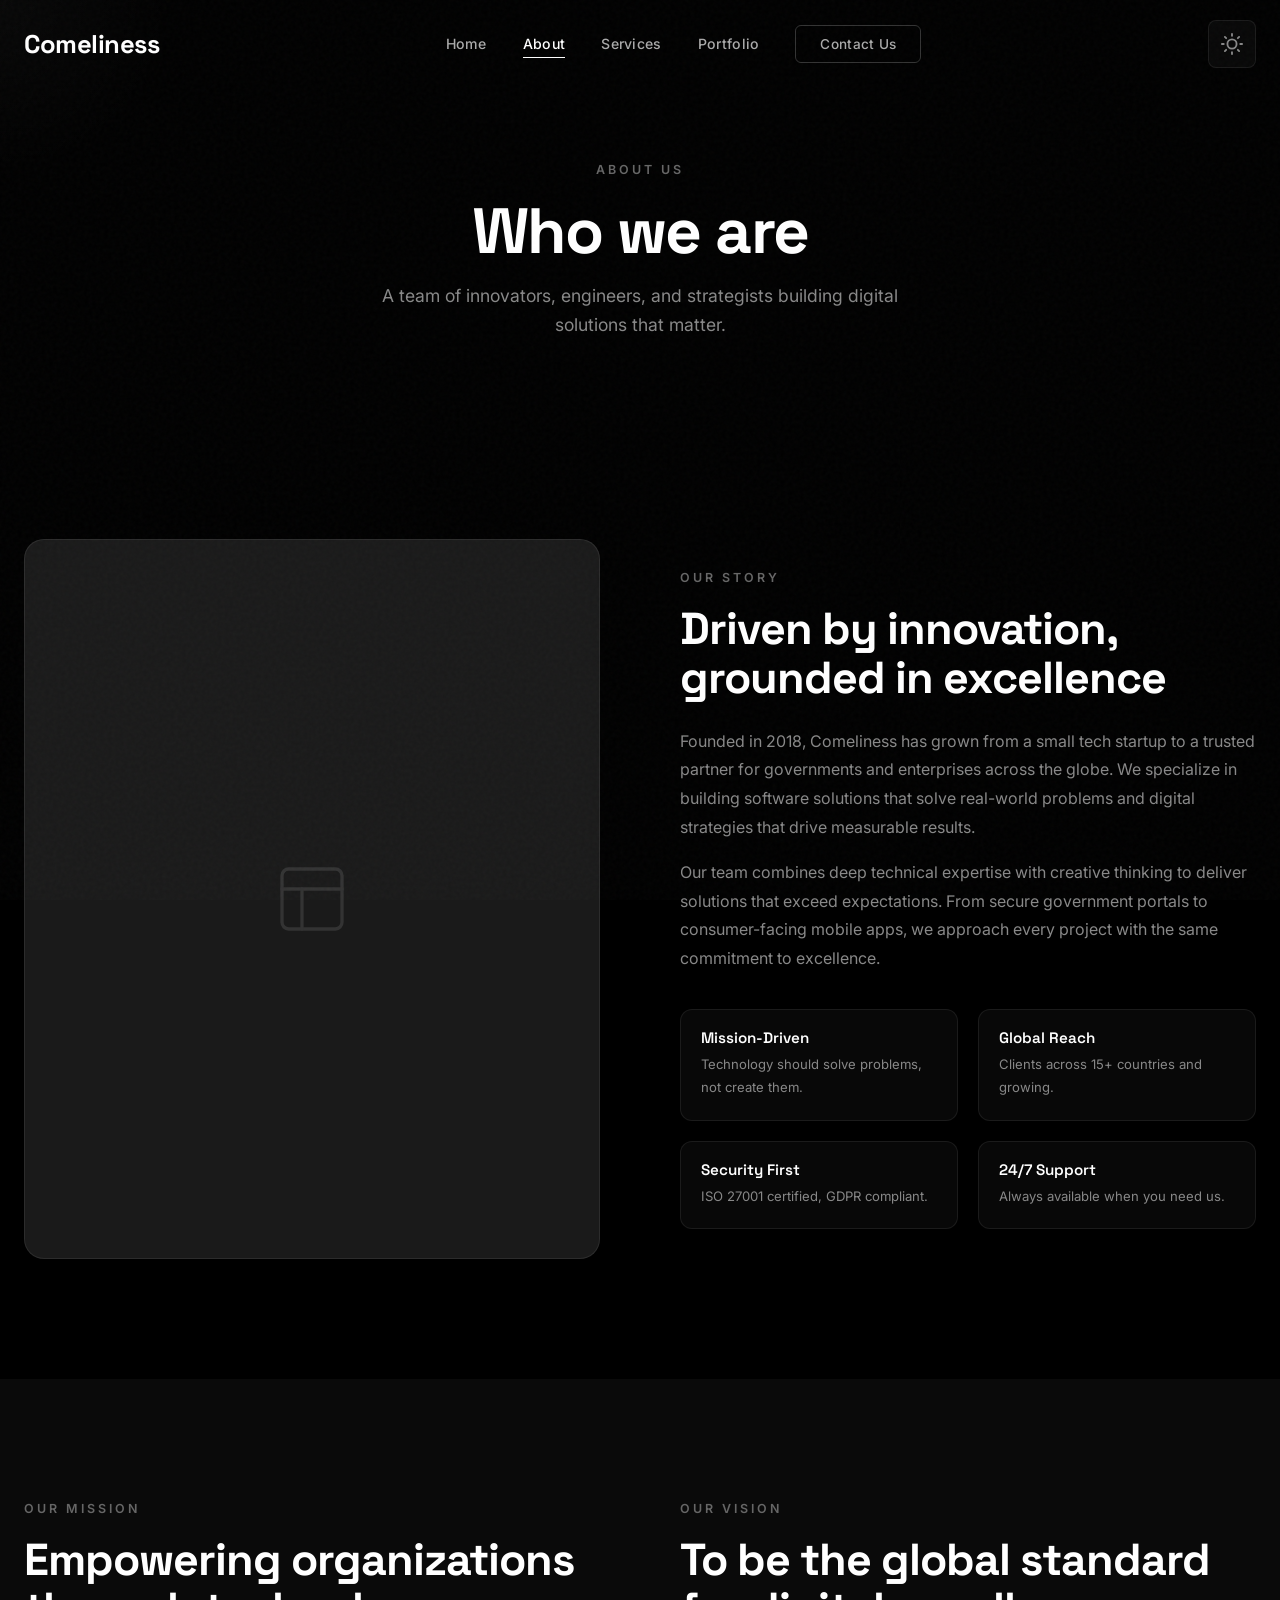
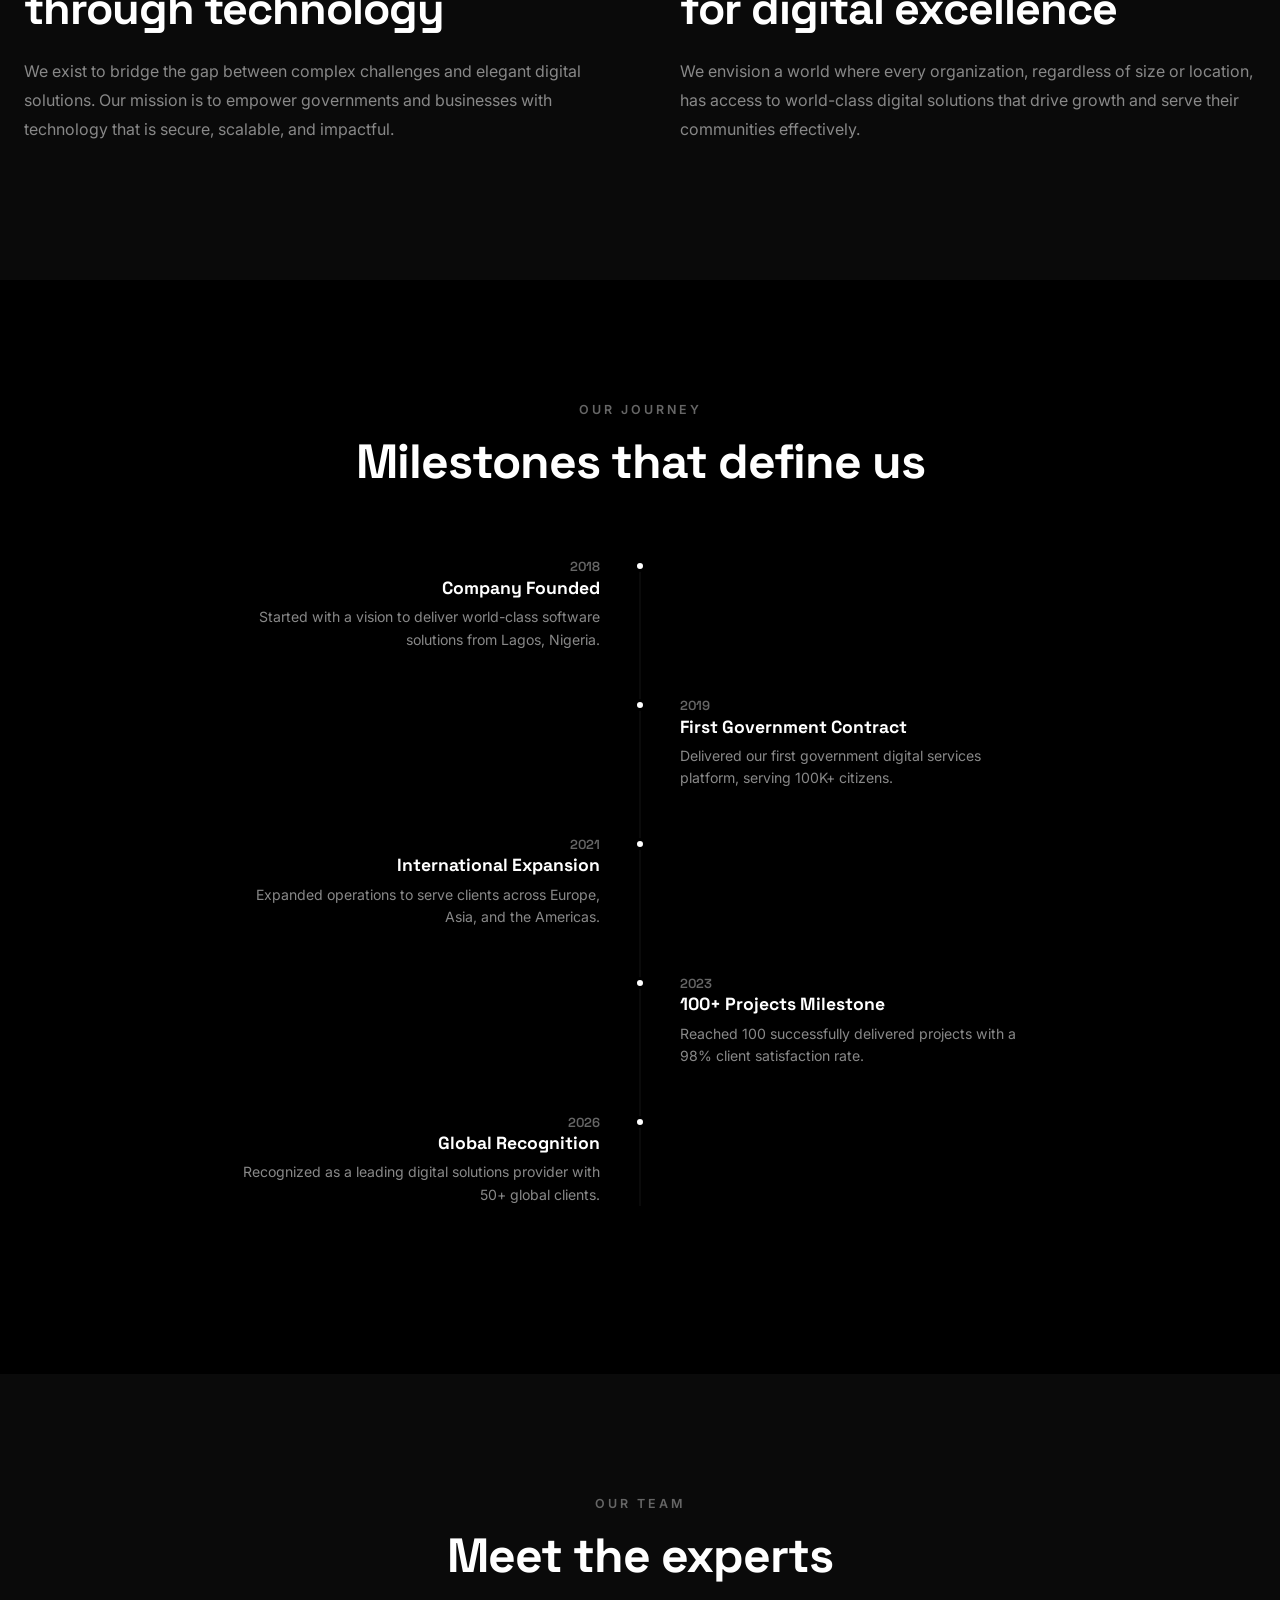
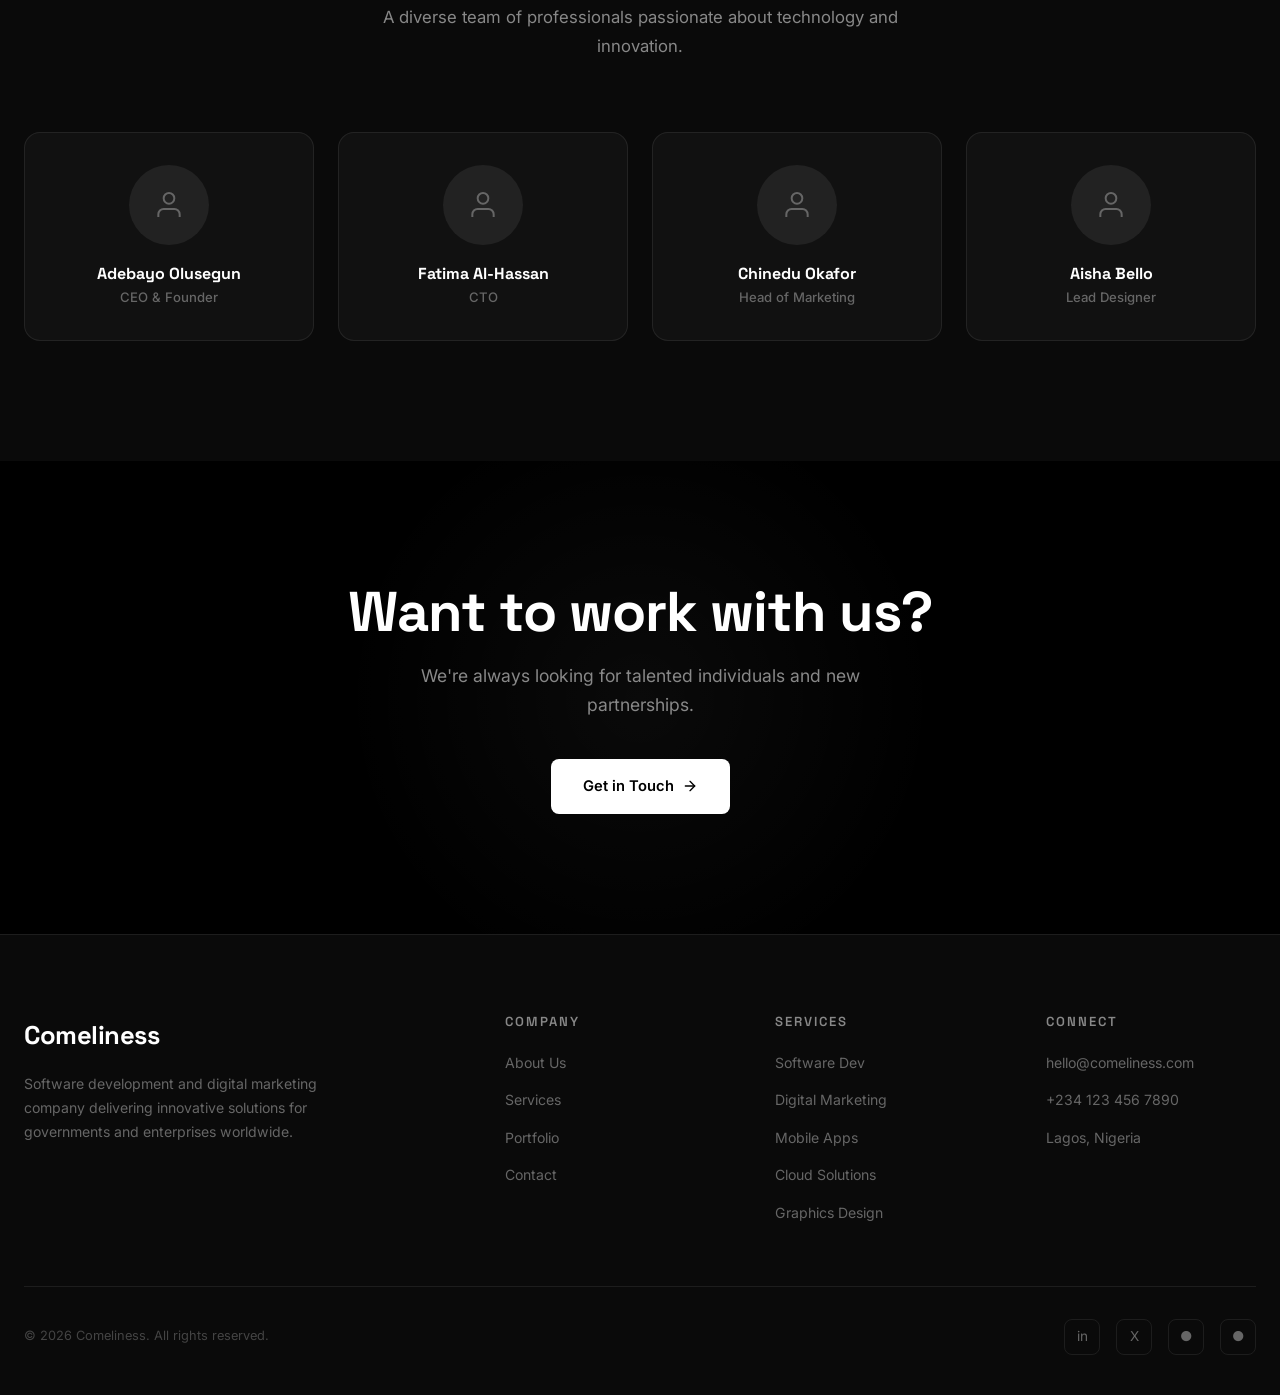
==== pages/about.html @ 4544f1cb "feat: add dark/light theme toggle with localStorage persistence" ====
<!DOCTYPE html>
<html lang="en">
<head>
  <meta charset="UTF-8">
  <meta name="viewport" content="width=device-width, initial-scale=1.0">
  <title>About Us — Comeliness</title>
  <meta name="description" content="Learn about Comeliness — our mission, vision, team, and journey to becoming a leading software and digital solutions company.">
  <link rel="stylesheet" href="../css/style.css">
  <link rel="icon" href="data:image/svg+xml,<svg xmlns='http://www.w3.org/2000/svg' viewBox='0 0 100 100'><text y='.9em' font-size='90'>C</text></svg>">
</head>
<body>
  <div class="grain"></div>
  <div class="page-transition"></div>

  <!-- NAVBAR -->
  <nav class="navbar">
    <div class="container">
      <a href="../index.html" class="logo">Comeliness</a>
      <ul class="nav-links">
        <li><a href="../index.html">Home</a></li>
        <li><a href="about.html" class="active">About</a></li>
        <li><a href="services.html">Services</a></li>
        <li><a href="portfolio.html">Portfolio</a></li>
        <li><a href="contact.html" class="nav-cta">Contact Us</a></li>
      </ul>
      <div class="nav-actions" style="display:flex; align-items:center; gap:12px;">
        <button class="theme-toggle" id="themeToggle" aria-label="Toggle theme">
          <svg class="sun-icon" viewBox="0 0 24 24" fill="none" stroke="currentColor" stroke-width="2" stroke-linecap="round" stroke-linejoin="round"><circle cx="12" cy="12" r="5"/><line x1="12" y1="1" x2="12" y2="3"/><line x1="12" y1="21" x2="12" y2="23"/><line x1="4.22" y1="4.22" x2="5.64" y2="5.64"/><line x1="18.36" y1="18.36" x2="19.78" y2="19.78"/><line x1="1" y1="12" x2="3" y2="12"/><line x1="21" y1="12" x2="23" y2="12"/><line x1="4.22" y1="19.78" x2="5.64" y2="18.36"/><line x1="18.36" y1="5.64" x2="19.78" y2="4.22"/></svg>
          <svg class="moon-icon" viewBox="0 0 24 24" fill="none" stroke="currentColor" stroke-width="2" stroke-linecap="round" stroke-linejoin="round"><path d="M21 12.79A9 9 0 1 1 11.21 3 7 7 0 0 0 21 12.79z"/></svg>
        </button>
        <div class="hamburger">
        <span></span>
        <span></span>
        <span></span>
      </div>
    </div>
  </nav>

  <!-- PAGE HEADER -->
  <section class="page-header">
    <div class="container">
      <span class="section-label fade-up">About Us</span>
      <h1 class="fade-up fade-up-delay-1">Who we are</h1>
      <p class="fade-up fade-up-delay-2">A team of innovators, engineers, and strategists building digital solutions that matter.</p>
    </div>
  </section>

  <!-- ABOUT -->
  <section class="section">
    <div class="container">
      <div class="about-grid">
        <div class="about-image fade-up">
          <div class="about-image-placeholder">
            <svg width="80" height="80" viewBox="0 0 24 24" fill="none" stroke="currentColor" stroke-width="1" stroke-linecap="round" stroke-linejoin="round"><rect x="3" y="3" width="18" height="18" rx="2" ry="2"/><line x1="3" y1="9" x2="21" y2="9"/><line x1="9" y1="21" x2="9" y2="9"/></svg>
          </div>
        </div>
        <div class="about-content">
          <span class="section-label fade-up">Our Story</span>
          <h2 class="fade-up fade-up-delay-1">Driven by innovation,<br>grounded in excellence</h2>
          <p class="fade-up fade-up-delay-2">Founded in 2018, Comeliness has grown from a small tech startup to a trusted partner for governments and enterprises across the globe. We specialize in building software solutions that solve real-world problems and digital strategies that drive measurable results.</p>
          <p class="fade-up fade-up-delay-3">Our team combines deep technical expertise with creative thinking to deliver solutions that exceed expectations. From secure government portals to consumer-facing mobile apps, we approach every project with the same commitment to excellence.</p>
          <div class="about-features fade-up fade-up-delay-4">
            <div class="about-feature">
              <h4>Mission-Driven</h4>
              <p>Technology should solve problems, not create them.</p>
            </div>
            <div class="about-feature">
              <h4>Global Reach</h4>
              <p>Clients across 15+ countries and growing.</p>
            </div>
            <div class="about-feature">
              <h4>Security First</h4>
              <p>ISO 27001 certified, GDPR compliant.</p>
            </div>
            <div class="about-feature">
              <h4>24/7 Support</h4>
              <p>Always available when you need us.</p>
            </div>
          </div>
        </div>
      </div>
    </div>
  </section>

  <!-- MISSION & VISION -->
  <section class="section section-alt">
    <div class="container">
      <div class="about-grid" style="gap: 80px;">
        <div class="about-content">
          <span class="section-label fade-up">Our Mission</span>
          <h2 class="fade-up fade-up-delay-1">Empowering organizations through technology</h2>
          <p class="fade-up fade-up-delay-2">We exist to bridge the gap between complex challenges and elegant digital solutions. Our mission is to empower governments and businesses with technology that is secure, scalable, and impactful.</p>
        </div>
        <div class="about-content">
          <span class="section-label fade-up">Our Vision</span>
          <h2 class="fade-up fade-up-delay-1">To be the global standard for digital excellence</h2>
          <p class="fade-up fade-up-delay-2">We envision a world where every organization, regardless of size or location, has access to world-class digital solutions that drive growth and serve their communities effectively.</p>
        </div>
      </div>
    </div>
  </section>

  <!-- TIMELINE -->
  <section class="section">
    <div class="container">
      <div class="section-header fade-up">
        <span class="section-label">Our Journey</span>
        <h2 class="section-title">Milestones that define us</h2>
      </div>
      <div class="timeline">
        <div class="timeline-item fade-up">
          <div class="timeline-dot"></div>
          <div class="timeline-content">
            <h4>2018</h4>
            <h3>Company Founded</h3>
            <p>Started with a vision to deliver world-class software solutions from Lagos, Nigeria.</p>
          </div>
        </div>
        <div class="timeline-item fade-up fade-up-delay-1">
          <div class="timeline-dot"></div>
          <div class="timeline-content">
            <h4>2019</h4>
            <h3>First Government Contract</h3>
            <p>Delivered our first government digital services platform, serving 100K+ citizens.</p>
          </div>
        </div>
        <div class="timeline-item fade-up fade-up-delay-2">
          <div class="timeline-dot"></div>
          <div class="timeline-content">
            <h4>2021</h4>
            <h3>International Expansion</h3>
            <p>Expanded operations to serve clients across Europe, Asia, and the Americas.</p>
          </div>
        </div>
        <div class="timeline-item fade-up fade-up-delay-3">
          <div class="timeline-dot"></div>
          <div class="timeline-content">
            <h4>2023</h4>
            <h3>100+ Projects Milestone</h3>
            <p>Reached 100 successfully delivered projects with a 98% client satisfaction rate.</p>
          </div>
        </div>
        <div class="timeline-item fade-up fade-up-delay-4">
          <div class="timeline-dot"></div>
          <div class="timeline-content">
            <h4>2026</h4>
            <h3>Global Recognition</h3>
            <p>Recognized as a leading digital solutions provider with 50+ global clients.</p>
          </div>
        </div>
      </div>
    </div>
  </section>

  <!-- TEAM -->
  <section class="section section-alt">
    <div class="container">
      <div class="section-header fade-up">
        <span class="section-label">Our Team</span>
        <h2 class="section-title">Meet the experts</h2>
        <p class="section-subtitle">A diverse team of professionals passionate about technology and innovation.</p>
      </div>
      <div class="team-grid">
        <div class="team-card fade-up fade-up-delay-1">
          <div class="team-avatar">
            <svg width="32" height="32" viewBox="0 0 24 24" fill="none" stroke="currentColor" stroke-width="1.5"><path d="M20 21v-2a4 4 0 0 0-4-4H8a4 4 0 0 0-4 4v2"/><circle cx="12" cy="7" r="4"/></svg>
          </div>
          <h4>Adebayo Olusegun</h4>
          <p>CEO & Founder</p>
        </div>
        <div class="team-card fade-up fade-up-delay-2">
          <div class="team-avatar">
            <svg width="32" height="32" viewBox="0 0 24 24" fill="none" stroke="currentColor" stroke-width="1.5"><path d="M20 21v-2a4 4 0 0 0-4-4H8a4 4 0 0 0-4 4v2"/><circle cx="12" cy="7" r="4"/></svg>
          </div>
          <h4>Fatima Al-Hassan</h4>
          <p>CTO</p>
        </div>
        <div class="team-card fade-up fade-up-delay-3">
          <div class="team-avatar">
            <svg width="32" height="32" viewBox="0 0 24 24" fill="none" stroke="currentColor" stroke-width="1.5"><path d="M20 21v-2a4 4 0 0 0-4-4H8a4 4 0 0 0-4 4v2"/><circle cx="12" cy="7" r="4"/></svg>
          </div>
          <h4>Chinedu Okafor</h4>
          <p>Head of Marketing</p>
        </div>
        <div class="team-card fade-up fade-up-delay-4">
          <div class="team-avatar">
            <svg width="32" height="32" viewBox="0 0 24 24" fill="none" stroke="currentColor" stroke-width="1.5"><path d="M20 21v-2a4 4 0 0 0-4-4H8a4 4 0 0 0-4 4v2"/><circle cx="12" cy="7" r="4"/></svg>
          </div>
          <h4>Aisha Bello</h4>
          <p>Lead Designer</p>
        </div>
      </div>
    </div>
  </section>

  <!-- CTA -->
  <section class="cta-section">
    <div class="cta-glow"></div>
    <div class="container">
      <h2 class="fade-up">Want to work with us?</h2>
      <p class="fade-up fade-up-delay-1">We're always looking for talented individuals and new partnerships.</p>
      <a href="contact.html" class="btn-primary fade-up fade-up-delay-2">
        Get in Touch
        <svg width="16" height="16" viewBox="0 0 24 24" fill="none" stroke="currentColor" stroke-width="2" stroke-linecap="round" stroke-linejoin="round"><path d="M5 12h14"/><path d="m12 5 7 7-7 7"/></svg>
      </a>
    </div>
  </section>

  <!-- FOOTER -->
  <footer class="footer">
    <div class="container">
      <div class="footer-grid">
        <div class="footer-brand">
<a href="../index.html" class="logo">Comeliness</a>
          <p>Software development and digital marketing company delivering innovative solutions for governments and enterprises worldwide.</p>
        </div>
        <div class="footer-col">
          <h4>Company</h4>
          <ul>
            <li><a href="about.html">About Us</a></li>
            <li><a href="services.html">Services</a></li>
            <li><a href="portfolio.html">Portfolio</a></li>
            <li><a href="contact.html">Contact</a></li>
          </ul>
        </div>
        <div class="footer-col">
          <h4>Services</h4>
          <ul>
            <li><a href="services.html">Software Dev</a></li>
            <li><a href="services.html">Digital Marketing</a></li>
            <li><a href="services.html">Mobile Apps</a></li>
            <li><a href="services.html">Cloud Solutions</a></li>
            <li><a href="services.html">Graphics Design</a></li>
          </ul>
        </div>
        <div class="footer-col">
          <h4>Connect</h4>
          <ul>
            <li><a href="mailto:hello@comeliness.com">hello@comeliness.com</a></li>
            <li><a href="tel:+2341234567890">+234 123 456 7890</a></li>
            <li><a href="#">Lagos, Nigeria</a></li>
          </ul>
        </div>
      </div>
      <div class="footer-bottom">
        <p>&copy; 2026 Comeliness. All rights reserved.</p>
        <div class="footer-socials">
          <a href="#" aria-label="LinkedIn">in</a>
          <a href="#" aria-label="Twitter">X</a>
          <a href="#" aria-label="GitHub">&#9679;</a>
          <a href="#" aria-label="Instagram">&#9679;</a>
        </div>
      </div>
    </div>
  </footer>

  <script src="../js/main.js"></script>
</body>
</html>
---- css/style.css ----
@import url('https://fonts.googleapis.com/css2?family=Inter:wght@300;400;500;600;700;800;900&family=Space+Grotesk:wght@400;500;600;700&display=swap');

*, *::before, *::after {
  margin: 0;
  padding: 0;
  box-sizing: border-box;
}

:root {
  --black: #000000;
  --dark: #0a0a0a;
  --dark-grey: #111111;
  --grey-900: #1a1a1a;
  --grey-800: #222222;
  --grey-700: #333333;
  --grey-600: #444444;
  --grey-500: #666666;
  --grey-400: #888888;
  --grey-300: #aaaaaa;
  --grey-200: #cccccc;
  --grey-100: #e5e5e5;
  --grey-50: #f5f5f5;
  --white: #ffffff;
  --accent: #ffffff;
  --glass: rgba(255, 255, 255, 0.03);
  --glass-border: rgba(255, 255, 255, 0.08);
  --transition: cubic-bezier(0.4, 0, 0.2, 1);
  --ease-out-expo: cubic-bezier(0.16, 1, 0.3, 1);
}

[data-theme="light"] {
  --black: #ffffff;
  --dark: #f5f5f5;
  --dark-grey: #e5e5e5;
  --grey-900: #f0f0f0;
  --grey-800: #e0e0e0;
  --grey-700: #d0d0d0;
  --grey-600: #aaaaaa;
  --grey-500: #888888;
  --grey-400: #666666;
  --grey-300: #444444;
  --grey-200: #333333;
  --grey-100: #222222;
  --grey-50: #111111;
  --white: #000000;
  --accent: #000000;
  --glass: rgba(0, 0, 0, 0.03);
  --glass-border: rgba(0, 0, 0, 0.1);
}

::selection {
  background: rgba(255, 255, 255, 0.15);
  color: var(--white);
}

::-webkit-scrollbar {
  width: 6px;
}

::-webkit-scrollbar-track {
  background: var(--black);
}

::-webkit-scrollbar-thumb {
  background: var(--grey-700);
  border-radius: 3px;
}

::-webkit-scrollbar-thumb:hover {
  background: var(--grey-500);
}

html {
  scroll-behavior: smooth;
  font-size: 16px;
}

body {
  font-family: 'Inter', -apple-system, BlinkMacSystemFont, sans-serif;
  background-color: var(--black);
  color: var(--white);
  line-height: 1.6;
  overflow-x: hidden;
  -webkit-font-smoothing: antialiased;
  -moz-osx-font-smoothing: grayscale;
}

h1, h2, h3, h4, h5, h6 {
  font-family: 'Space Grotesk', sans-serif;
  font-weight: 700;
  line-height: 1.1;
}

a {
  text-decoration: none;
  color: inherit;
  transition: color 0.3s var(--transition);
}

img {
  max-width: 100%;
  display: block;
}

.container {
  width: 100%;
  max-width: 1280px;
  margin: 0 auto;
  padding: 0 24px;
}

/* ==================== NAVBAR ==================== */
.navbar {
  position: fixed;
  top: 0;
  left: 0;
  right: 0;
  z-index: 1000;
  padding: 20px 0;
  transition: all 0.4s var(--transition);
  background: transparent;
}

.navbar.scrolled {
  background: rgba(0, 0, 0, 0.9);
  backdrop-filter: blur(20px);
  -webkit-backdrop-filter: blur(20px);
  border-bottom: 1px solid var(--glass-border);
  padding: 14px 0;
}

.navbar .container {
  display: flex;
  align-items: center;
  justify-content: space-between;
}

.logo {
  font-family: 'Space Grotesk', sans-serif;
  font-size: 1.6rem;
  font-weight: 700;
  letter-spacing: -0.5px;
  color: var(--white);
}

.logo span {
  color: var(--grey-400);
}

.nav-links {
  display: flex;
  align-items: center;
  gap: 36px;
  list-style: none;
}

.nav-links a {
  font-size: 0.88rem;
  font-weight: 500;
  color: var(--grey-300);
  letter-spacing: 0.3px;
  position: relative;
  padding: 4px 0;
}

.nav-links a::after {
  content: '';
  position: absolute;
  bottom: -2px;
  left: 0;
  width: 0;
  height: 1px;
  background: var(--white);
  transition: width 0.3s var(--transition);
}

.nav-links a:hover,
.nav-links a.active {
  color: var(--white);
}

.nav-links a:hover::after,
.nav-links a.active::after {
  width: 100%;
}

.nav-cta {
  padding: 10px 24px !important;
  border: 1px solid var(--grey-700);
  border-radius: 6px;
  font-size: 0.85rem !important;
  transition: all 0.3s var(--transition) !important;
}

.nav-cta:hover {
  background: var(--white) !important;
  color: var(--black) !important;
  border-color: var(--white) !important;
}

.nav-cta::after {
  display: none !important;
}

.theme-toggle {
  background: var(--glass);
  border: 1px solid var(--glass-border);
  border-radius: 8px;
  padding: 12px;
  cursor: pointer;
  display: flex;
  align-items: center;
  justify-content: center;
  transition: all 0.3s var(--transition);
  color: var(--grey-400);
  width: 48px;
  height: 48px;
}

.theme-toggle:hover {
  background: var(--grey-800);
  color: var(--white);
  border-color: var(--grey-600);
}

.theme-toggle .sun-icon,
.theme-toggle .moon-icon {
  width: 24px;
  height: 24px;
}

[data-theme="light"] .theme-toggle .sun-icon {
  display: none;
}

[data-theme="light"] .theme-toggle .moon-icon {
  display: block;
}

.theme-toggle .moon-icon {
  display: none;
}

[data-theme="light"] .theme-toggle .moon-icon {
  display: block;
}

[data-theme="light"] .theme-toggle .sun-icon {
  display: none;
}

.hamburger {
  display: none;
  flex-direction: column;
  cursor: pointer;
  gap: 5px;
  z-index: 1001;
}

.hamburger span {
  width: 24px;
  height: 2px;
  background: var(--white);
  transition: all 0.3s var(--transition);
}

.hamburger.active span:nth-child(1) {
  transform: rotate(45deg) translate(5px, 5px);
}

.hamburger.active span:nth-child(2) {
  opacity: 0;
}

.hamburger.active span:nth-child(3) {
  transform: rotate(-45deg) translate(5px, -5px);
}

/* ==================== HERO ==================== */
.hero {
  min-height: 100vh;
  display: flex;
  align-items: center;
  position: relative;
  padding: 120px 0 80px;
}

.hero-bg {
  position: absolute;
  inset: 0;
  z-index: 0;
  overflow: hidden;
  pointer-events: none;
}

.hero-gradient {
  position: absolute;
  width: 600px;
  height: 600px;
  border-radius: 50%;
  filter: blur(120px);
  opacity: 0.07;
}

.hero-gradient-1 {
  top: -200px;
  right: -100px;
  background: var(--white);
}

.hero-gradient-2 {
  bottom: -200px;
  left: -100px;
  background: var(--grey-400);
}

.hero-grid {
  position: absolute;
  inset: 0;
  background-image: 
    linear-gradient(rgba(255,255,255,0.02) 1px, transparent 1px),
    linear-gradient(90deg, rgba(255,255,255,0.02) 1px, transparent 1px);
  background-size: 60px 60px;
  mask-image: radial-gradient(ellipse at center, black 30%, transparent 70%);
  -webkit-mask-image: radial-gradient(ellipse at center, black 30%, transparent 70%);
}

.hero .container {
  position: relative;
  z-index: 1;
}

.hero-layout {
  display: grid;
  grid-template-columns: 1fr 1fr;
  gap: 60px;
  align-items: center;
}

.hero-text {
  max-width: 600px;
}

.hero-badge {
  display: inline-flex;
  align-items: center;
  gap: 8px;
  padding: 8px 16px;
  background: var(--glass);
  border: 1px solid var(--glass-border);
  border-radius: 100px;
  font-size: 0.8rem;
  color: var(--grey-300);
  margin-bottom: 32px;
  font-weight: 500;
}

.hero-badge .dot {
  width: 6px;
  height: 6px;
  background: #22c55e;
  border-radius: 50%;
  animation: pulse-dot 2s ease infinite;
}

@keyframes pulse-dot {
  0%, 100% { opacity: 1; }
  50% { opacity: 0.4; }
}

.hero h1 {
  font-size: clamp(3rem, 7vw, 5.5rem);
  font-weight: 800;
  line-height: 1.05;
  margin-bottom: 28px;
  letter-spacing: -2px;
}

.hero h1 .gradient-text {
  background: linear-gradient(135deg, var(--white) 0%, var(--grey-400) 100%);
  -webkit-background-clip: text;
  -webkit-text-fill-color: transparent;
  background-clip: text;
}

.hero-description {
  font-size: 1.15rem;
  color: var(--grey-400);
  max-width: 560px;
  line-height: 1.7;
  margin-bottom: 48px;
  font-weight: 400;
}

.hero-buttons {
  display: flex;
  gap: 16px;
  align-items: center;
  flex-wrap: wrap;
}

/* ==================== HERO SLIDER ==================== */
.hero-slider {
  position: relative;
  width: 100%;
  max-width: 520px;
  justify-self: end;
}

.hero-slider-track {
  position: relative;
  width: 100%;
  aspect-ratio: 4/5;
  border-radius: 20px;
  overflow: hidden;
}

.hero-slide {
  position: absolute;
  inset: 0;
  background: var(--slide-bg);
  opacity: 0;
  transform: scale(0.95);
  transition: all 0.8s var(--ease-out-expo);
  border-radius: 20px;
  border: 1px solid var(--glass-border);
}

.hero-slide.active {
  opacity: 1;
  transform: scale(1);
}

.hero-slide-pattern {
  position: absolute;
  inset: 0;
  opacity: 0.1;
  background-image: 
    radial-gradient(circle at 20% 20%, rgba(255,255,255,0.1) 1px, transparent 1px),
    radial-gradient(circle at 80% 80%, rgba(255,255,255,0.1) 1px, transparent 1px);
  background-size: 40px 40px;
}

.hero-slide-content {
  position: absolute;
  bottom: 0;
  left: 0;
  right: 0;
  padding: 40px;
  background: linear-gradient(to top, rgba(0,0,0,0.8) 0%, transparent 100%);
}

.hero-slide-tag {
  display: inline-block;
  padding: 4px 12px;
  background: rgba(255,255,255,0.1);
  backdrop-filter: blur(10px);
  border-radius: 100px;
  font-size: 0.7rem;
  font-weight: 600;
  text-transform: uppercase;
  letter-spacing: 1px;
  color: var(--grey-200);
  margin-bottom: 12px;
}

.hero-slide-content h3 {
  font-size: 1.6rem;
  margin-bottom: 6px;
  font-weight: 700;
}

.hero-slide-content p {
  font-size: 0.92rem;
  color: var(--grey-400);
}

.hero-slide-number {
  position: absolute;
  top: 32px;
  right: 32px;
  font-family: 'Space Grotesk', sans-serif;
  font-size: 5rem;
  font-weight: 800;
  color: rgba(255,255,255,0.05);
  line-height: 1;
}

.hero-slider-dots {
  display: flex;
  justify-content: center;
  gap: 8px;
  margin-top: 20px;
}

.hero-dot {
  width: 8px;
  height: 8px;
  border-radius: 50%;
  border: none;
  background: var(--grey-700);
  cursor: pointer;
  transition: all 0.3s var(--transition);
  padding: 0;
}

.hero-dot.active {
  background: var(--white);
  width: 24px;
  border-radius: 4px;
}

.hero-dot:hover {
  background: var(--grey-500);
}

.btn-primary {
  display: inline-flex;
  align-items: center;
  gap: 8px;
  padding: 16px 32px;
  background: var(--white);
  color: var(--black);
  font-size: 0.92rem;
  font-weight: 600;
  border-radius: 8px;
  border: none;
  cursor: pointer;
  transition: all 0.3s var(--transition);
  font-family: 'Inter', sans-serif;
}

.btn-primary:hover {
  background: var(--grey-200);
  transform: translateY(-2px);
  box-shadow: 0 8px 30px rgba(255,255,255,0.1);
}

.btn-secondary {
  display: inline-flex;
  align-items: center;
  gap: 8px;
  padding: 16px 32px;
  background: transparent;
  color: var(--white);
  font-size: 0.92rem;
  font-weight: 500;
  border-radius: 8px;
  border: 1px solid var(--grey-700);
  cursor: pointer;
  transition: all 0.3s var(--transition);
  font-family: 'Inter', sans-serif;
}

.btn-secondary:hover {
  border-color: var(--grey-400);
  background: var(--glass);
  transform: translateY(-2px);
}

.hero-stats {
  display: grid;
  grid-template-columns: repeat(4, 1fr);
  gap: 0;
  margin-top: 80px;
  padding-top: 40px;
  border-top: 1px solid var(--glass-border);
}

.hero-stat h3 {
  font-size: 2.5rem;
  font-weight: 800;
  letter-spacing: -1px;
}

.hero-stat p {
  font-size: 0.85rem;
  color: var(--grey-500);
  margin-top: 4px;
  font-weight: 500;
}

/* ==================== SECTIONS ==================== */
.section {
  padding: 120px 0;
  position: relative;
}

.section-alt {
  background: var(--dark);
}

.section-header {
  text-align: center;
  margin-bottom: 72px;
}

.section-label {
  font-size: 0.78rem;
  font-weight: 600;
  text-transform: uppercase;
  letter-spacing: 3px;
  color: var(--grey-500);
  margin-bottom: 16px;
  display: block;
}

.section-title {
  font-size: clamp(2rem, 4vw, 3rem);
  letter-spacing: -1px;
  margin-bottom: 20px;
}

.section-subtitle {
  font-size: 1.05rem;
  color: var(--grey-400);
  max-width: 600px;
  margin: 0 auto;
  line-height: 1.7;
}

/* ==================== SERVICES GRID ==================== */
.services-grid {
  display: grid;
  grid-template-columns: repeat(3, 1fr);
  gap: 24px;
}

.service-card {
  padding: 40px 32px;
  background: var(--glass);
  border: 1px solid var(--glass-border);
  border-radius: 16px;
  transition: all 0.4s var(--transition);
  position: relative;
  overflow: hidden;
}

.service-card::before {
  content: '';
  position: absolute;
  top: 0;
  left: 0;
  right: 0;
  height: 1px;
  background: linear-gradient(90deg, transparent, rgba(255,255,255,0.1), transparent);
  opacity: 0;
  transition: opacity 0.4s var(--transition);
}

.service-card:hover {
  background: var(--grey-900);
  border-color: var(--grey-700);
  transform: translateY(-4px);
}

.service-card:hover::before {
  opacity: 1;
}

.service-icon {
  width: 52px;
  height: 52px;
  display: flex;
  align-items: center;
  justify-content: center;
  background: var(--grey-800);
  border-radius: 12px;
  margin-bottom: 24px;
  font-size: 1.4rem;
}

.service-card h3 {
  font-size: 1.2rem;
  margin-bottom: 12px;
  font-weight: 600;
}

.service-card p {
  font-size: 0.92rem;
  color: var(--grey-400);
  line-height: 1.6;
}

.service-card .learn-more {
  display: inline-flex;
  align-items: center;
  gap: 6px;
  margin-top: 20px;
  font-size: 0.85rem;
  font-weight: 500;
  color: var(--grey-300);
  transition: all 0.3s var(--transition);
}

.service-card:hover .learn-more {
  color: var(--white);
  gap: 10px;
}

/* ==================== PORTFOLIO GRID ==================== */
.portfolio-grid {
  display: grid;
  grid-template-columns: repeat(2, 1fr);
  gap: 24px;
}

.portfolio-card {
  position: relative;
  border-radius: 16px;
  overflow: hidden;
  background: var(--grey-900);
  border: 1px solid var(--glass-border);
  transition: all 0.4s var(--transition);
  cursor: pointer;
  aspect-ratio: 16/10;
}

.portfolio-card:first-child {
  grid-column: 1 / -1;
  aspect-ratio: 21/9;
}

.portfolio-card-bg {
  position: absolute;
  inset: 0;
  background: linear-gradient(135deg, var(--grey-800) 0%, var(--grey-900) 100%);
  transition: transform 0.6s var(--transition);
}

.portfolio-card:hover .portfolio-card-bg {
  transform: scale(1.05);
}

.portfolio-card-pattern {
  position: absolute;
  inset: 0;
  opacity: 0.15;
  background-image: 
    radial-gradient(circle at 25% 25%, var(--grey-600) 1px, transparent 1px),
    radial-gradient(circle at 75% 75%, var(--grey-600) 1px, transparent 1px);
  background-size: 30px 30px;
}

.portfolio-card-content {
  position: absolute;
  inset: 0;
  display: flex;
  flex-direction: column;
  justify-content: flex-end;
  padding: 32px;
  background: linear-gradient(to top, rgba(0,0,0,0.85) 0%, transparent 60%);
  z-index: 1;
}

.portfolio-tag {
  display: inline-block;
  padding: 4px 12px;
  background: rgba(255,255,255,0.1);
  backdrop-filter: blur(10px);
  border-radius: 100px;
  font-size: 0.72rem;
  font-weight: 600;
  text-transform: uppercase;
  letter-spacing: 1px;
  color: var(--grey-200);
  margin-bottom: 12px;
  width: fit-content;
}

.portfolio-card-content h3 {
  font-size: 1.4rem;
  margin-bottom: 8px;
}

.portfolio-card-content p {
  font-size: 0.88rem;
  color: var(--grey-400);
  max-width: 400px;
}

.portfolio-card:hover {
  border-color: var(--grey-600);
  transform: translateY(-4px);
}

/* ==================== ABOUT ==================== */
.about-grid {
  display: grid;
  grid-template-columns: 1fr 1fr;
  gap: 80px;
  align-items: center;
}

.about-image {
  position: relative;
  border-radius: 20px;
  overflow: hidden;
  aspect-ratio: 4/5;
  background: var(--grey-900);
  border: 1px solid var(--glass-border);
}

.about-image-placeholder {
  position: absolute;
  inset: 0;
  display: flex;
  align-items: center;
  justify-content: center;
  font-size: 4rem;
  color: var(--grey-700);
}

.about-content .section-label {
  text-align: left;
}

.about-content h2 {
  font-size: clamp(2rem, 3.5vw, 2.8rem);
  margin-bottom: 24px;
  letter-spacing: -1px;
}

.about-content p {
  font-size: 1rem;
  color: var(--grey-400);
  line-height: 1.8;
  margin-bottom: 16px;
}

.about-features {
  display: grid;
  grid-template-columns: 1fr 1fr;
  gap: 20px;
  margin-top: 36px;
}

.about-feature {
  padding: 20px;
  background: var(--glass);
  border: 1px solid var(--glass-border);
  border-radius: 12px;
}

.about-feature h4 {
  font-size: 0.95rem;
  margin-bottom: 6px;
  font-weight: 600;
}

.about-feature p {
  font-size: 0.82rem;
  margin-bottom: 0;
}

/* ==================== TEAM ==================== */
.team-grid {
  display: grid;
  grid-template-columns: repeat(4, 1fr);
  gap: 24px;
}

.team-card {
  text-align: center;
  padding: 32px 20px;
  background: var(--glass);
  border: 1px solid var(--glass-border);
  border-radius: 16px;
  transition: all 0.3s var(--transition);
}

.team-card:hover {
  background: var(--grey-900);
  border-color: var(--grey-700);
  transform: translateY(-4px);
}

.team-avatar {
  width: 80px;
  height: 80px;
  border-radius: 50%;
  background: var(--grey-800);
  margin: 0 auto 20px;
  display: flex;
  align-items: center;
  justify-content: center;
  font-size: 1.8rem;
  color: var(--grey-500);
}

.team-card h4 {
  font-size: 1rem;
  margin-bottom: 4px;
}

.team-card p {
  font-size: 0.82rem;
  color: var(--grey-500);
  font-weight: 500;
}

/* ==================== TESTIMONIALS ==================== */
.testimonials-grid {
  display: grid;
  grid-template-columns: repeat(3, 1fr);
  gap: 24px;
}

.testimonial-card {
  padding: 36px;
  background: var(--glass);
  border: 1px solid var(--glass-border);
  border-radius: 16px;
  transition: all 0.3s var(--transition);
}

.testimonial-card:hover {
  background: var(--grey-900);
  border-color: var(--grey-700);
}

.testimonial-stars {
  display: flex;
  gap: 4px;
  margin-bottom: 20px;
  color: var(--grey-300);
  font-size: 0.9rem;
}

.testimonial-card blockquote {
  font-size: 0.95rem;
  color: var(--grey-300);
  line-height: 1.7;
  margin-bottom: 24px;
  font-style: italic;
}

.testimonial-author {
  display: flex;
  align-items: center;
  gap: 14px;
}

.testimonial-avatar {
  width: 44px;
  height: 44px;
  border-radius: 50%;
  background: var(--grey-800);
  display: flex;
  align-items: center;
  justify-content: center;
  font-size: 1rem;
  color: var(--grey-500);
}

.testimonial-author-info h5 {
  font-size: 0.88rem;
  font-weight: 600;
}

.testimonial-author-info p {
  font-size: 0.78rem;
  color: var(--grey-500);
}

/* ==================== CTA ==================== */
.cta-section {
  padding: 120px 0;
  text-align: center;
  position: relative;
  overflow: hidden;
}

.cta-glow {
  position: absolute;
  top: 50%;
  left: 50%;
  transform: translate(-50%, -50%);
  width: 600px;
  height: 600px;
  background: radial-gradient(circle, rgba(255,255,255,0.04) 0%, transparent 70%);
  pointer-events: none;
}

.cta-section h2 {
  font-size: clamp(2.2rem, 4.5vw, 3.5rem);
  margin-bottom: 20px;
  position: relative;
  letter-spacing: -1px;
}

.cta-section p {
  font-size: 1.1rem;
  color: var(--grey-400);
  max-width: 500px;
  margin: 0 auto 40px;
  position: relative;
}

.cta-section .btn-primary {
  position: relative;
}

/* ==================== FOOTER ==================== */
.footer {
  padding: 80px 0 40px;
  border-top: 1px solid var(--glass-border);
  background: var(--dark);
}

.footer-grid {
  display: grid;
  grid-template-columns: 2fr 1fr 1fr 1fr;
  gap: 60px;
  margin-bottom: 60px;
}

.footer-brand p {
  font-size: 0.88rem;
  color: var(--grey-500);
  line-height: 1.7;
  margin-top: 16px;
  max-width: 300px;
}

.footer-col h4 {
  font-size: 0.82rem;
  font-weight: 600;
  text-transform: uppercase;
  letter-spacing: 2px;
  color: var(--grey-400);
  margin-bottom: 20px;
}

.footer-col ul {
  list-style: none;
  display: flex;
  flex-direction: column;
  gap: 12px;
}

.footer-col a {
  font-size: 0.88rem;
  color: var(--grey-500);
  transition: color 0.3s var(--transition);
}

.footer-col a:hover {
  color: var(--white);
}

.footer-bottom {
  display: flex;
  justify-content: space-between;
  align-items: center;
  padding-top: 32px;
  border-top: 1px solid var(--glass-border);
}

.footer-bottom p {
  font-size: 0.8rem;
  color: var(--grey-600);
}

.footer-socials {
  display: flex;
  gap: 16px;
}

.footer-socials a {
  width: 36px;
  height: 36px;
  display: flex;
  align-items: center;
  justify-content: center;
  border: 1px solid var(--glass-border);
  border-radius: 8px;
  color: var(--grey-500);
  font-size: 0.85rem;
  transition: all 0.3s var(--transition);
}

.footer-socials a:hover {
  border-color: var(--grey-500);
  color: var(--white);
  background: var(--glass);
}

/* ==================== CONTACT ==================== */
.contact-grid {
  display: grid;
  grid-template-columns: 1fr 1.2fr;
  gap: 60px;
}

.contact-info h3 {
  font-size: 1.6rem;
  margin-bottom: 16px;
}

.contact-info > p {
  font-size: 0.95rem;
  color: var(--grey-400);
  line-height: 1.7;
  margin-bottom: 40px;
}

.contact-details {
  display: flex;
  flex-direction: column;
  gap: 24px;
}

.contact-item {
  display: flex;
  align-items: flex-start;
  gap: 16px;
}

.contact-item-icon {
  width: 44px;
  height: 44px;
  display: flex;
  align-items: center;
  justify-content: center;
  background: var(--glass);
  border: 1px solid var(--glass-border);
  border-radius: 10px;
  font-size: 1rem;
  flex-shrink: 0;
}

.contact-item h5 {
  font-size: 0.82rem;
  color: var(--grey-500);
  font-weight: 500;
  margin-bottom: 4px;
  text-transform: uppercase;
  letter-spacing: 1px;
}

.contact-item p {
  font-size: 0.92rem;
  color: var(--grey-200);
}

.contact-form {
  padding: 40px;
  background: var(--glass);
  border: 1px solid var(--glass-border);
  border-radius: 20px;
}

.form-group {
  margin-bottom: 20px;
}

.form-group label {
  display: block;
  font-size: 0.82rem;
  font-weight: 500;
  color: var(--grey-300);
  margin-bottom: 8px;
}

.form-group input,
.form-group textarea,
.form-group select {
  width: 100%;
  padding: 14px 16px;
  background: var(--grey-900);
  border: 1px solid var(--glass-border);
  border-radius: 8px;
  color: var(--white);
  font-size: 0.92rem;
  font-family: 'Inter', sans-serif;
  transition: border-color 0.3s var(--transition);
  outline: none;
}

.form-group input:focus,
.form-group textarea:focus,
.form-group select:focus {
  border-color: var(--grey-500);
}

.form-group textarea {
  min-height: 120px;
  resize: vertical;
}

.form-row {
  display: grid;
  grid-template-columns: 1fr 1fr;
  gap: 20px;
}

.contact-form .btn-primary {
  width: 100%;
  justify-content: center;
  padding: 16px;
}

/* ==================== PAGE HEADER ==================== */
.page-header {
  padding: 160px 0 80px;
  text-align: center;
  position: relative;
}

.page-header h1 {
  font-size: clamp(2.5rem, 5vw, 4rem);
  letter-spacing: -1.5px;
  margin-bottom: 16px;
}

.page-header p {
  font-size: 1.1rem;
  color: var(--grey-400);
  max-width: 550px;
  margin: 0 auto;
}

/* ==================== CLIENTS LOGOS ==================== */
.clients-strip {
  display: flex;
  align-items: center;
  justify-content: center;
  gap: 60px;
  flex-wrap: wrap;
  padding: 40px 0;
  opacity: 0.4;
}

.client-logo {
  font-family: 'Space Grotesk', sans-serif;
  font-size: 1.2rem;
  font-weight: 700;
  color: var(--grey-500);
  letter-spacing: 2px;
  text-transform: uppercase;
}

/* ==================== TIMELINE ==================== */
.timeline {
  position: relative;
  max-width: 800px;
  margin: 0 auto;
}

.timeline::before {
  content: '';
  position: absolute;
  left: 50%;
  transform: translateX(-50%);
  top: 0;
  bottom: 0;
  width: 1px;
  background: var(--glass-border);
}

.timeline-item {
  display: flex;
  margin-bottom: 48px;
  position: relative;
}

.timeline-item:nth-child(odd) {
  justify-content: flex-start;
  padding-right: calc(50% + 40px);
  text-align: right;
}

.timeline-item:nth-child(even) {
  justify-content: flex-end;
  padding-left: calc(50% + 40px);
}

.timeline-dot {
  position: absolute;
  left: 50%;
  transform: translateX(-50%);
  width: 12px;
  height: 12px;
  background: var(--white);
  border-radius: 50%;
  border: 3px solid var(--black);
  z-index: 1;
}

.timeline-content h4 {
  font-size: 0.82rem;
  color: var(--grey-500);
  font-weight: 600;
  margin-bottom: 4px;
}

.timeline-content h3 {
  font-size: 1.1rem;
  margin-bottom: 8px;
}

.timeline-content p {
  font-size: 0.88rem;
  color: var(--grey-400);
  line-height: 1.6;
}

/* ==================== CASE STUDY DETAIL ==================== */
.case-study-hero {
  padding: 160px 0 80px;
  position: relative;
}

.case-study-meta {
  display: flex;
  gap: 40px;
  margin-top: 32px;
}

.case-study-meta-item h5 {
  font-size: 0.72rem;
  color: var(--grey-500);
  text-transform: uppercase;
  letter-spacing: 1.5px;
  font-weight: 600;
  margin-bottom: 4px;
}

.case-study-meta-item p {
  font-size: 0.92rem;
  color: var(--grey-200);
}

.case-study-body {
  padding: 80px 0;
}

.case-study-body .container {
  max-width: 800px;
}

.case-study-body h3 {
  font-size: 1.4rem;
  margin: 40px 0 16px;
}

.case-study-body p {
  font-size: 1rem;
  color: var(--grey-400);
  line-height: 1.8;
  margin-bottom: 16px;
}

.case-study-results {
  display: grid;
  grid-template-columns: repeat(3, 1fr);
  gap: 24px;
  margin: 40px 0;
}

.result-card {
  text-align: center;
  padding: 32px 20px;
  background: var(--glass);
  border: 1px solid var(--glass-border);
  border-radius: 12px;
}

.result-card h3 {
  font-size: 2.2rem;
  margin: 0 0 8px;
  font-weight: 800;
}

.result-card p {
  font-size: 0.82rem;
  color: var(--grey-500);
  margin: 0;
}

/* ==================== ANIMATIONS ==================== */
.fade-up {
  opacity: 0;
  transform: translateY(40px);
  transition: all 0.8s var(--ease-out-expo);
}

.fade-up.visible {
  opacity: 1;
  transform: translateY(0);
}

.fade-up-delay-1 { transition-delay: 0.1s; }
.fade-up-delay-2 { transition-delay: 0.2s; }
.fade-up-delay-3 { transition-delay: 0.3s; }
.fade-up-delay-4 { transition-delay: 0.4s; }

/* ==================== MAGNETIC BUTTONS ==================== */
.btn-primary,
.btn-secondary {
  position: relative;
  overflow: hidden;
}

.btn-primary::before {
  content: '';
  position: absolute;
  top: 50%;
  left: 50%;
  width: 0;
  height: 0;
  background: rgba(0,0,0,0.1);
  border-radius: 50%;
  transform: translate(-50%, -50%);
  transition: width 0.6s var(--ease-out-expo), height 0.6s var(--ease-out-expo);
}

.btn-primary:hover::before {
  width: 300px;
  height: 300px;
}

.btn-secondary::before {
  content: '';
  position: absolute;
  top: 50%;
  left: 50%;
  width: 0;
  height: 0;
  background: rgba(255,255,255,0.05);
  border-radius: 50%;
  transform: translate(-50%, -50%);
  transition: width 0.6s var(--ease-out-expo), height 0.6s var(--ease-out-expo);
}

.btn-secondary:hover::before {
  width: 300px;
  height: 300px;
}

/* ==================== ANIMATED BORDER CARDS ==================== */
.service-card,
.portfolio-card,
.team-card,
.testimonial-card {
  position: relative;
}

.service-card::after,
.team-card::after,
.testimonial-card::after {
  content: '';
  position: absolute;
  inset: 0;
  border-radius: inherit;
  padding: 1px;
  background: linear-gradient(135deg, transparent 40%, rgba(255,255,255,0.1) 50%, transparent 60%);
  -webkit-mask: linear-gradient(#fff 0 0) content-box, linear-gradient(#fff 0 0);
  -webkit-mask-composite: xor;
  mask-composite: exclude;
  opacity: 0;
  transition: opacity 0.5s var(--transition);
  pointer-events: none;
}

.service-card:hover::after,
.team-card:hover::after,
.testimonial-card:hover::after {
  opacity: 1;
}

/* ==================== MARQUEE ==================== */
.marquee-container {
  overflow: hidden;
  white-space: nowrap;
  position: relative;
  padding: 20px 0;
}

.marquee-container::before,
.marquee-container::after {
  content: '';
  position: absolute;
  top: 0;
  bottom: 0;
  width: 150px;
  z-index: 2;
  pointer-events: none;
}

.marquee-container::before {
  left: 0;
  background: linear-gradient(90deg, var(--dark), transparent);
}

.marquee-container::after {
  right: 0;
  background: linear-gradient(-90deg, var(--dark), transparent);
}

.marquee-track {
  display: inline-flex;
  gap: 80px;
  animation: marquee 25s linear infinite;
}

.marquee-track:hover {
  animation-play-state: paused;
}

@keyframes marquee {
  0% { transform: translateX(0); }
  100% { transform: translateX(-50%); }
}

.marquee-item {
  font-family: 'Space Grotesk', sans-serif;
  font-size: 1.4rem;
  font-weight: 700;
  color: var(--grey-600);
  letter-spacing: 3px;
  text-transform: uppercase;
  display: inline-flex;
  align-items: center;
  gap: 24px;
  flex-shrink: 0;
}

.marquee-item .dot {
  width: 6px;
  height: 6px;
  background: var(--grey-600);
  border-radius: 50%;
}

/* ==================== CURSOR GLOW ==================== */
.cursor-glow {
  position: fixed;
  width: 400px;
  height: 400px;
  border-radius: 50%;
  background: radial-gradient(circle, rgba(255,255,255,0.03) 0%, transparent 70%);
  pointer-events: none;
  z-index: 0;
  transform: translate(-50%, -50%);
  transition: opacity 0.3s;
}

/* ==================== TEXT REVEAL ==================== */
.text-reveal {
  overflow: hidden;
}

.text-reveal span {
  display: inline-block;
  transform: translateY(100%);
  transition: transform 0.8s var(--ease-out-expo);
}

.text-reveal.visible span {
  transform: translateY(0);
}

/* ==================== BENTO GRID ==================== */
.bento-grid {
  display: grid;
  grid-template-columns: repeat(4, 1fr);
  grid-template-rows: auto auto;
  gap: 16px;
}

.bento-item {
  padding: 32px;
  background: var(--glass);
  border: 1px solid var(--glass-border);
  border-radius: 20px;
  position: relative;
  overflow: hidden;
  transition: all 0.4s var(--ease-out-expo);
}

.bento-item:hover {
  background: var(--grey-900);
  border-color: var(--grey-700);
  transform: translateY(-2px);
}

.bento-item.span-2 {
  grid-column: span 2;
}

.bento-item.span-3 {
  grid-column: span 3;
}

.bento-item.span-full {
  grid-column: 1 / -1;
}

.bento-icon {
  width: 48px;
  height: 48px;
  display: flex;
  align-items: center;
  justify-content: center;
  background: var(--grey-800);
  border-radius: 12px;
  margin-bottom: 20px;
  font-size: 1.2rem;
}

.bento-item h3 {
  font-size: 1.1rem;
  margin-bottom: 8px;
}

.bento-item p {
  font-size: 0.88rem;
  color: var(--grey-400);
  line-height: 1.6;
}

/* ==================== HORIZONTAL SCROLL SECTION ==================== */
.horizontal-scroll {
  display: flex;
  gap: 24px;
  overflow-x: auto;
  scroll-snap-type: x mandatory;
  -webkit-overflow-scrolling: touch;
  scrollbar-width: none;
  padding: 0 24px 40px;
}

.horizontal-scroll::-webkit-scrollbar {
  display: none;
}

.horizontal-scroll > * {
  scroll-snap-align: start;
  flex-shrink: 0;
}

/* ==================== GLITCH TEXT ==================== */
.glitch {
  position: relative;
}

.glitch::before,
.glitch::after {
  content: attr(data-text);
  position: absolute;
  top: 0;
  left: 0;
  width: 100%;
  height: 100%;
}

.glitch::before {
  animation: glitch-1 0.3s infinite linear alternate-reverse;
  clip-path: polygon(0 0, 100% 0, 100% 45%, 0 45%);
  -webkit-text-fill-color: initial;
  color: var(--grey-400);
}

.glitch::after {
  animation: glitch-2 0.3s infinite linear alternate-reverse;
  clip-path: polygon(0 60%, 100% 60%, 100% 100%, 0 100%);
  -webkit-text-fill-color: initial;
  color: var(--grey-600);
}

@keyframes glitch-1 {
  0% { transform: translate(0); }
  20% { transform: translate(-2px, 2px); }
  40% { transform: translate(-2px, -2px); }
  60% { transform: translate(2px, 2px); }
  80% { transform: translate(2px, -2px); }
  100% { transform: translate(0); }
}

@keyframes glitch-2 {
  0% { transform: translate(0); }
  20% { transform: translate(2px, -2px); }
  40% { transform: translate(2px, 2px); }
  60% { transform: translate(-2px, -2px); }
  80% { transform: translate(-2px, 2px); }
  100% { transform: translate(0); }
}

/* ==================== NOISE BACKGROUND ==================== */
.noise-bg {
  position: relative;
}

.noise-bg::before {
  content: '';
  position: absolute;
  inset: 0;
  opacity: 0.03;
  background-image: url("data:image/svg+xml,%3Csvg viewBox='0 0 200 200' xmlns='http://www.w3.org/2000/svg'%3E%3Cfilter id='n'%3E%3CfeTurbulence type='fractalNoise' baseFrequency='0.65' numOctaves='3' stitchTiles='stitch'/%3E%3C/filter%3E%3Crect width='100%25' height='100%25' filter='url(%23n)'/%3E%3C/svg%3E");
  pointer-events: none;
  z-index: 0;
}

/* ==================== FLOATING ELEMENTS ==================== */
.float {
  animation: float 6s ease-in-out infinite;
}

.float-delay-1 { animation-delay: -1.5s; }
.float-delay-2 { animation-delay: -3s; }
.float-delay-3 { animation-delay: -4.5s; }

@keyframes float {
  0%, 100% { transform: translateY(0); }
  50% { transform: translateY(-20px); }
}

/* ==================== ANIMATED UNDERLINE ==================== */
.animated-underline {
  position: relative;
  display: inline-block;
}

.animated-underline::after {
  content: '';
  position: absolute;
  bottom: -4px;
  left: 0;
  width: 100%;
  height: 2px;
  background: var(--white);
  transform: scaleX(0);
  transform-origin: right;
  transition: transform 0.4s var(--ease-out-expo);
}

.animated-underline:hover::after {
  transform: scaleX(1);
  transform-origin: left;
}

/* ==================== GRAIN OVERLAY ==================== */
.grain {
  position: fixed;
  inset: 0;
  pointer-events: none;
  z-index: 9999;
  opacity: 0.03;
  background-image: url("data:image/svg+xml,%3Csvg viewBox='0 0 256 256' xmlns='http://www.w3.org/2000/svg'%3E%3Cfilter id='noise'%3E%3CfeTurbulence type='fractalNoise' baseFrequency='0.9' numOctaves='4' stitchTiles='stitch'/%3E%3C/filter%3E%3Crect width='100%25' height='100%25' filter='url(%23noise)'/%3E%3C/svg%3E");
}

/* ==================== PAGE TRANSITION ==================== */
.page-transition {
  position: fixed;
  inset: 0;
  background: var(--white);
  z-index: 10000;
  transform: scaleY(0);
  transform-origin: bottom;
  pointer-events: none;
}

.page-transition.active {
  animation: pageTransition 0.8s var(--ease-out-expo) forwards;
}

@keyframes pageTransition {
  0% { transform: scaleY(0); transform-origin: bottom; }
  50% { transform: scaleY(1); transform-origin: bottom; }
  50.01% { transform-origin: top; }
  100% { transform: scaleY(0); transform-origin: top; }
}

/* ==================== PARALLAX DEPTH ==================== */
[data-parallax] {
  transition: transform 0.1s linear;
  will-change: transform;
}

/* ==================== MODERN TESTIMONIAL ==================== */
.testimonial-card-v2 {
  padding: 0;
  background: transparent;
  border: none;
}

.testimonial-card-v2 .testimonial-quote {
  padding: 32px;
  background: var(--glass);
  border: 1px solid var(--glass-border);
  border-radius: 16px 16px 0 0;
  font-size: 0.95rem;
  color: var(--grey-300);
  line-height: 1.7;
  font-style: italic;
  position: relative;
}

.testimonial-card-v2 .testimonial-quote::before {
  content: '\201C';
  position: absolute;
  top: 16px;
  left: 24px;
  font-size: 4rem;
  font-family: Georgia, serif;
  color: var(--grey-700);
  line-height: 1;
}

.testimonial-card-v2 .testimonial-author-v2 {
  display: flex;
  align-items: center;
  gap: 16px;
  padding: 20px 32px;
  background: var(--glass);
  border: 1px solid var(--glass-border);
  border-top: none;
  border-radius: 0 0 16px 16px;
}

.testimonial-card-v2 .testimonial-avatar-v2 {
  width: 48px;
  height: 48px;
  border-radius: 50%;
  background: linear-gradient(135deg, var(--grey-700), var(--grey-900));
  display: flex;
  align-items: center;
  justify-content: center;
  font-weight: 700;
  font-size: 0.85rem;
  color: var(--grey-300);
}

.testimonial-card-v2 .testimonial-info-v2 h5 {
  font-size: 0.92rem;
  font-weight: 600;
}

.testimonial-card-v2 .testimonial-info-v2 p {
  font-size: 0.78rem;
  color: var(--grey-500);
}

/* ==================== NUMBER COUNTER V2 ==================== */
.stat-block {
  text-align: center;
  padding: 32px;
  position: relative;
}

.stat-block::before {
  content: '';
  position: absolute;
  top: 0;
  left: 50%;
  transform: translateX(-50%);
  width: 40px;
  height: 1px;
  background: var(--grey-700);
}

.stat-number {
  font-family: 'Space Grotesk', sans-serif;
  font-size: 3.5rem;
  font-weight: 800;
  letter-spacing: -2px;
  line-height: 1;
  margin-bottom: 8px;
  background: linear-gradient(135deg, var(--white) 0%, var(--grey-400) 100%);
  -webkit-background-clip: text;
  -webkit-text-fill-color: transparent;
  background-clip: text;
}

.stat-label {
  font-size: 0.85rem;
  color: var(--grey-500);
  font-weight: 500;
}

/* ==================== LIGHT THEME OVERRIDES ==================== */
[data-theme="light"] body {
  background-color: var(--dark);
}

[data-theme="light"] .navbar.scrolled {
  background: rgba(245, 245, 245, 0.95);
  border-bottom: 1px solid var(--glass-border);
}

[data-theme="light"] .hero-gradient-1 {
  background: var(--white);
  opacity: 0.05;
}

[data-theme="light"] .hero-gradient-2 {
  background: var(--grey-300);
  opacity: 0.05;
}

[data-theme="light"] .hero-grid {
  background-image: 
    linear-gradient(rgba(0,0,0,0.03) 1px, transparent 1px),
    linear-gradient(90deg, rgba(0,0,0,0.03) 1px, transparent 1px);
}

[data-theme="light"] .hero-slide {
  border: 1px solid var(--glass-border);
}

[data-theme="light"] .hero-slide-pattern {
  opacity: 0.05;
  background-image: 
    radial-gradient(circle at 20% 20%, rgba(0,0,0,0.1) 1px, transparent 1px),
    radial-gradient(circle at 80% 80%, rgba(0,0,0,0.1) 1px, transparent 1px);
}

[data-theme="light"] .hero-slide-number {
  color: rgba(0,0,0,0.05);
}

[data-theme="light"] .cursor-glow {
  background: radial-gradient(circle, rgba(0,0,0,0.02) 0%, transparent 70%);
}

[data-theme="light"] .cta-glow {
  background: radial-gradient(circle, rgba(0,0,0,0.03) 0%, transparent 70%);
}

[data-theme="light"] .page-transition {
  background: var(--black);
}

[data-theme="light"] .portfolio-card-bg {
  background: linear-gradient(135deg, var(--grey-100) 0%, var(--grey-200) 100%);
}

[data-theme="light"] .portfolio-card-pattern {
  opacity: 0.1;
  background-image: 
    radial-gradient(circle at 25% 25%, var(--grey-400) 1px, transparent 1px),
    radial-gradient(circle at 75% 75%, var(--grey-400) 1px, transparent 1px);
}

[data-theme="light"] .portfolio-card-content {
  background: linear-gradient(to top, rgba(255,255,255,0.9) 0%, transparent 60%);
}

[data-theme="light"] .portfolio-card-content h3 {
  color: var(--black);
}

[data-theme="light"] .portfolio-card-content p {
  color: var(--grey-500);
}

[data-theme="light"] .portfolio-tag {
  background: rgba(0,0,0,0.08);
  color: var(--grey-600);
}

[data-theme="light"] .hero-slide-tag {
  background: rgba(0,0,0,0.08);
  color: var(--grey-600);
}

[data-theme="light"] .hero-slide-content {
  background: linear-gradient(to top, rgba(255,255,255,0.85) 0%, transparent 100%);
}

[data-theme="light"] .bento-icon,
[data-theme="light"] .service-icon {
  background: var(--grey-800);
}

[data-theme="light"] .testimonial-avatar,
[data-theme="light"] .team-avatar {
  background: var(--grey-800);
}

/* ==================== RESPONSIVE ==================== */
@media (max-width: 1024px) {
  .services-grid {
    grid-template-columns: repeat(2, 1fr);
  }
  .team-grid {
    grid-template-columns: repeat(2, 1fr);
  }
  .footer-grid {
    grid-template-columns: 1fr 1fr;
    gap: 40px;
  }
  .bento-grid {
    grid-template-columns: repeat(2, 1fr);
  }
  .bento-item.span-2 {
    grid-column: span 2;
  }
  .hero-stats {
    gap: 16px;
  }

  .stat-number {
    font-size: 2.8rem;
  }
  .about-grid {
    gap: 48px;
  }
  .service-detail {
    gap: 48px;
  }
}

@media (max-width: 768px) {
  .nav-links {
    position: fixed;
    top: 0;
    right: -100%;
    width: 80%;
    max-width: 360px;
    height: 100vh;
    background: rgba(10, 10, 10, 0.98);
    backdrop-filter: blur(20px);
    -webkit-backdrop-filter: blur(20px);
    flex-direction: column;
    justify-content: center;
    gap: 28px;
    padding: 40px;
    transition: right 0.4s var(--ease-out-expo);
    border-left: 1px solid var(--glass-border);
  }

  .nav-links.active {
    right: 0;
  }

  .nav-overlay {
    display: none;
    position: fixed;
    inset: 0;
    background: rgba(0, 0, 0, 0.6);
    z-index: 999;
    backdrop-filter: blur(4px);
    -webkit-backdrop-filter: blur(4px);
  }

  .nav-overlay.active {
    display: block;
  }

  .hamburger {
    display: flex;
  }

  .hero {
    padding: 100px 0 60px;
    min-height: auto;
  }

  .hero-layout {
    grid-template-columns: 1fr;
    gap: 48px;
  }

  .hero-text {
    max-width: 100%;
    text-align: center;
  }

  .hero h1 {
    letter-spacing: -1px;
    font-size: clamp(2.2rem, 8vw, 3.5rem);
  }

  .hero-description {
    font-size: 1rem;
    max-width: 100%;
    margin-left: auto;
    margin-right: auto;
  }

  .hero-buttons {
    justify-content: center;
  }

  .hero-slider {
    max-width: 100%;
    width: 100%;
    justify-self: center;
    display: block;
    visibility: visible;
    opacity: 1;
  }

  .hero-slider-track {
    aspect-ratio: 16/12;
    max-height: 400px;
    width: 100%;
    display: block;
  }

  .hero-slide {
    display: block;
  }

  .hero-slide-content {
    padding: 24px;
  }

  .hero-slide-content h3 {
    font-size: 1.2rem;
  }

  .hero-slide-number {
    font-size: 3rem;
    top: 16px;
    right: 16px;
  }

  .hero-stats {
    grid-template-columns: repeat(2, 1fr);
    gap: 16px;
    margin-top: 48px;
    padding-top: 32px;
  }

  .stat-block {
    padding: 20px 16px;
  }

  .stat-block::before {
    display: none;
  }

  .stat-number {
    font-size: 2.2rem;
  }

  .stat-label {
    font-size: 0.75rem;
  }

  .section {
    padding: 80px 0;
  }

  .section-header {
    margin-bottom: 48px;
  }

  .section-title {
    font-size: clamp(1.6rem, 5vw, 2.2rem);
  }

  .services-grid {
    grid-template-columns: 1fr;
  }

  .bento-grid {
    grid-template-columns: 1fr;
  }

  .bento-item.span-2,
  .bento-item.span-3,
  .bento-item.span-full {
    grid-column: span 1;
  }

  .portfolio-grid {
    grid-template-columns: 1fr;
  }

  .portfolio-card:first-child {
    grid-column: auto;
    aspect-ratio: 16/10;
  }

  .portfolio-full-grid {
    grid-template-columns: 1fr;
  }

  .portfolio-full-card.featured {
    grid-column: auto;
    aspect-ratio: 16/10;
  }

  .about-grid {
    grid-template-columns: 1fr;
    gap: 40px;
  }

  .about-image {
    aspect-ratio: 16/9;
  }

  .about-content h2 {
    font-size: 1.8rem;
  }

  .team-grid {
    grid-template-columns: repeat(2, 1fr);
    gap: 16px;
  }

  .team-card {
    padding: 24px 16px;
  }

  .team-avatar {
    width: 60px;
    height: 60px;
  }

  .testimonials-grid {
    grid-template-columns: 1fr;
  }

  .testimonial-card {
    padding: 24px;
  }

  .contact-grid {
    grid-template-columns: 1fr;
    gap: 40px;
  }

  .contact-form {
    padding: 24px;
  }

  .form-row {
    grid-template-columns: 1fr;
  }

  .footer-grid {
    grid-template-columns: 1fr;
    gap: 32px;
  }

  .footer-bottom {
    flex-direction: column;
    gap: 16px;
    text-align: center;
  }

  .footer-socials {
    justify-content: center;
  }

  .page-header {
    padding: 120px 0 60px;
  }

  .page-header h1 {
    font-size: clamp(2rem, 6vw, 3rem);
  }

  .case-study-meta {
    flex-direction: column;
    gap: 16px;
  }

  .case-study-results {
    grid-template-columns: 1fr;
  }

  .timeline::before {
    left: 20px;
  }

  .timeline-item:nth-child(odd),
  .timeline-item:nth-child(even) {
    padding-left: 56px;
    padding-right: 0;
    text-align: left;
    justify-content: flex-start;
  }

  .timeline-dot {
    left: 20px;
  }

  .marquee-item {
    font-size: 1rem;
    gap: 16px;
  }

  .marquee-track {
    gap: 40px;
  }

  .marquee-container::before,
  .marquee-container::after {
    width: 60px;
  }

  .clients-strip {
    gap: 32px;
    flex-wrap: wrap;
    justify-content: center;
  }

  .client-logo {
    font-size: 0.9rem;
  }

  .cta-section {
    padding: 80px 0;
  }

  .cta-section h2 {
    font-size: clamp(1.8rem, 5vw, 2.5rem);
  }

  .hero-buttons {
    flex-direction: column;
    width: 100%;
  }

  .hero-buttons a,
  .hero-buttons button {
    width: 100%;
    justify-content: center;
  }

  .btn-primary,
  .btn-secondary {
    width: 100%;
    justify-content: center;
  }

  .service-detail {
    grid-template-columns: 1fr;
    gap: 32px;
    padding: 48px 0;
  }

  .service-detail:nth-child(even) {
    direction: ltr;
  }

  .portfolio-filter {
    gap: 8px;
    flex-wrap: wrap;
    justify-content: center;
  }

  .filter-btn {
    padding: 8px 16px;
    font-size: 0.78rem;
  }

  .cursor-glow {
    display: none;
  }

  .grain {
    opacity: 0.02;
  }
}

@media (max-width: 480px) {
  .container {
    padding: 0 16px;
  }

  .hero-layout {
    gap: 32px;
  }

  .hero h1 {
    font-size: 2rem;
  }

  .hero-slider-track {
    aspect-ratio: 16/11;
    max-height: 320px;
    border-radius: 16px;
    width: 100%;
    display: block;
  }

  .hero-slide {
    border-radius: 16px;
    display: block;
  }

  .hero-slide-content {
    padding: 20px;
  }

  .hero-slide-content h3 {
    font-size: 1rem;
  }

  .hero-slide-content p {
    font-size: 0.82rem;
  }

  .hero-slide-tag {
    font-size: 0.65rem;
  }

  .hero-slide-number {
    font-size: 2.5rem;
  }

  .hero-slider-dots {
    margin-top: 16px;
  }

  .hero-stats {
    grid-template-columns: 1fr 1fr;
    gap: 12px;
  }

  .stat-number {
    font-size: 1.8rem;
  }

  .team-grid {
    grid-template-columns: 1fr;
  }

  .about-features {
    grid-template-columns: 1fr;
  }

  .about-feature {
    padding: 16px;
  }

  .service-card,
  .bento-item {
    padding: 24px 20px;
  }

  .portfolio-card-content {
    padding: 20px;
  }

  .portfolio-card-content h3 {
    font-size: 1.1rem;
  }

  .portfolio-full-content {
    padding: 24px;
  }

  .portfolio-full-content h3 {
    font-size: 1.2rem;
  }

  .portfolio-full-card.featured .portfolio-full-content h3 {
    font-size: 1.4rem;
  }

  .testimonial-card {
    padding: 20px;
  }

  .contact-info h3 {
    font-size: 1.3rem;
  }

  .footer-col h4 {
    font-size: 0.75rem;
  }

  .footer-col a {
    font-size: 0.82rem;
  }

  .logo {
    font-size: 1.3rem;
  }

  .nav-links {
    max-width: 300px;
    padding: 32px;
  }

  .nav-links a {
    font-size: 1rem;
  }
}
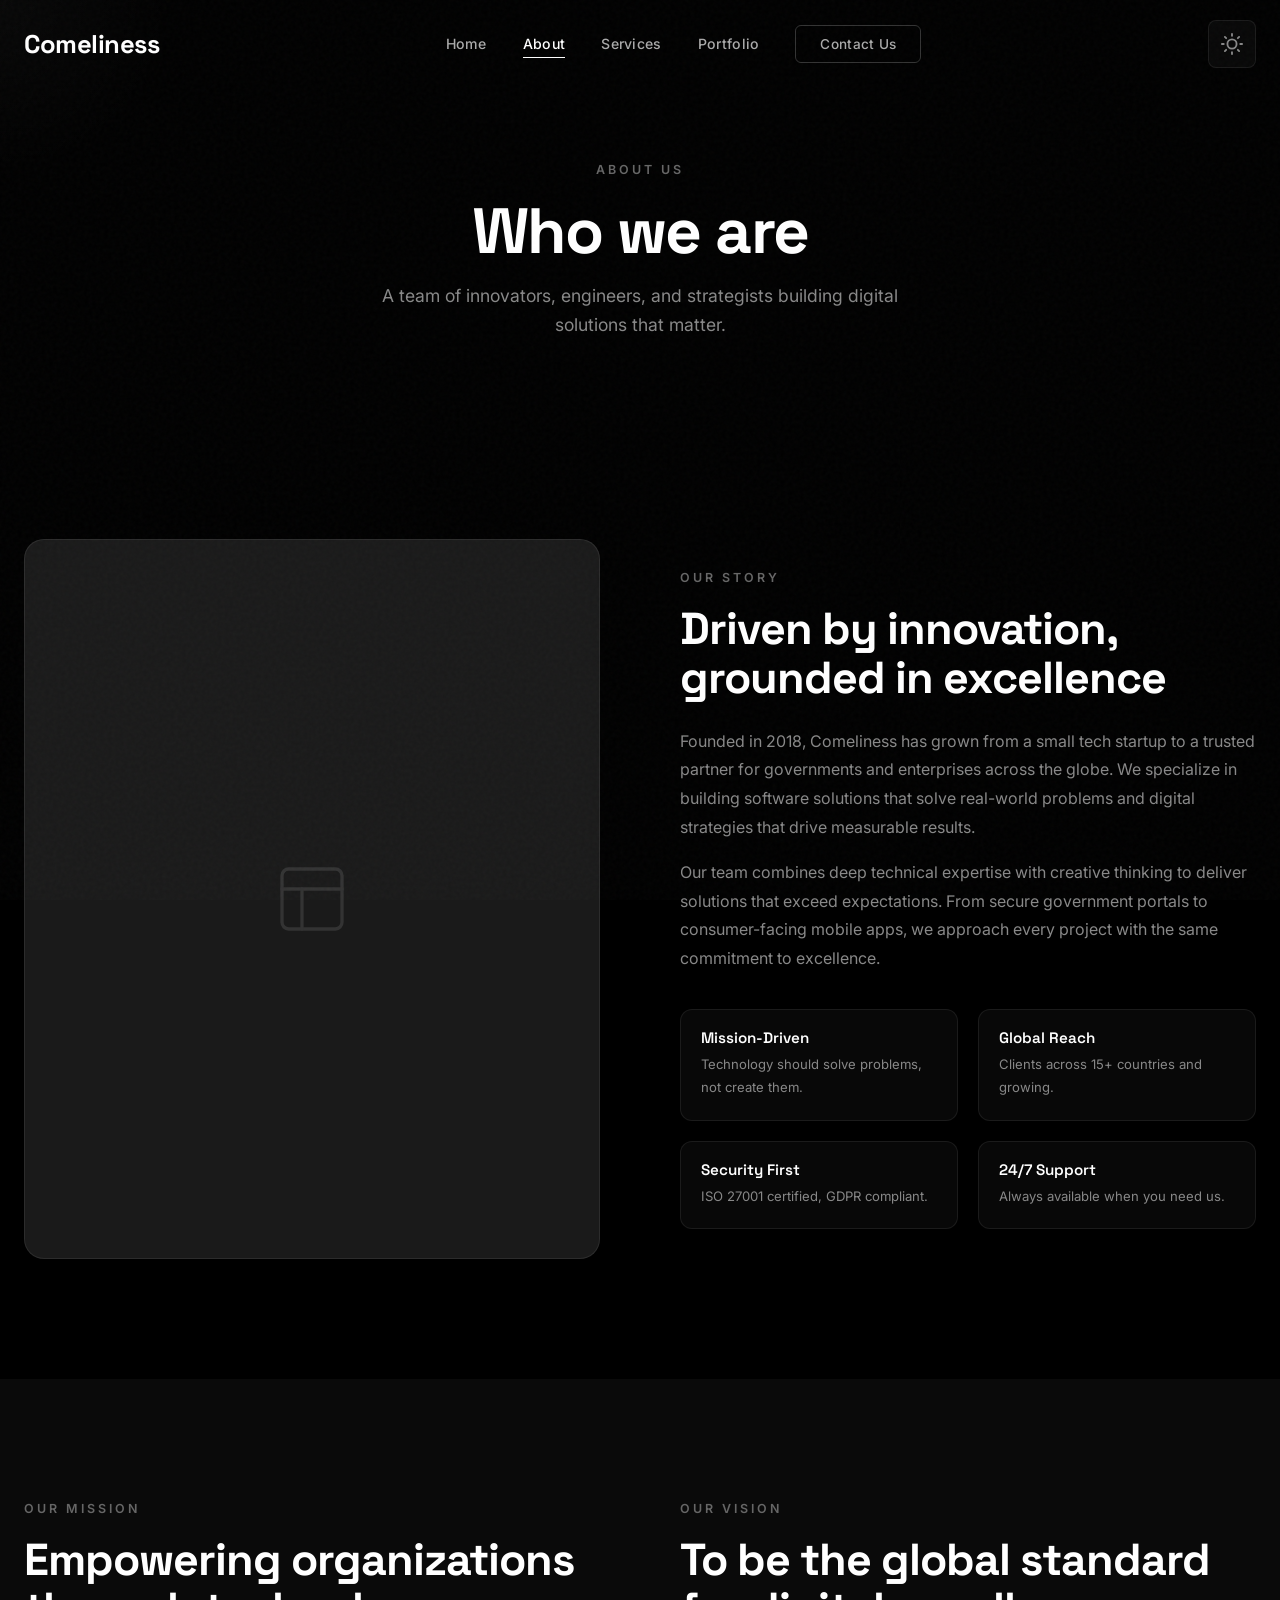
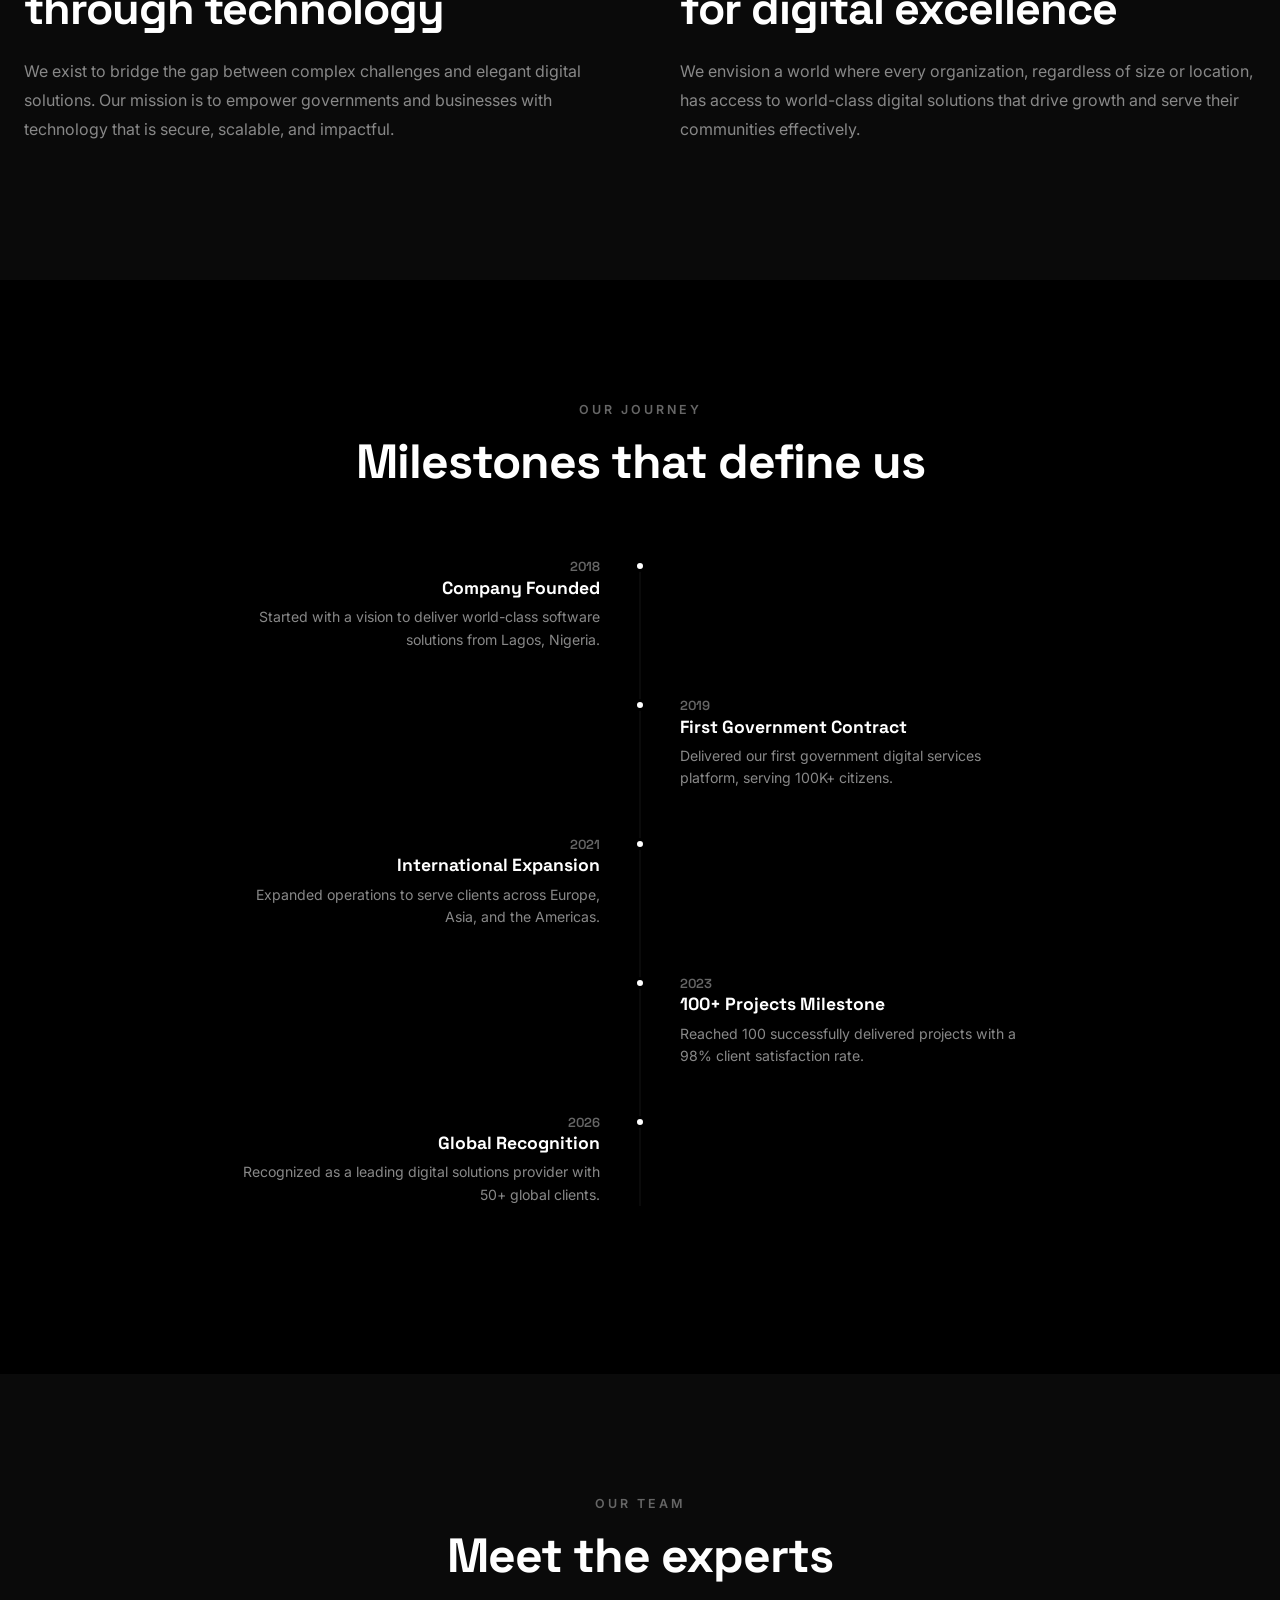
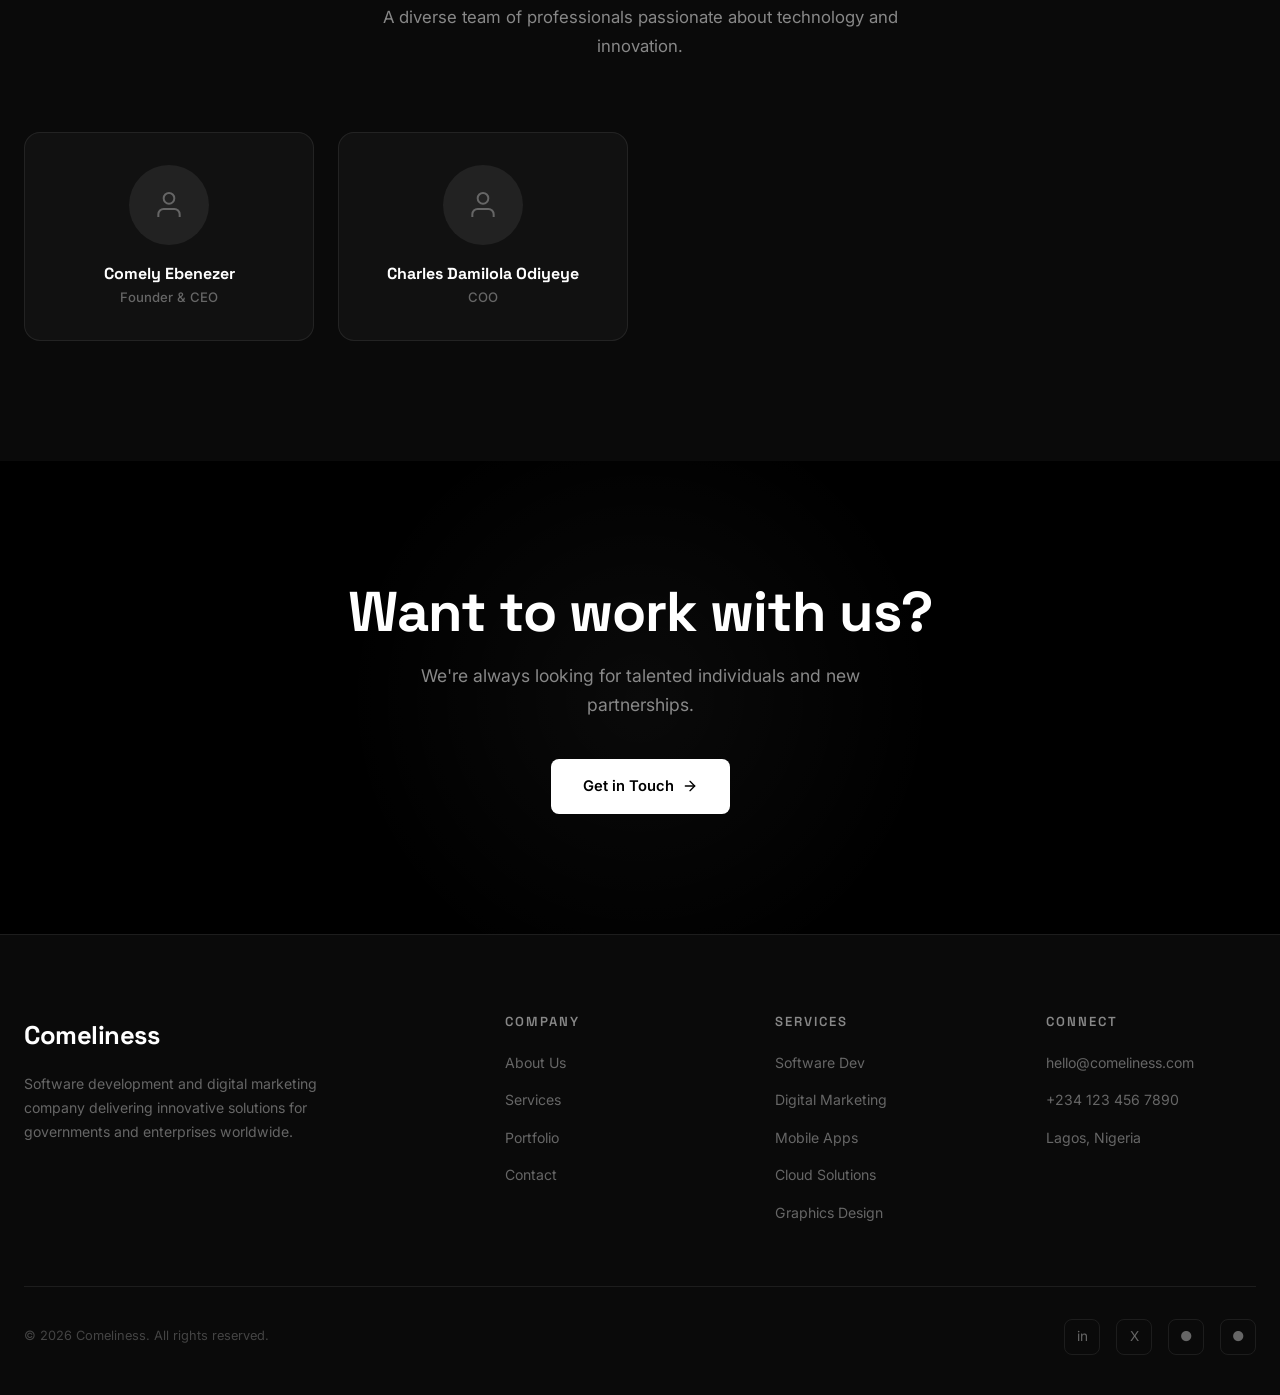
==== commit 2ad60744: "fix: update team leadership info" ====
--- a/pages/about.html
+++ b/pages/about.html
@@ -165,29 +165,15 @@
           <div class="team-avatar">
             <svg width="32" height="32" viewBox="0 0 24 24" fill="none" stroke="currentColor" stroke-width="1.5"><path d="M20 21v-2a4 4 0 0 0-4-4H8a4 4 0 0 0-4 4v2"/><circle cx="12" cy="7" r="4"/></svg>
           </div>
-          <h4>Adebayo Olusegun</h4>
-          <p>CEO & Founder</p>
+          <h4>Comely Ebenezer</h4>
+          <p>Founder & CEO</p>
         </div>
         <div class="team-card fade-up fade-up-delay-2">
           <div class="team-avatar">
             <svg width="32" height="32" viewBox="0 0 24 24" fill="none" stroke="currentColor" stroke-width="1.5"><path d="M20 21v-2a4 4 0 0 0-4-4H8a4 4 0 0 0-4 4v2"/><circle cx="12" cy="7" r="4"/></svg>
           </div>
-          <h4>Fatima Al-Hassan</h4>
-          <p>CTO</p>
-        </div>
-        <div class="team-card fade-up fade-up-delay-3">
-          <div class="team-avatar">
-            <svg width="32" height="32" viewBox="0 0 24 24" fill="none" stroke="currentColor" stroke-width="1.5"><path d="M20 21v-2a4 4 0 0 0-4-4H8a4 4 0 0 0-4 4v2"/><circle cx="12" cy="7" r="4"/></svg>
-          </div>
-          <h4>Chinedu Okafor</h4>
-          <p>Head of Marketing</p>
-        </div>
-        <div class="team-card fade-up fade-up-delay-4">
-          <div class="team-avatar">
-            <svg width="32" height="32" viewBox="0 0 24 24" fill="none" stroke="currentColor" stroke-width="1.5"><path d="M20 21v-2a4 4 0 0 0-4-4H8a4 4 0 0 0-4 4v2"/><circle cx="12" cy="7" r="4"/></svg>
-          </div>
-          <h4>Aisha Bello</h4>
-          <p>Lead Designer</p>
+          <h4>Charles Damilola Odiyeye</h4>
+          <p>COO</p>
         </div>
       </div>
     </div>
--- a/css/style.css
+++ b/css/style.css
@@ -714,6 +714,9 @@
   transition: all 0.4s var(--transition);
   cursor: pointer;
   aspect-ratio: 16/10;
+  display: block;
+  text-decoration: none;
+  color: inherit;
 }
 
 .portfolio-card:first-child {
@@ -756,14 +759,14 @@
 .portfolio-tag {
   display: inline-block;
   padding: 4px 12px;
-  background: rgba(255,255,255,0.1);
+  background: rgba(255,255,255,0.15);
   backdrop-filter: blur(10px);
   border-radius: 100px;
   font-size: 0.72rem;
   font-weight: 600;
   text-transform: uppercase;
   letter-spacing: 1px;
-  color: var(--grey-200);
+  color: #cccccc;
   margin-bottom: 12px;
   width: fit-content;
 }
@@ -771,11 +774,12 @@
 .portfolio-card-content h3 {
   font-size: 1.4rem;
   margin-bottom: 8px;
+  color: #ffffff;
 }
 
 .portfolio-card-content p {
   font-size: 0.88rem;
-  color: var(--grey-400);
+  color: #aaaaaa;
   max-width: 400px;
 }
 
@@ -1942,23 +1946,6 @@
   background-image: 
     radial-gradient(circle at 25% 25%, var(--grey-400) 1px, transparent 1px),
     radial-gradient(circle at 75% 75%, var(--grey-400) 1px, transparent 1px);
-}
-
-[data-theme="light"] .portfolio-card-content {
-  background: linear-gradient(to top, rgba(255,255,255,0.9) 0%, transparent 60%);
-}
-
-[data-theme="light"] .portfolio-card-content h3 {
-  color: var(--black);
-}
-
-[data-theme="light"] .portfolio-card-content p {
-  color: var(--grey-500);
-}
-
-[data-theme="light"] .portfolio-tag {
-  background: rgba(0,0,0,0.08);
-  color: var(--grey-600);
 }
 
 [data-theme="light"] .hero-slide-tag {
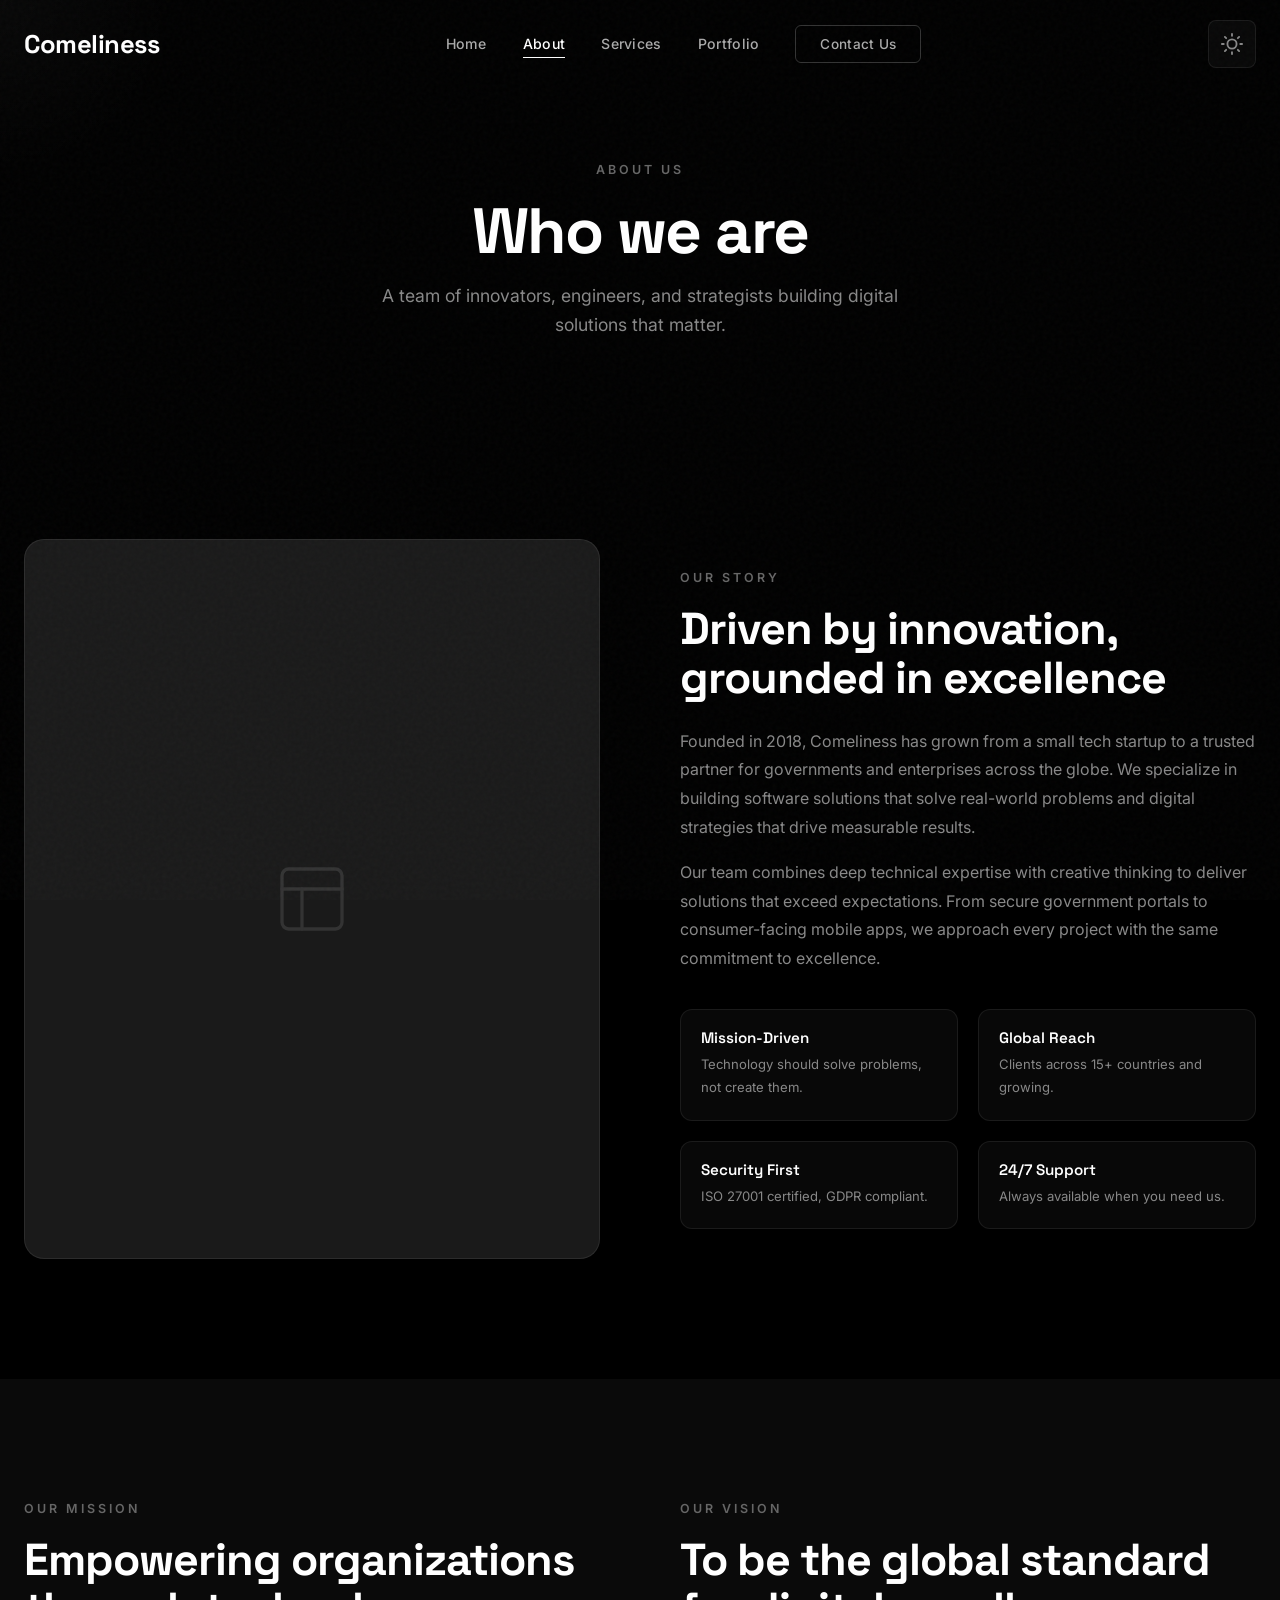
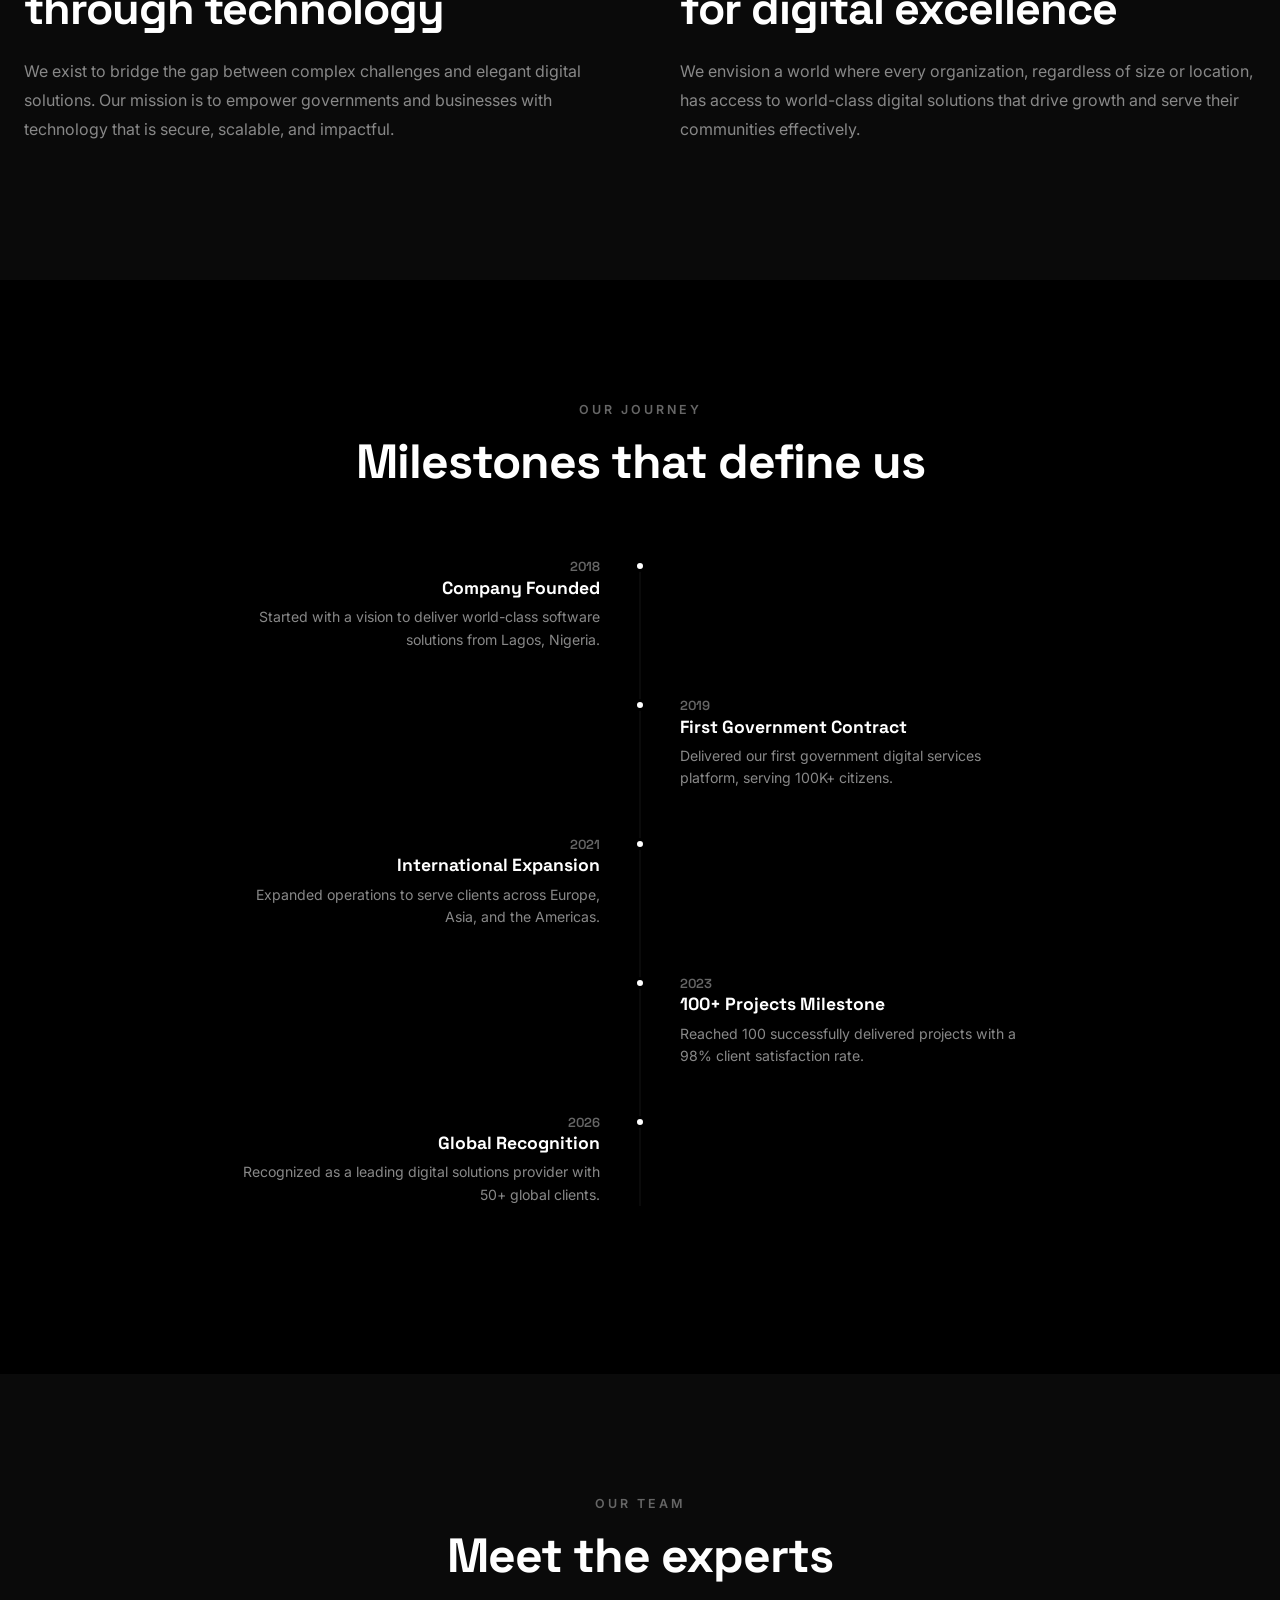
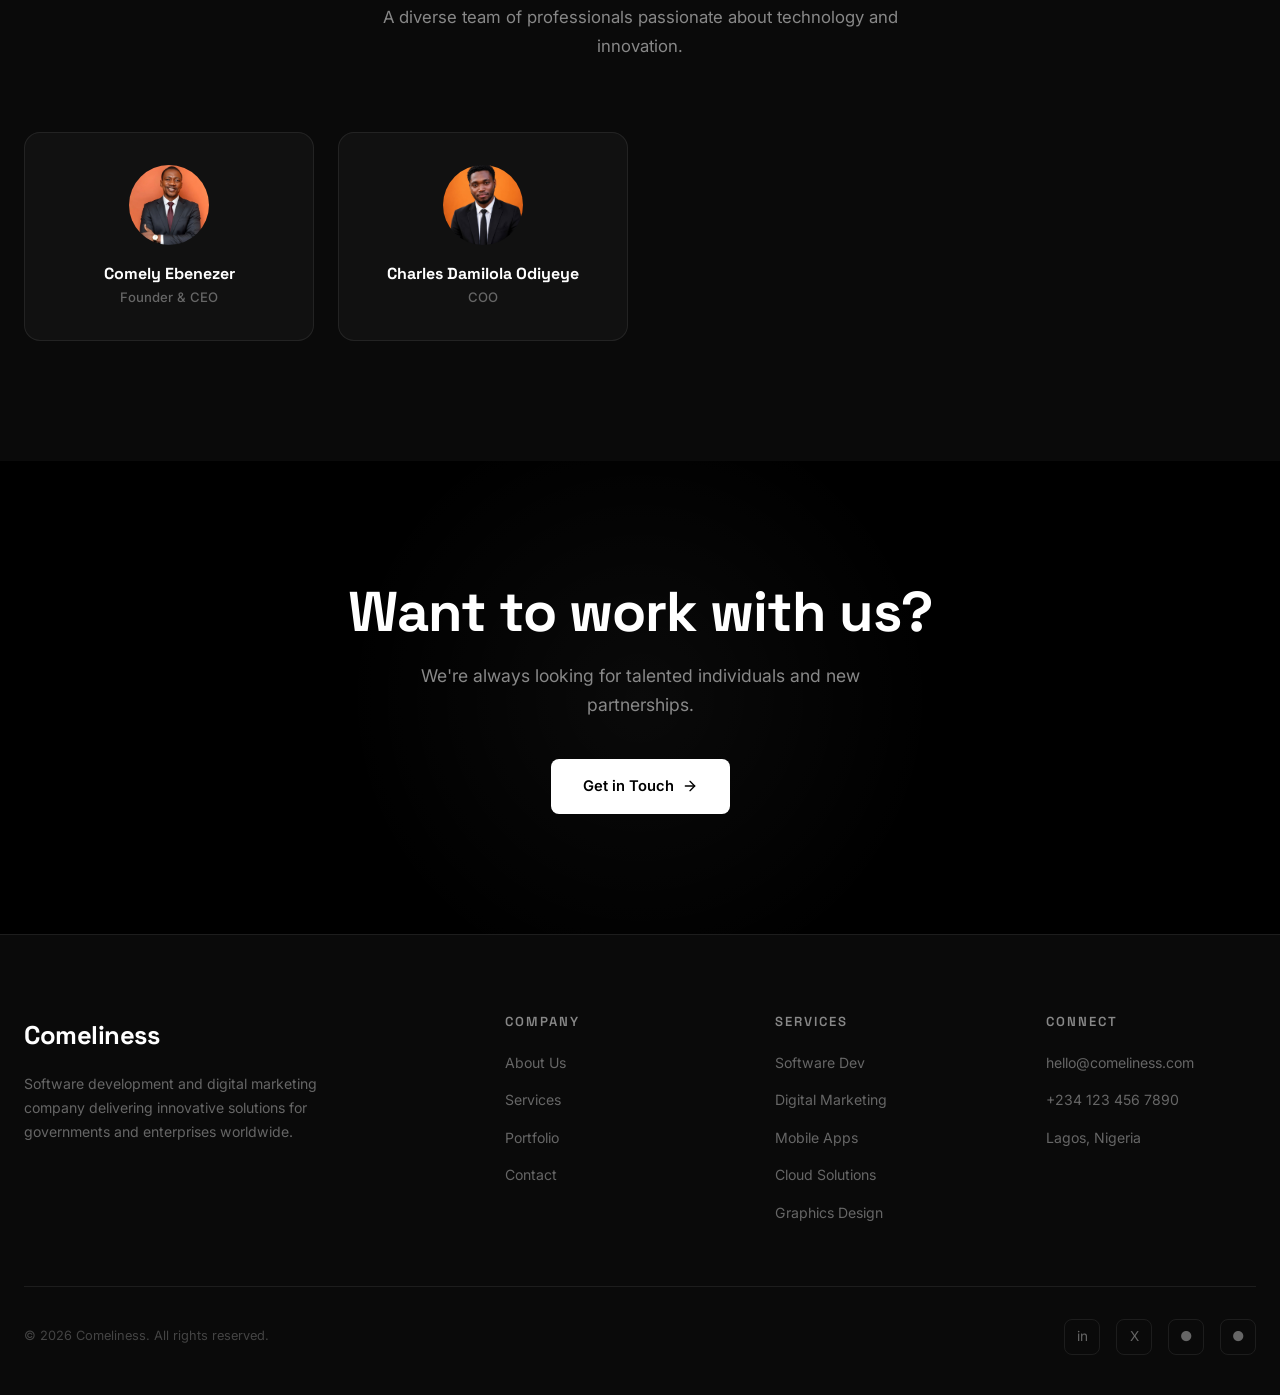
==== commit e685382a: "feat: add team member photos" ====
--- a/pages/about.html
+++ b/pages/about.html
@@ -162,15 +162,15 @@
       </div>
       <div class="team-grid">
         <div class="team-card fade-up fade-up-delay-1">
-          <div class="team-avatar">
-            <svg width="32" height="32" viewBox="0 0 24 24" fill="none" stroke="currentColor" stroke-width="1.5"><path d="M20 21v-2a4 4 0 0 0-4-4H8a4 4 0 0 0-4 4v2"/><circle cx="12" cy="7" r="4"/></svg>
+          <div class="team-avatar" style="overflow:hidden;">
+            <img src="../images/comely.jpeg" alt="Comely Ebenezer" style="width:100%; height:100%; object-fit:cover;">
           </div>
           <h4>Comely Ebenezer</h4>
           <p>Founder & CEO</p>
         </div>
         <div class="team-card fade-up fade-up-delay-2">
-          <div class="team-avatar">
-            <svg width="32" height="32" viewBox="0 0 24 24" fill="none" stroke="currentColor" stroke-width="1.5"><path d="M20 21v-2a4 4 0 0 0-4-4H8a4 4 0 0 0-4 4v2"/><circle cx="12" cy="7" r="4"/></svg>
+          <div class="team-avatar" style="overflow:hidden;">
+            <img src="../images/Charles.jpeg" alt="Charles Damilola Odiyeye" style="width:100%; height:100%; object-fit:cover;">
           </div>
           <h4>Charles Damilola Odiyeye</h4>
           <p>COO</p>
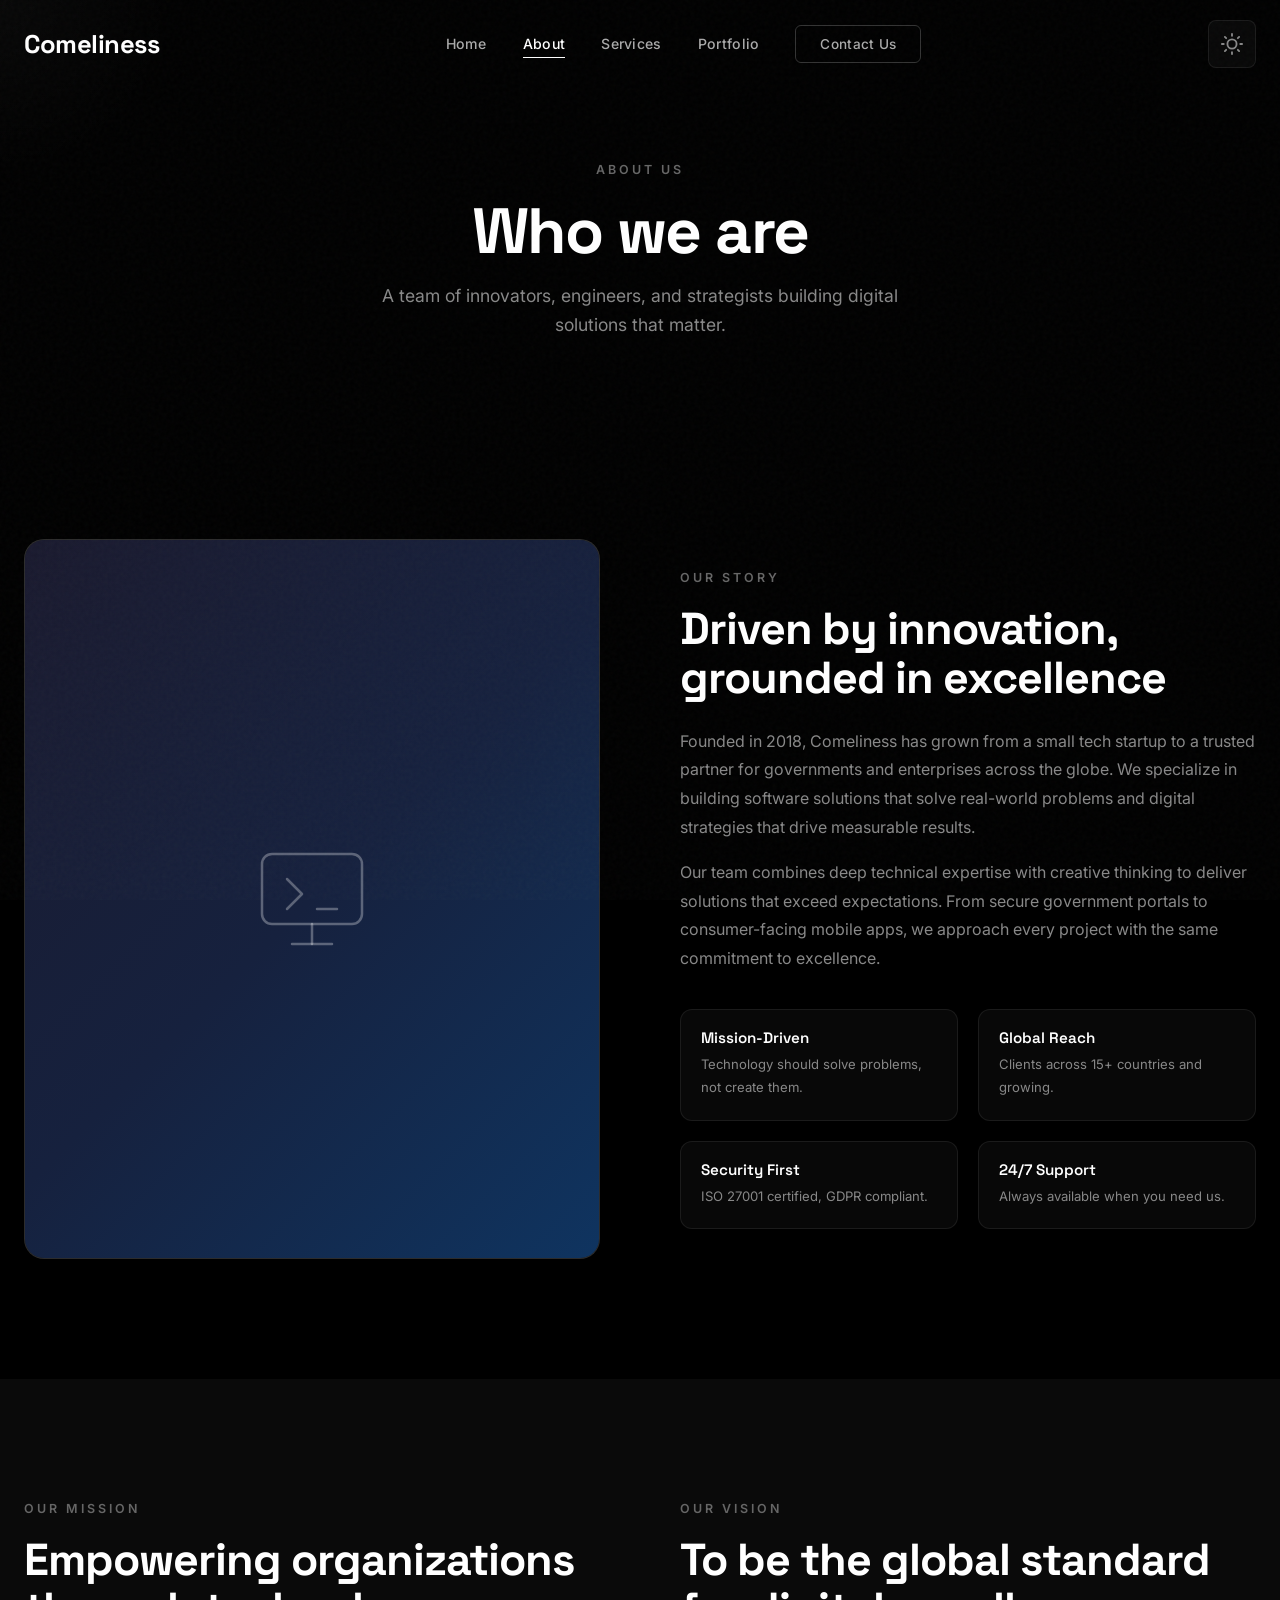
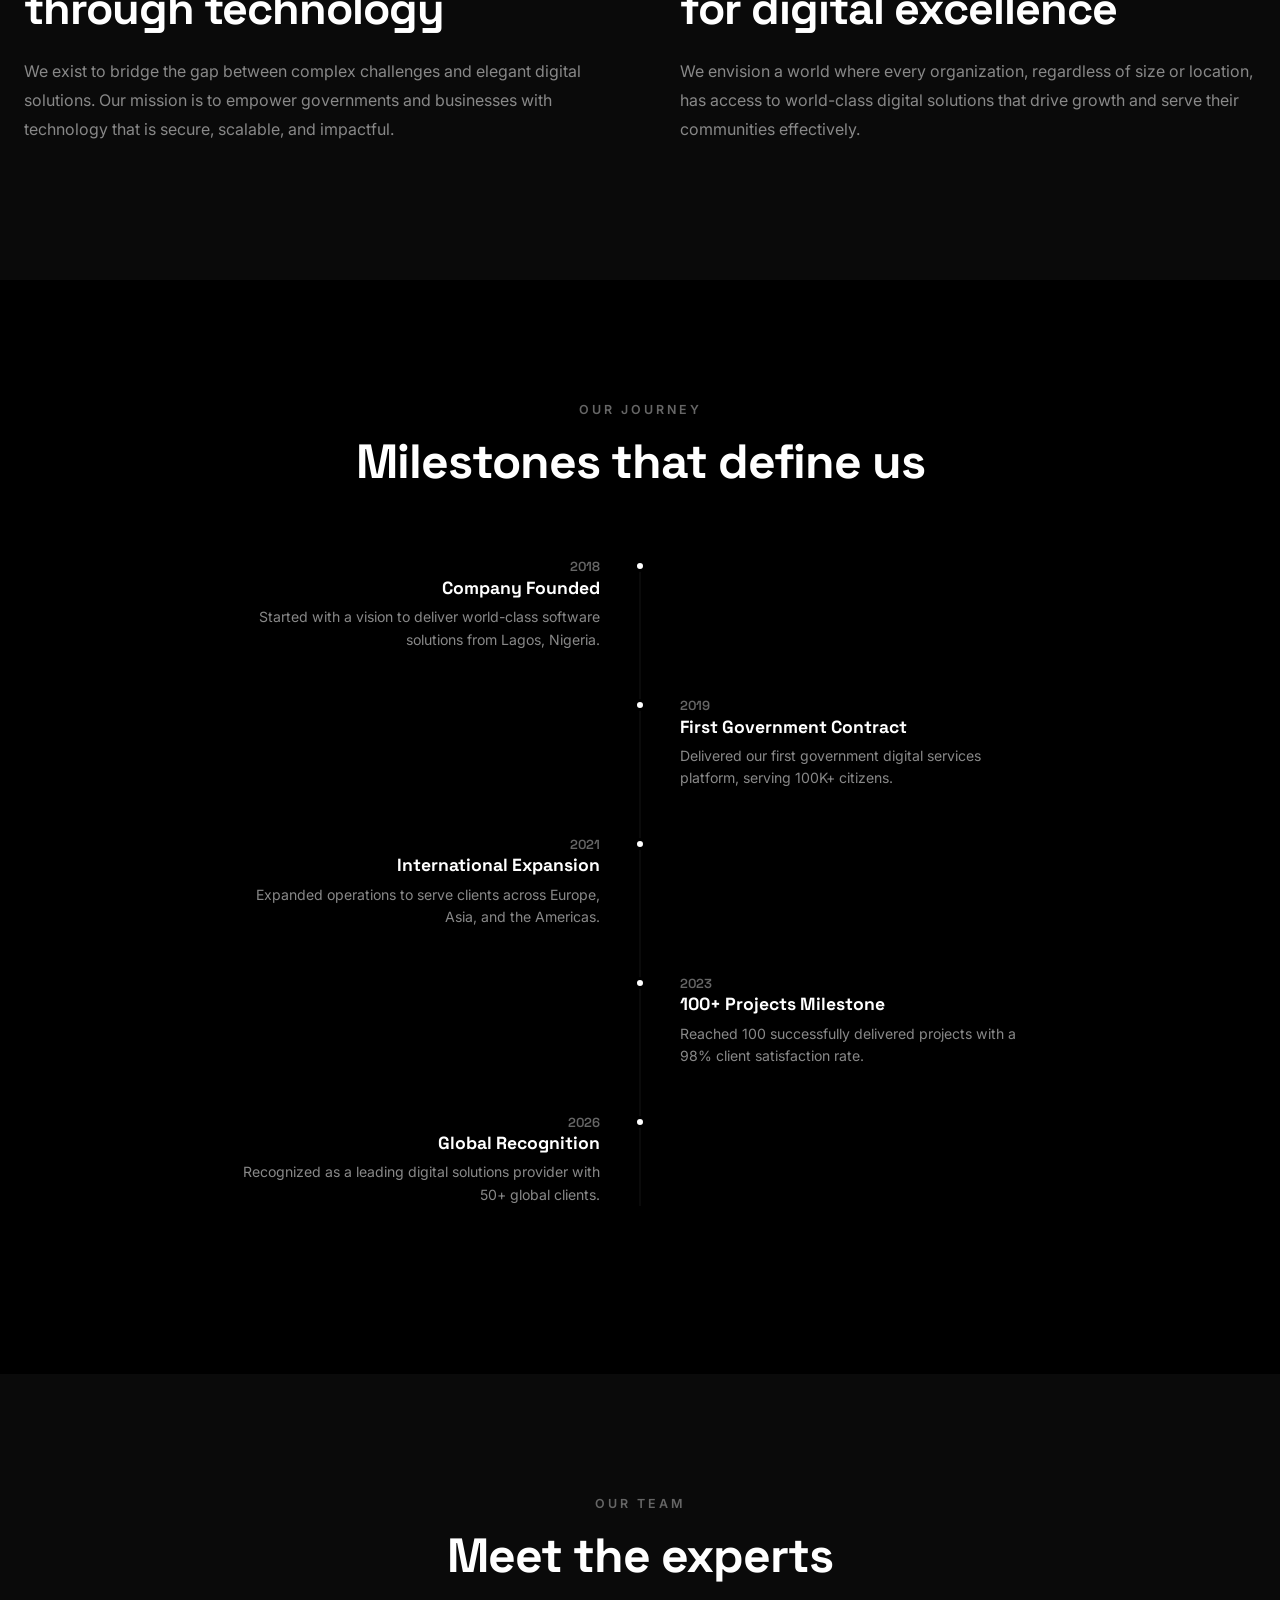
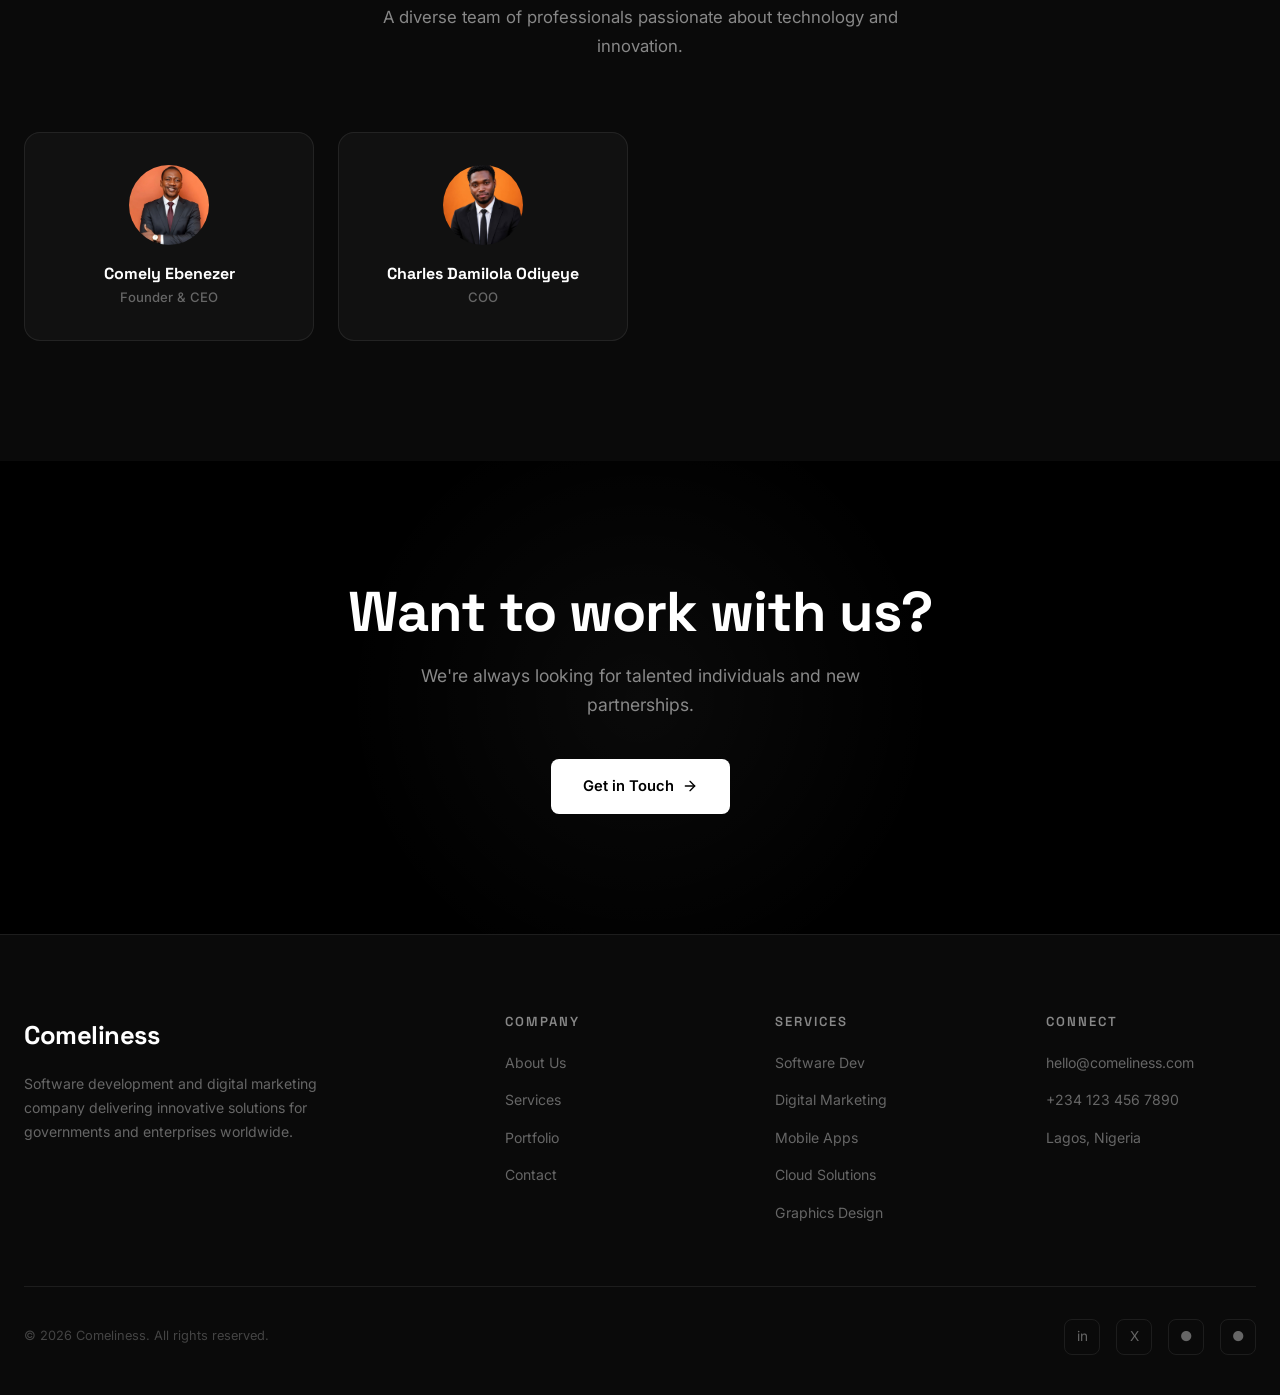
==== commit ed6e6fdd: "feat: add visual illustrations to portfolio and about sections" ====
--- a/pages/about.html
+++ b/pages/about.html
@@ -50,8 +50,14 @@
     <div class="container">
       <div class="about-grid">
         <div class="about-image fade-up">
-          <div class="about-image-placeholder">
-            <svg width="80" height="80" viewBox="0 0 24 24" fill="none" stroke="currentColor" stroke-width="1" stroke-linecap="round" stroke-linejoin="round"><rect x="3" y="3" width="18" height="18" rx="2" ry="2"/><line x1="3" y1="9" x2="21" y2="9"/><line x1="9" y1="21" x2="9" y2="9"/></svg>
+          <div class="about-image-placeholder" style="background: linear-gradient(135deg, #1a1a2e 0%, #16213e 50%, #0f3460 100%); display:flex; align-items:center; justify-content:center;">
+            <svg width="120" height="120" viewBox="0 0 24 24" fill="none" stroke="rgba(255,255,255,0.3)" stroke-width="0.5" stroke-linecap="round" stroke-linejoin="round">
+              <rect x="2" y="3" width="20" height="14" rx="2" ry="2"/>
+              <line x1="8" y1="21" x2="16" y2="21"/>
+              <line x1="12" y1="17" x2="12" y2="21"/>
+              <polyline points="7 8 10 11 7 14"/>
+              <line x1="13" y1="14" x2="17" y2="14"/>
+            </svg>
           </div>
         </div>
         <div class="about-content">
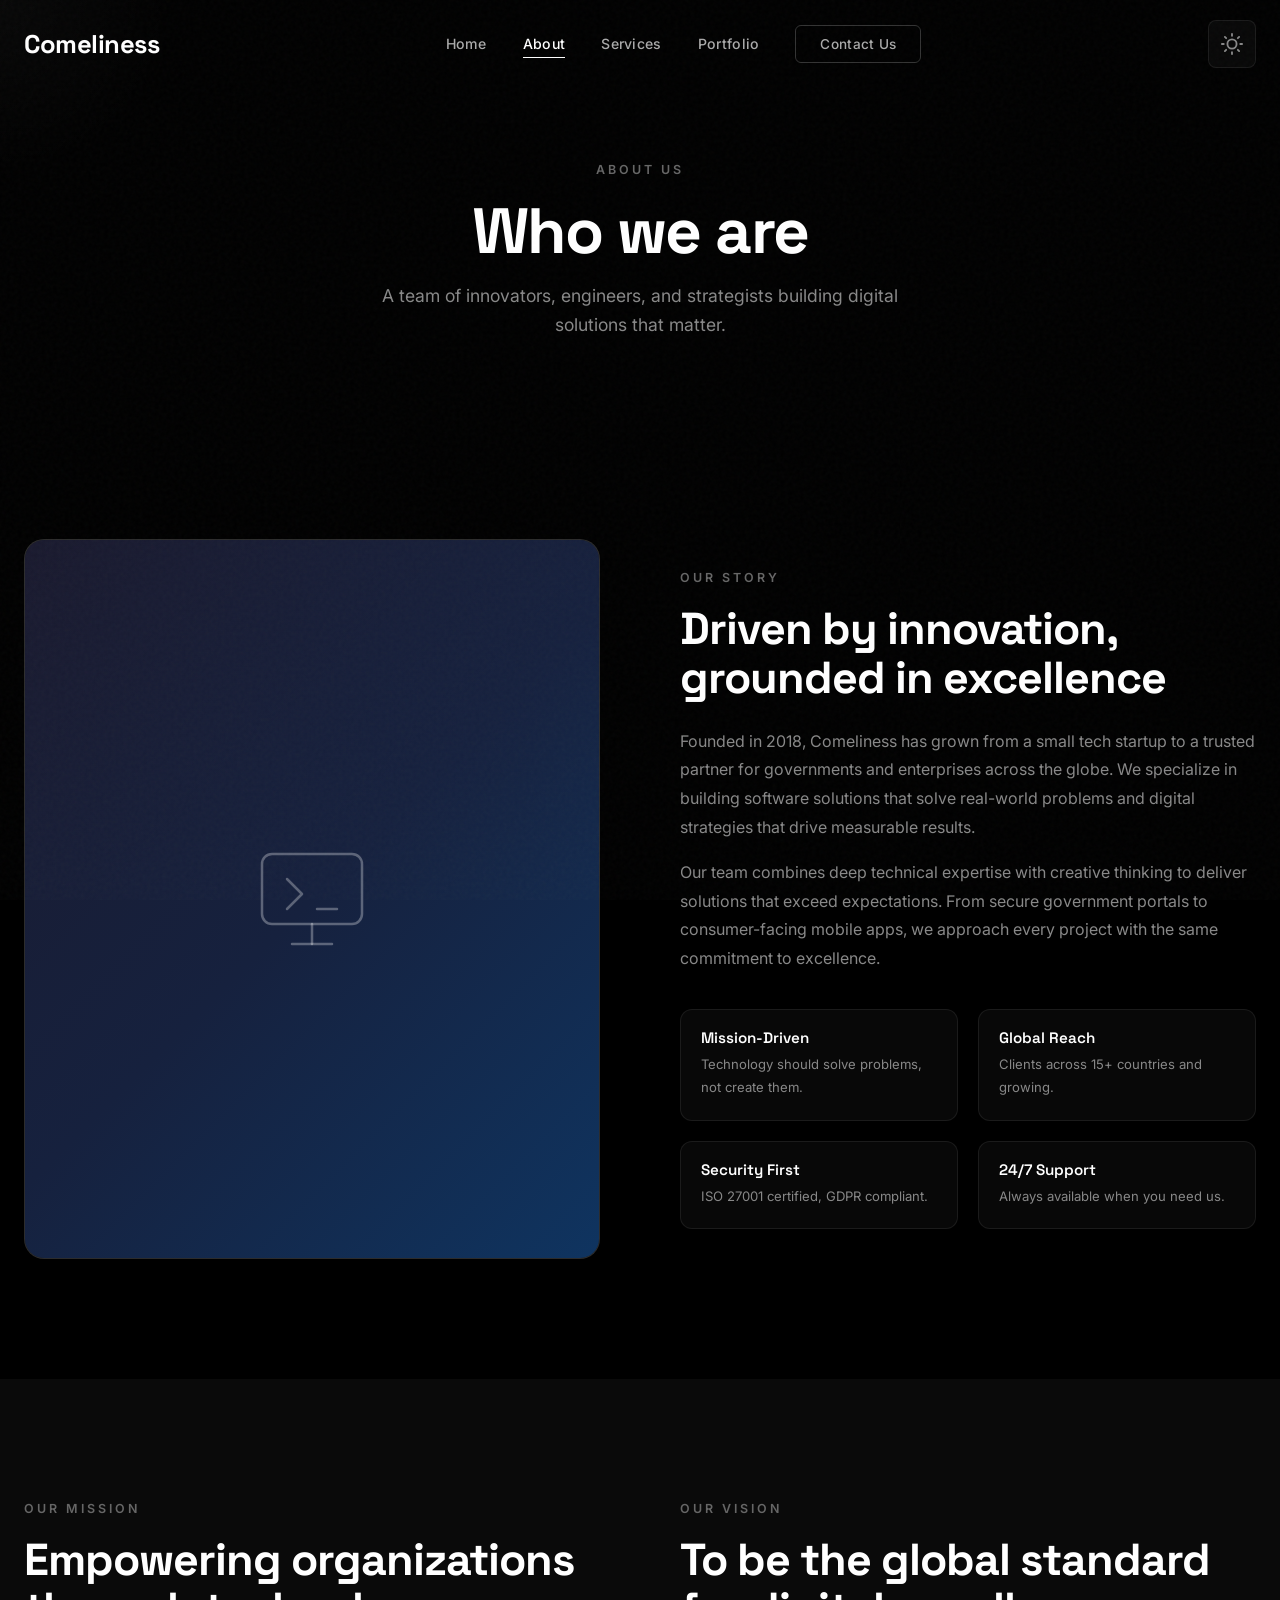
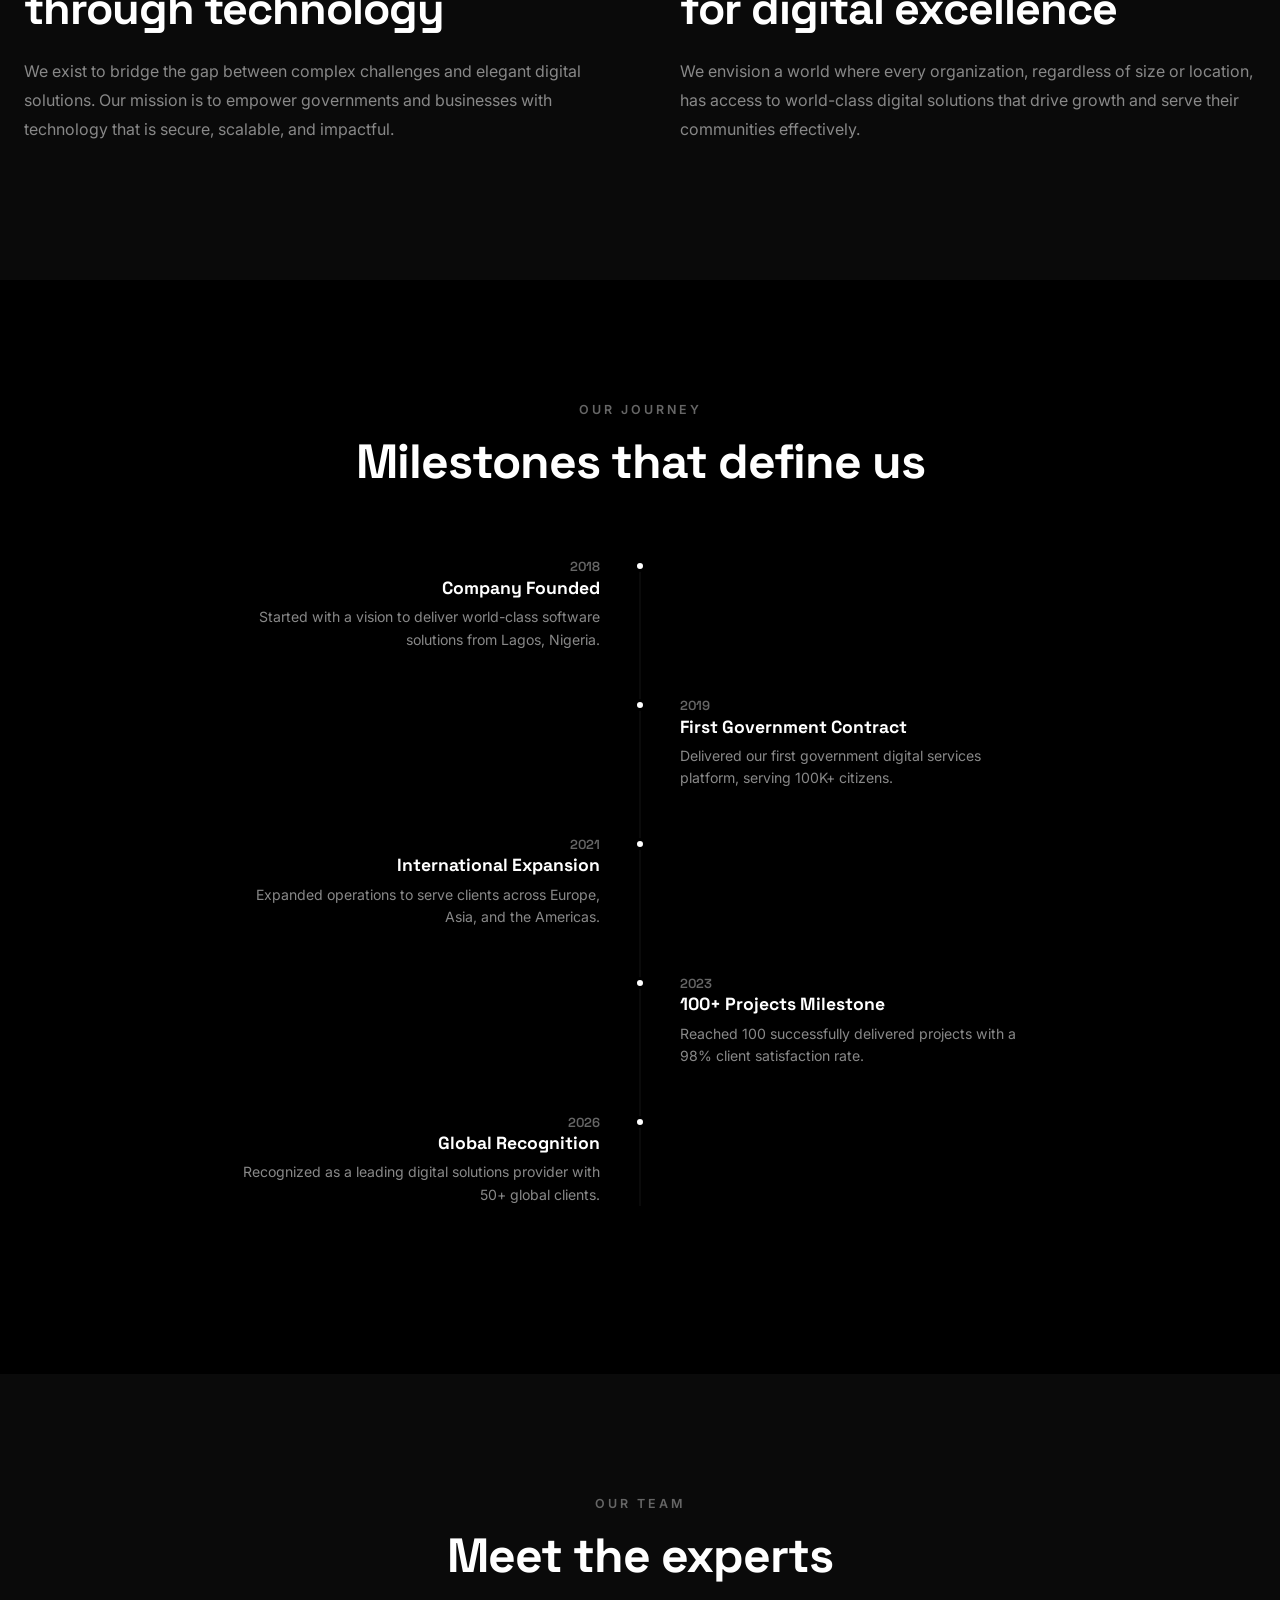
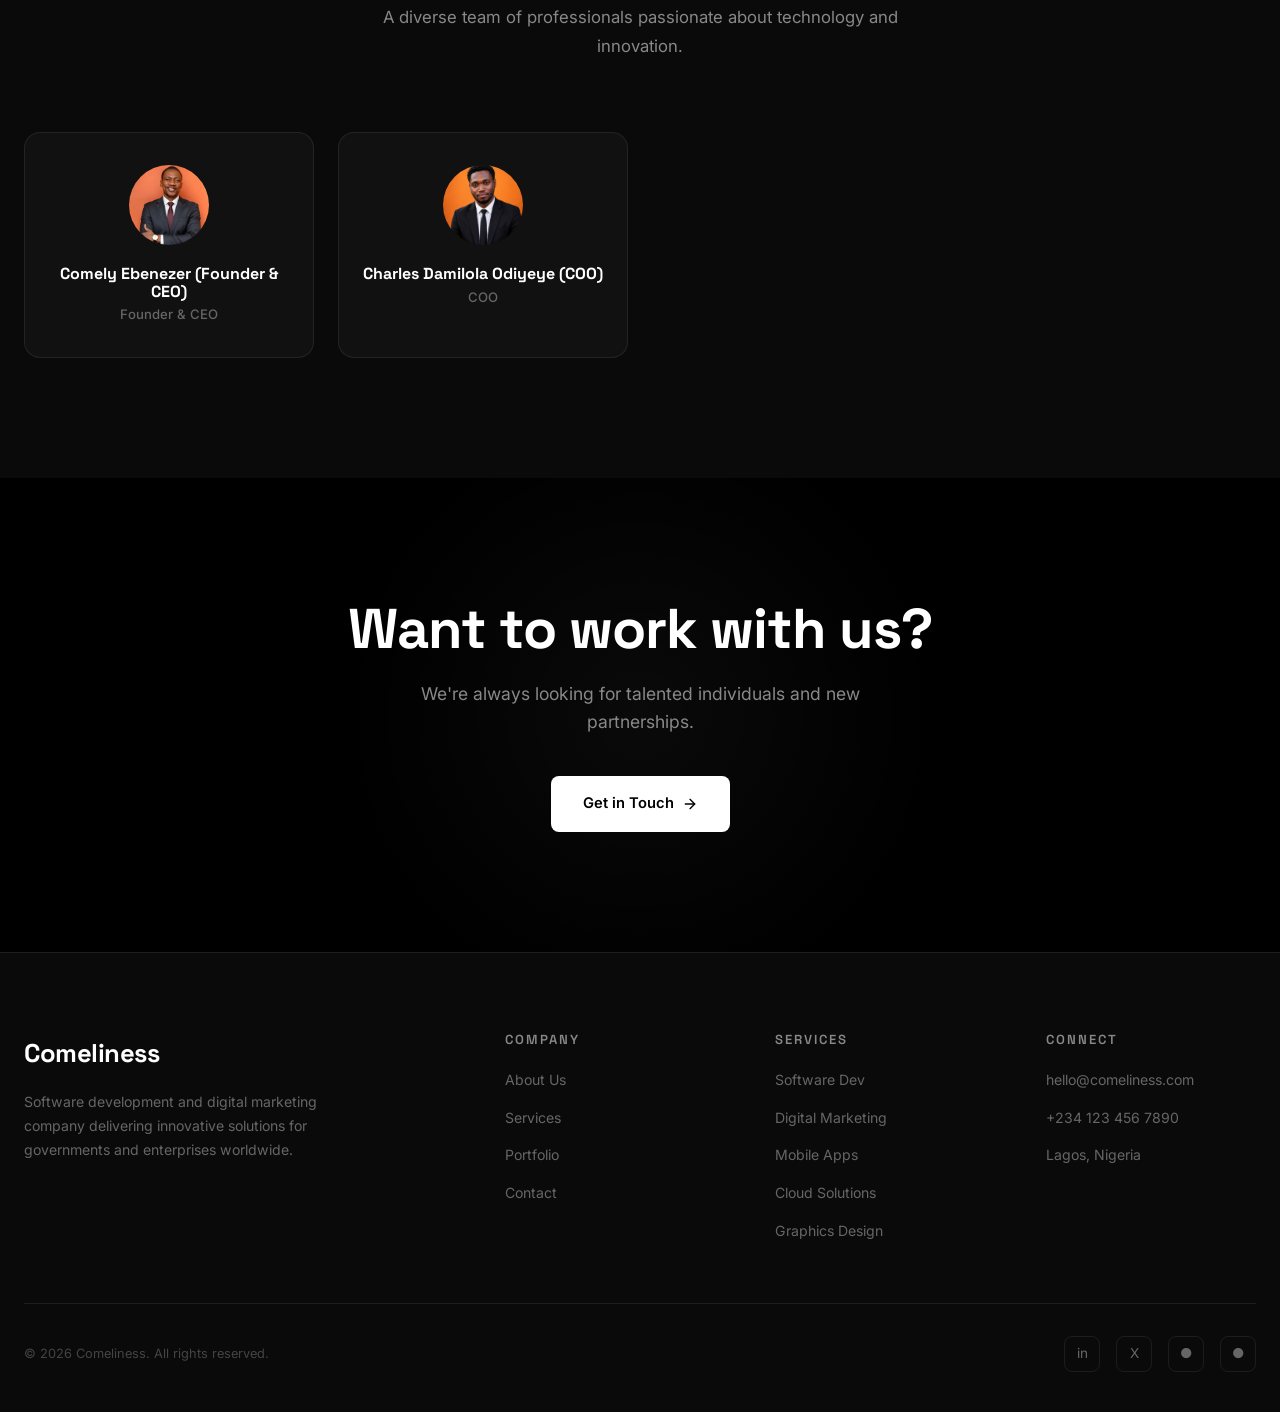
==== commit da47e675: "fix: add titles in brackets for leadership" ====
--- a/pages/about.html
+++ b/pages/about.html
@@ -171,14 +171,14 @@
           <div class="team-avatar" style="overflow:hidden;">
             <img src="../images/comely.jpeg" alt="Comely Ebenezer" style="width:100%; height:100%; object-fit:cover;">
           </div>
-          <h4>Comely Ebenezer</h4>
+          <h4>Comely Ebenezer (Founder & CEO)</h4>
           <p>Founder & CEO</p>
         </div>
         <div class="team-card fade-up fade-up-delay-2">
           <div class="team-avatar" style="overflow:hidden;">
             <img src="../images/Charles.jpeg" alt="Charles Damilola Odiyeye" style="width:100%; height:100%; object-fit:cover;">
           </div>
-          <h4>Charles Damilola Odiyeye</h4>
+          <h4>Charles Damilola Odiyeye (COO)</h4>
           <p>COO</p>
         </div>
       </div>
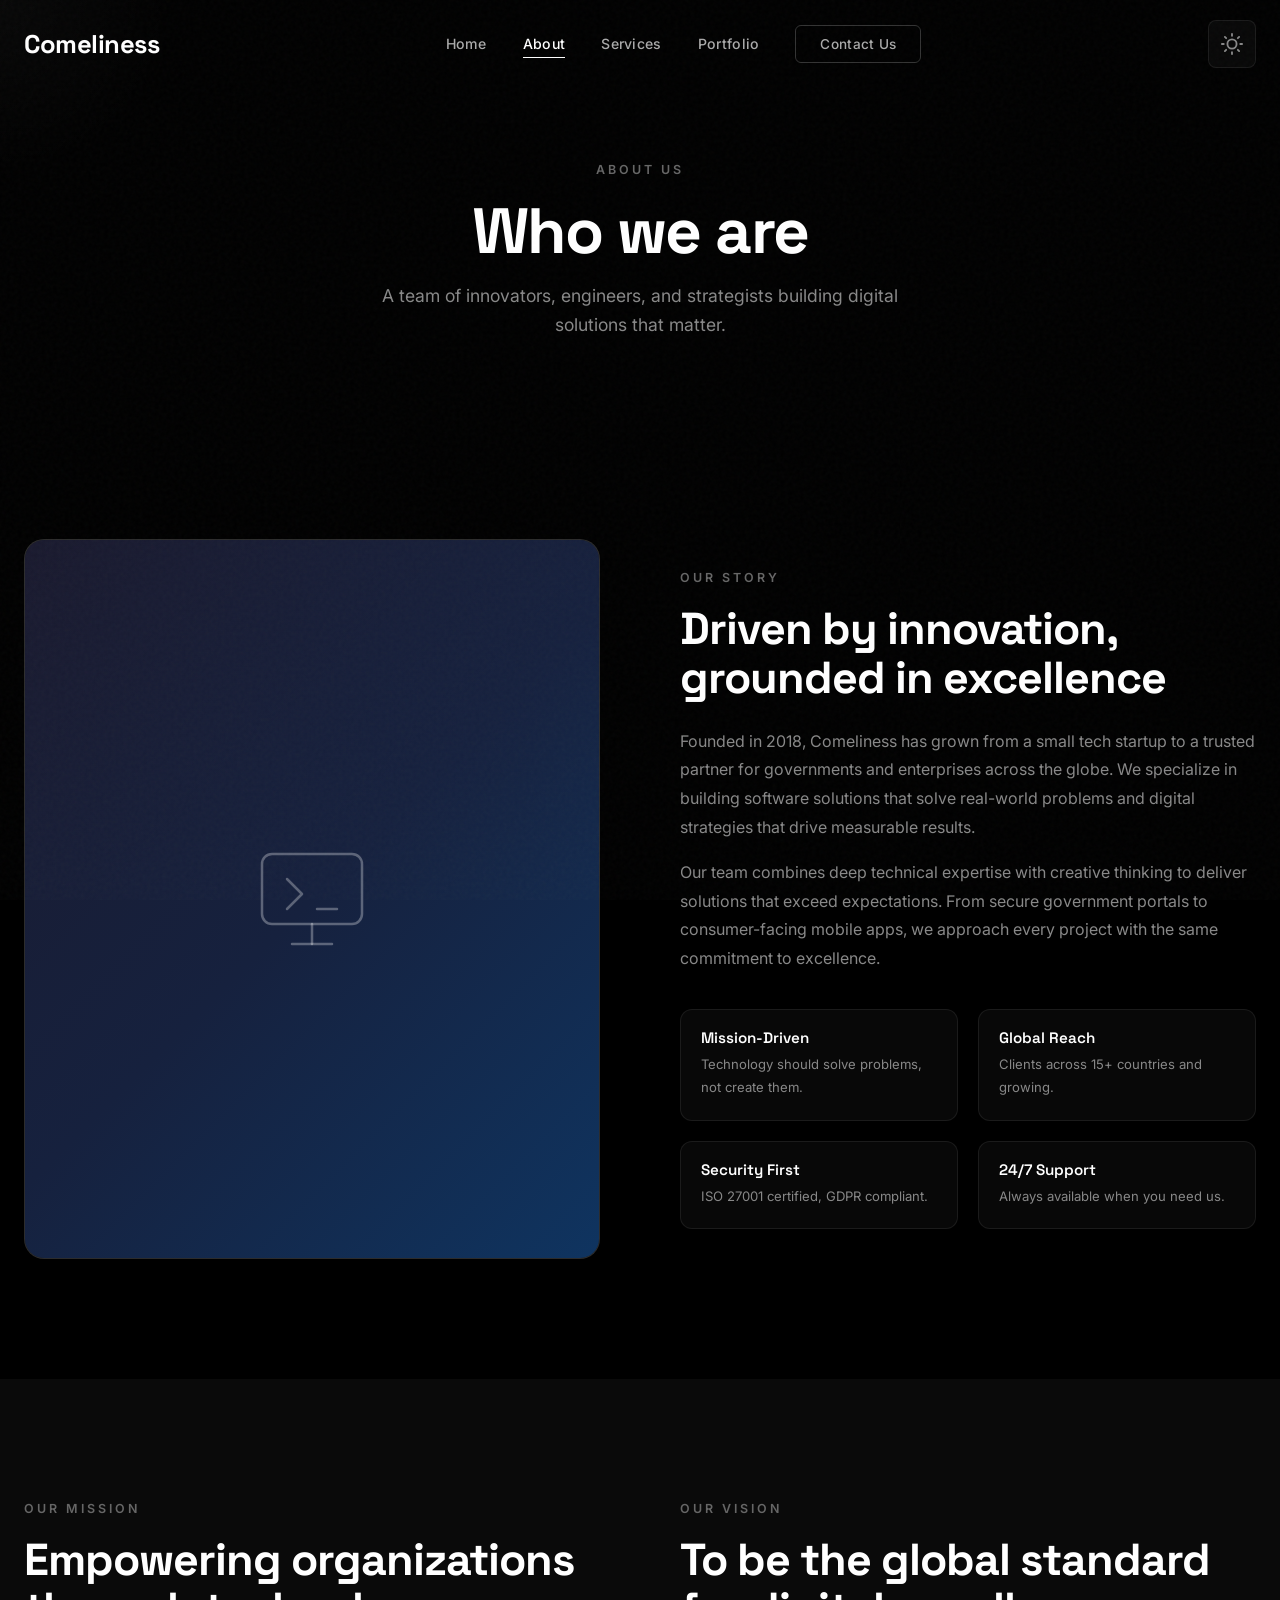
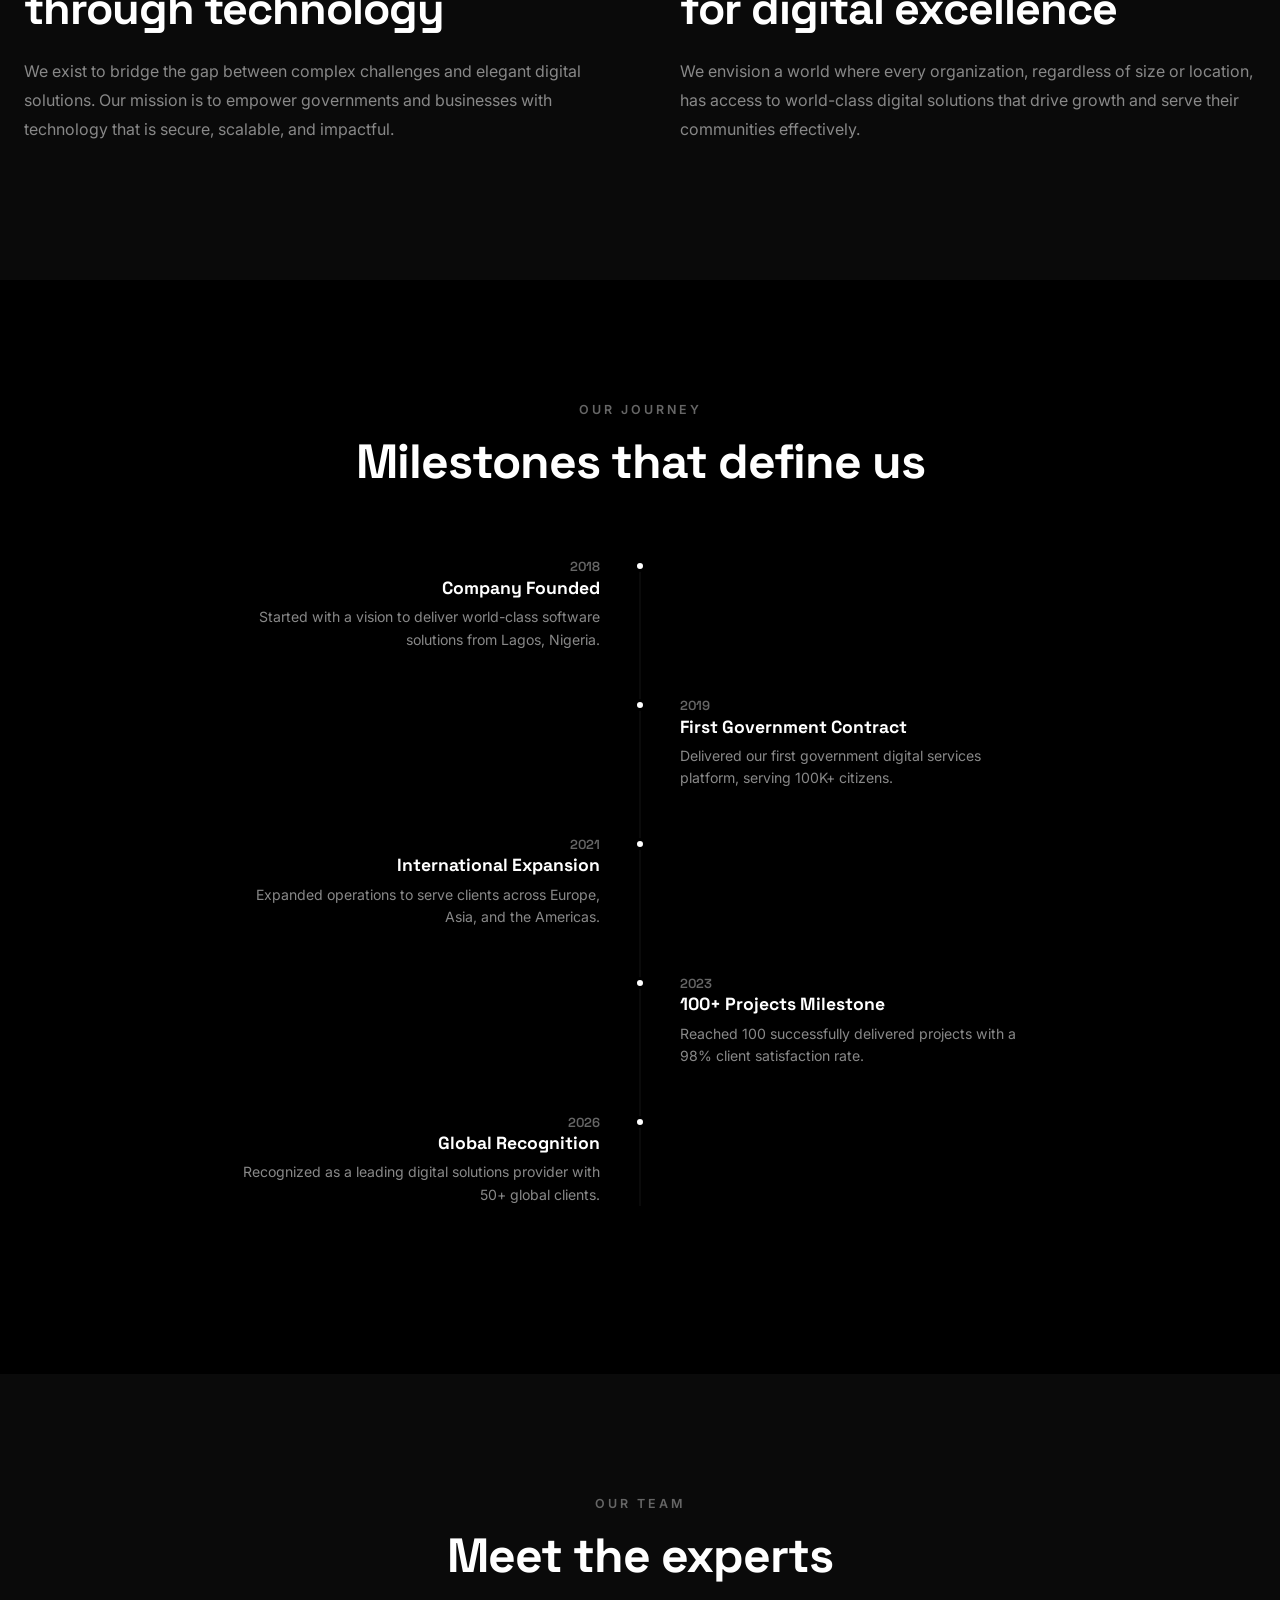
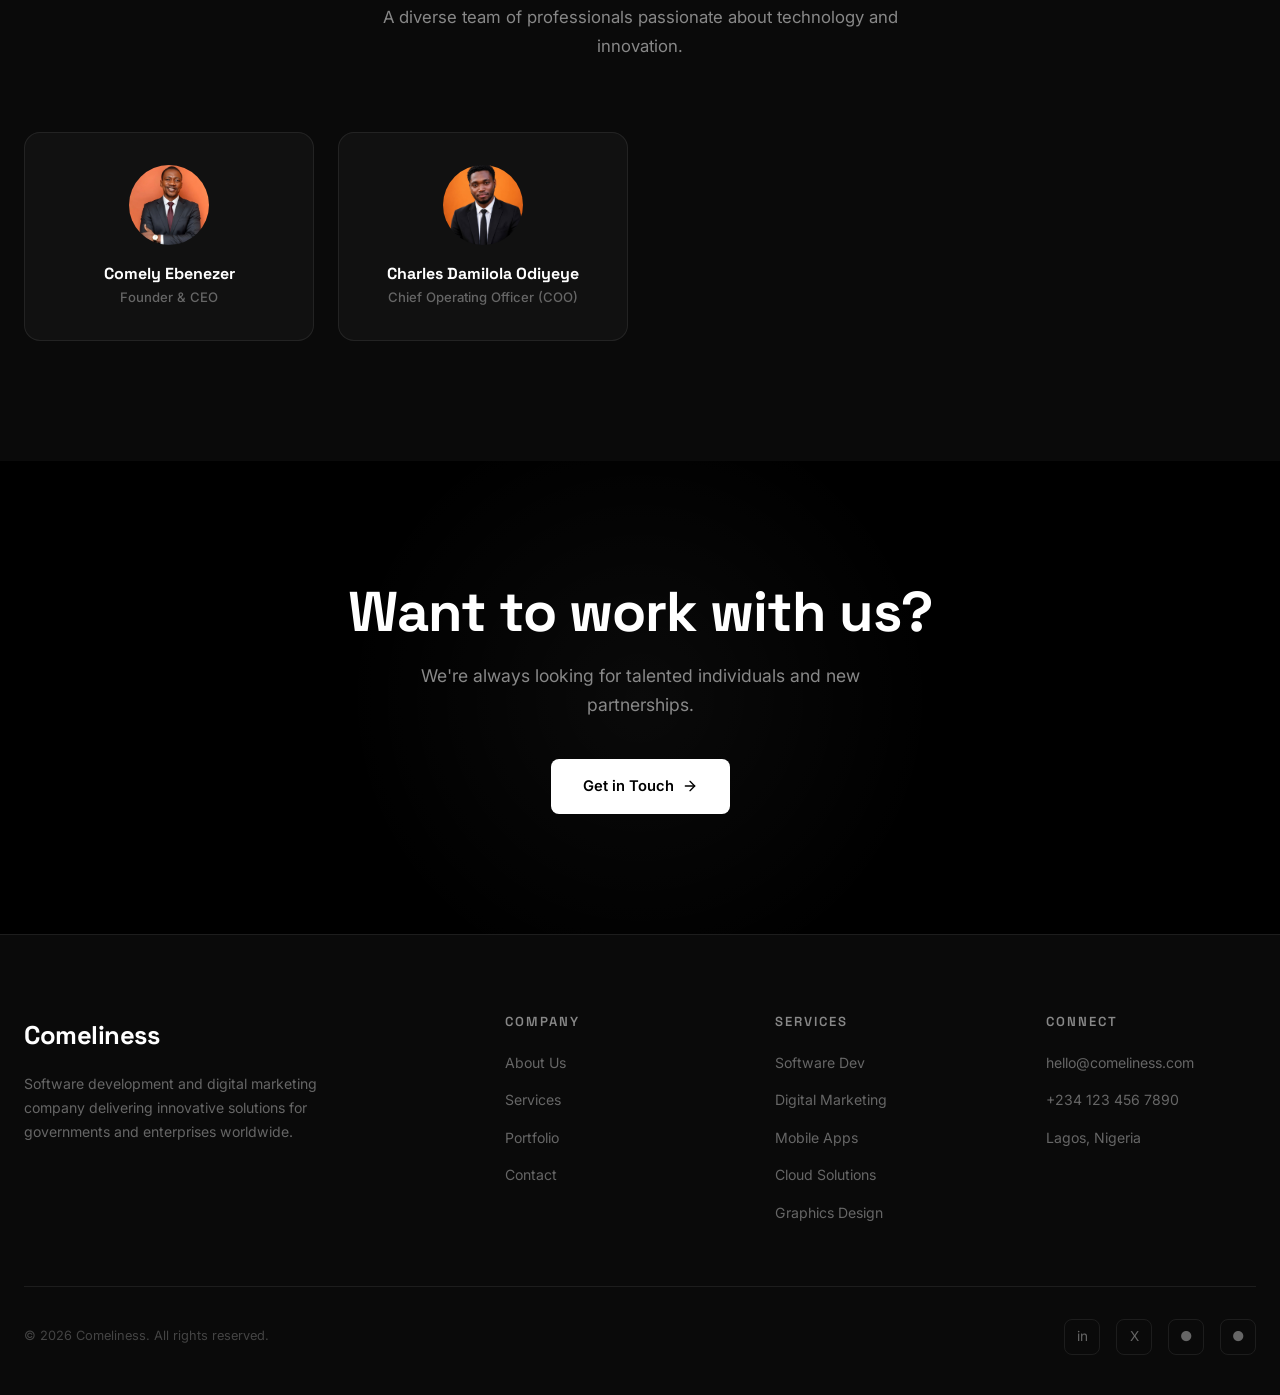
==== commit 6e78bbed: "fix: update COO title to full form" ====
--- a/pages/about.html
+++ b/pages/about.html
@@ -171,15 +171,15 @@
           <div class="team-avatar" style="overflow:hidden;">
             <img src="../images/comely.jpeg" alt="Comely Ebenezer" style="width:100%; height:100%; object-fit:cover;">
           </div>
-          <h4>Comely Ebenezer (Founder & CEO)</h4>
+          <h4>Comely Ebenezer</h4>
           <p>Founder & CEO</p>
         </div>
         <div class="team-card fade-up fade-up-delay-2">
           <div class="team-avatar" style="overflow:hidden;">
             <img src="../images/Charles.jpeg" alt="Charles Damilola Odiyeye" style="width:100%; height:100%; object-fit:cover;">
           </div>
-          <h4>Charles Damilola Odiyeye (COO)</h4>
-          <p>COO</p>
+          <h4>Charles Damilola Odiyeye</h4>
+          <p>Chief Operating Officer (COO)</p>
         </div>
       </div>
     </div>
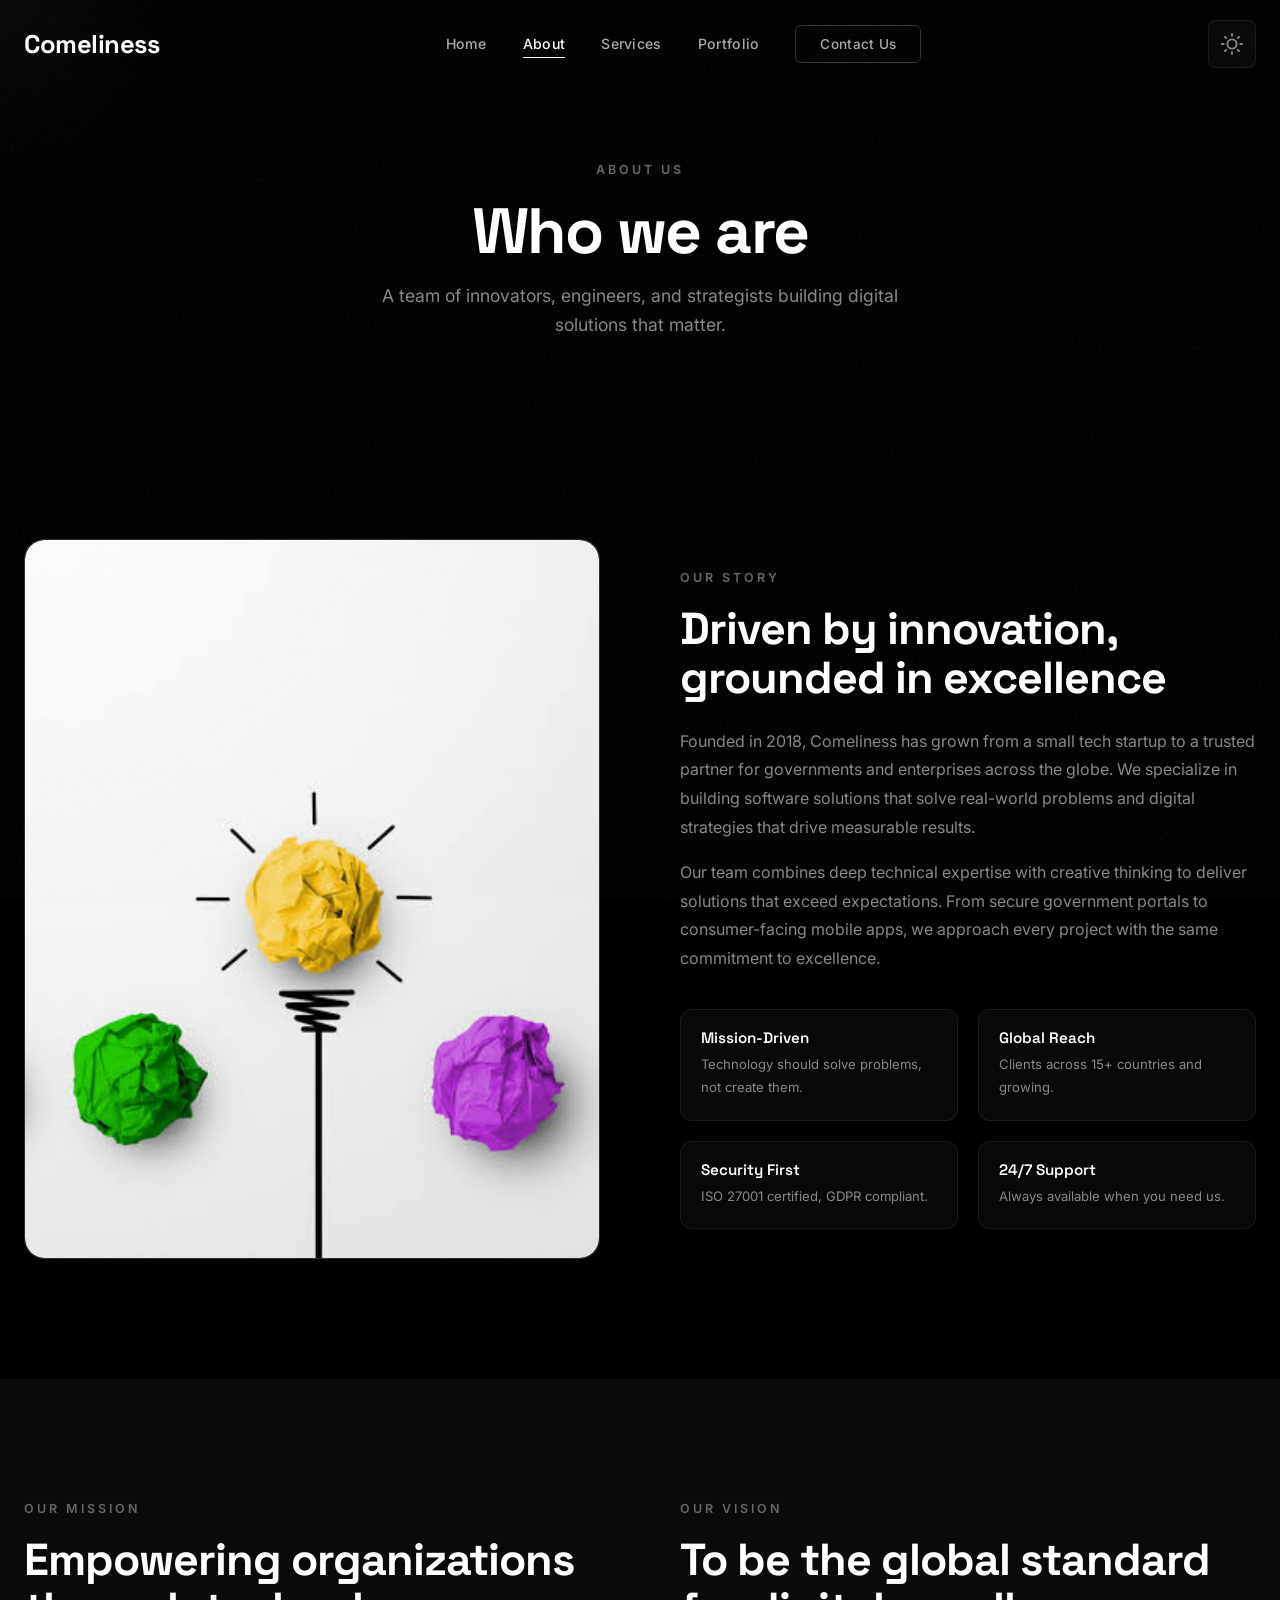
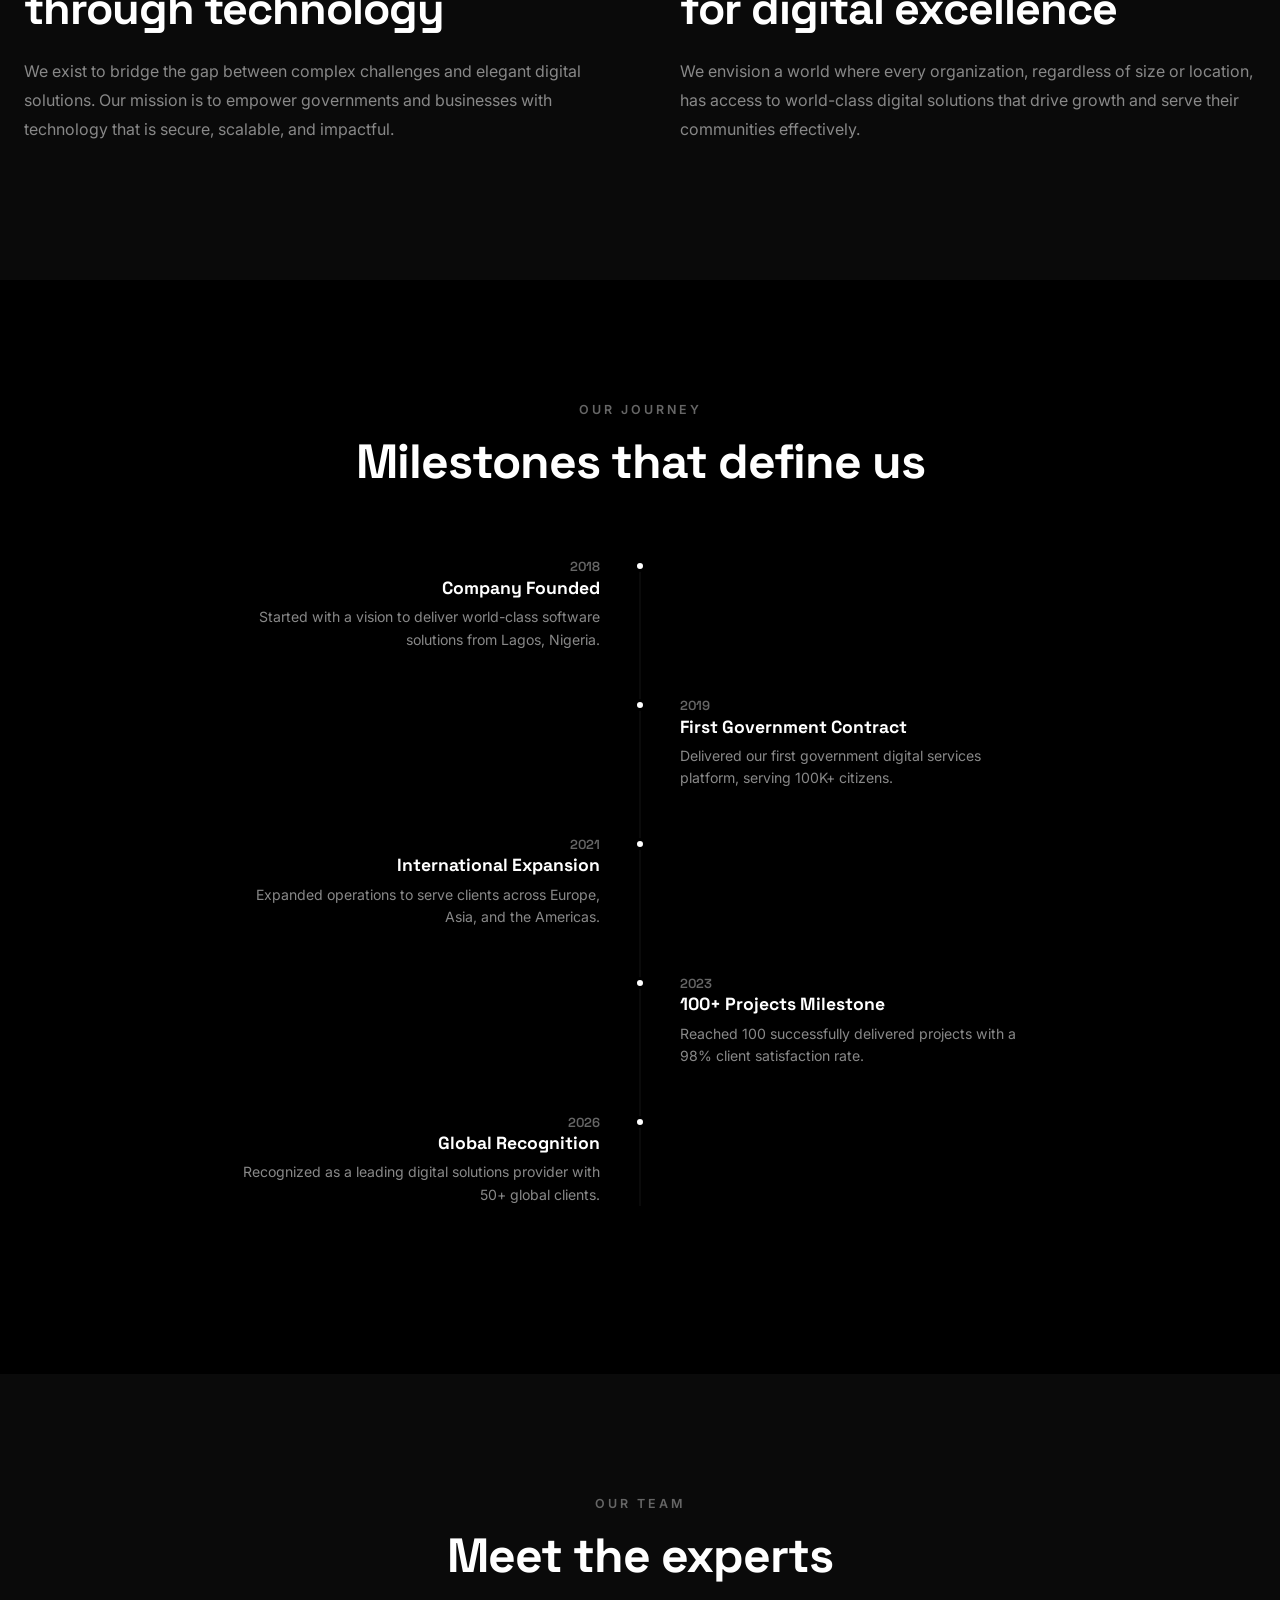
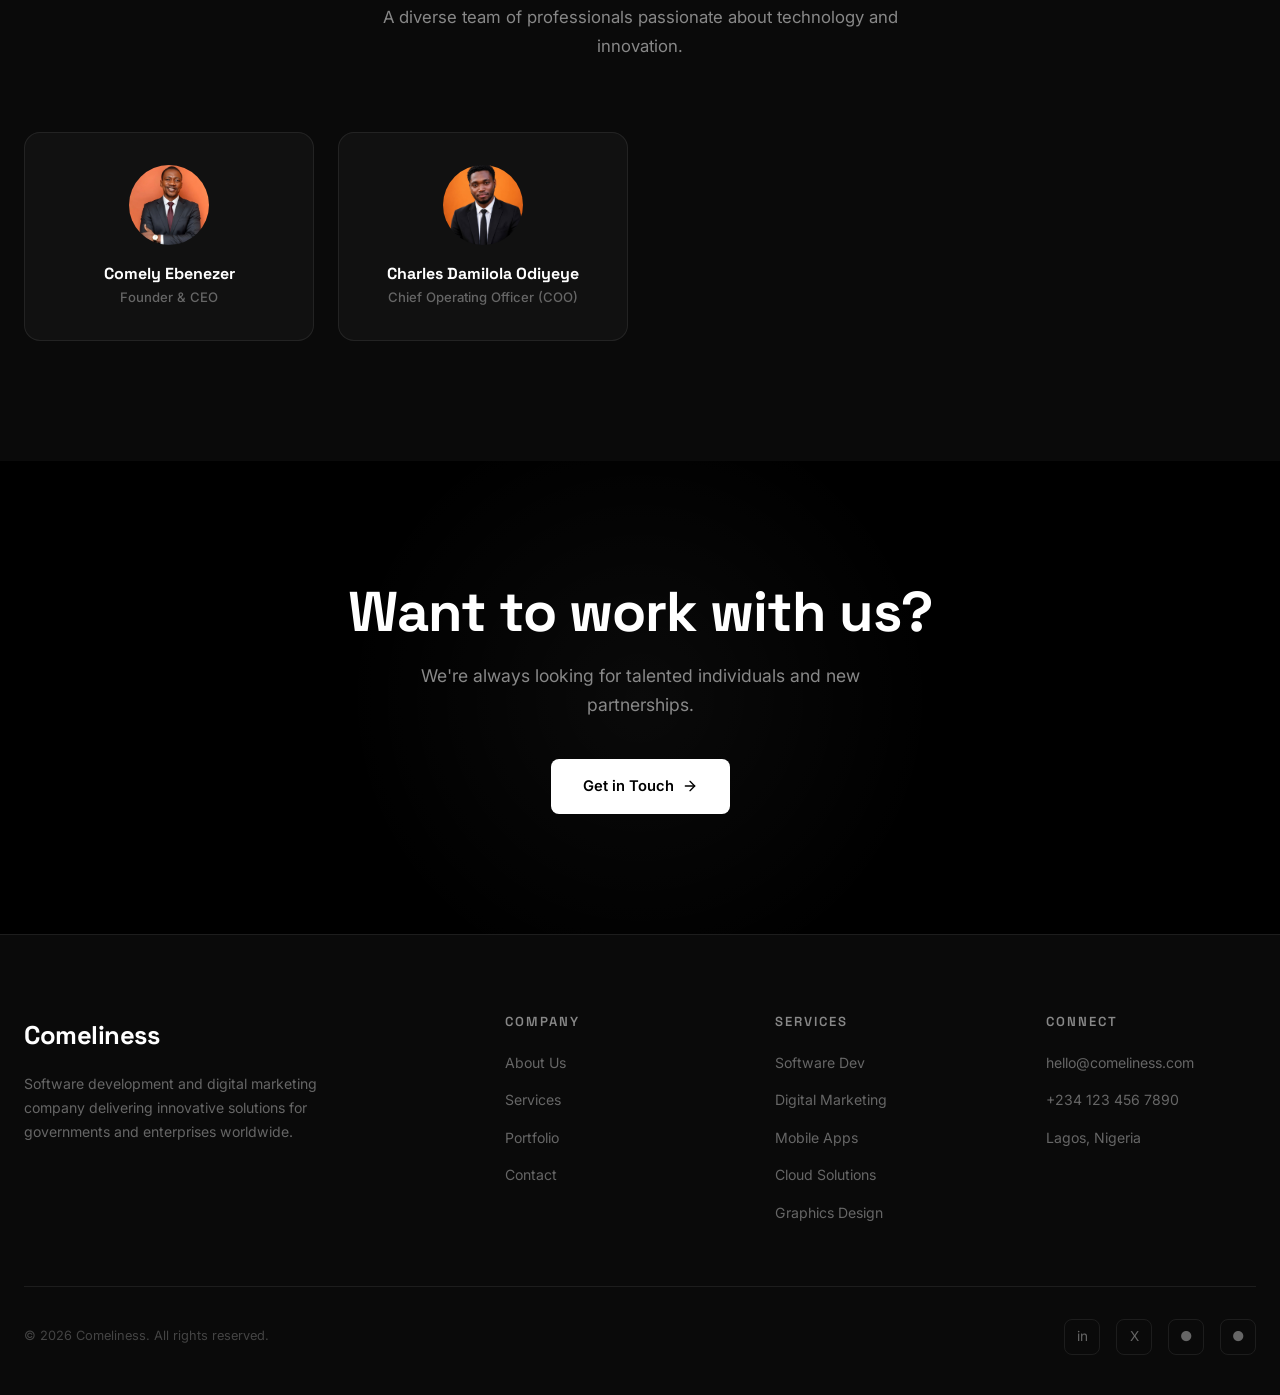
==== commit 7af16d38: "feat: add about us image" ====
--- a/pages/about.html
+++ b/pages/about.html
@@ -50,15 +50,7 @@
     <div class="container">
       <div class="about-grid">
         <div class="about-image fade-up">
-          <div class="about-image-placeholder" style="background: linear-gradient(135deg, #1a1a2e 0%, #16213e 50%, #0f3460 100%); display:flex; align-items:center; justify-content:center;">
-            <svg width="120" height="120" viewBox="0 0 24 24" fill="none" stroke="rgba(255,255,255,0.3)" stroke-width="0.5" stroke-linecap="round" stroke-linejoin="round">
-              <rect x="2" y="3" width="20" height="14" rx="2" ry="2"/>
-              <line x1="8" y1="21" x2="16" y2="21"/>
-              <line x1="12" y1="17" x2="12" y2="21"/>
-              <polyline points="7 8 10 11 7 14"/>
-              <line x1="13" y1="14" x2="17" y2="14"/>
-            </svg>
-          </div>
+          <img src="../images/about us.jpg" alt="About Comeliness" style="width:100%; height:100%; object-fit:cover; border-radius:20px;">
         </div>
         <div class="about-content">
           <span class="section-label fade-up">Our Story</span>
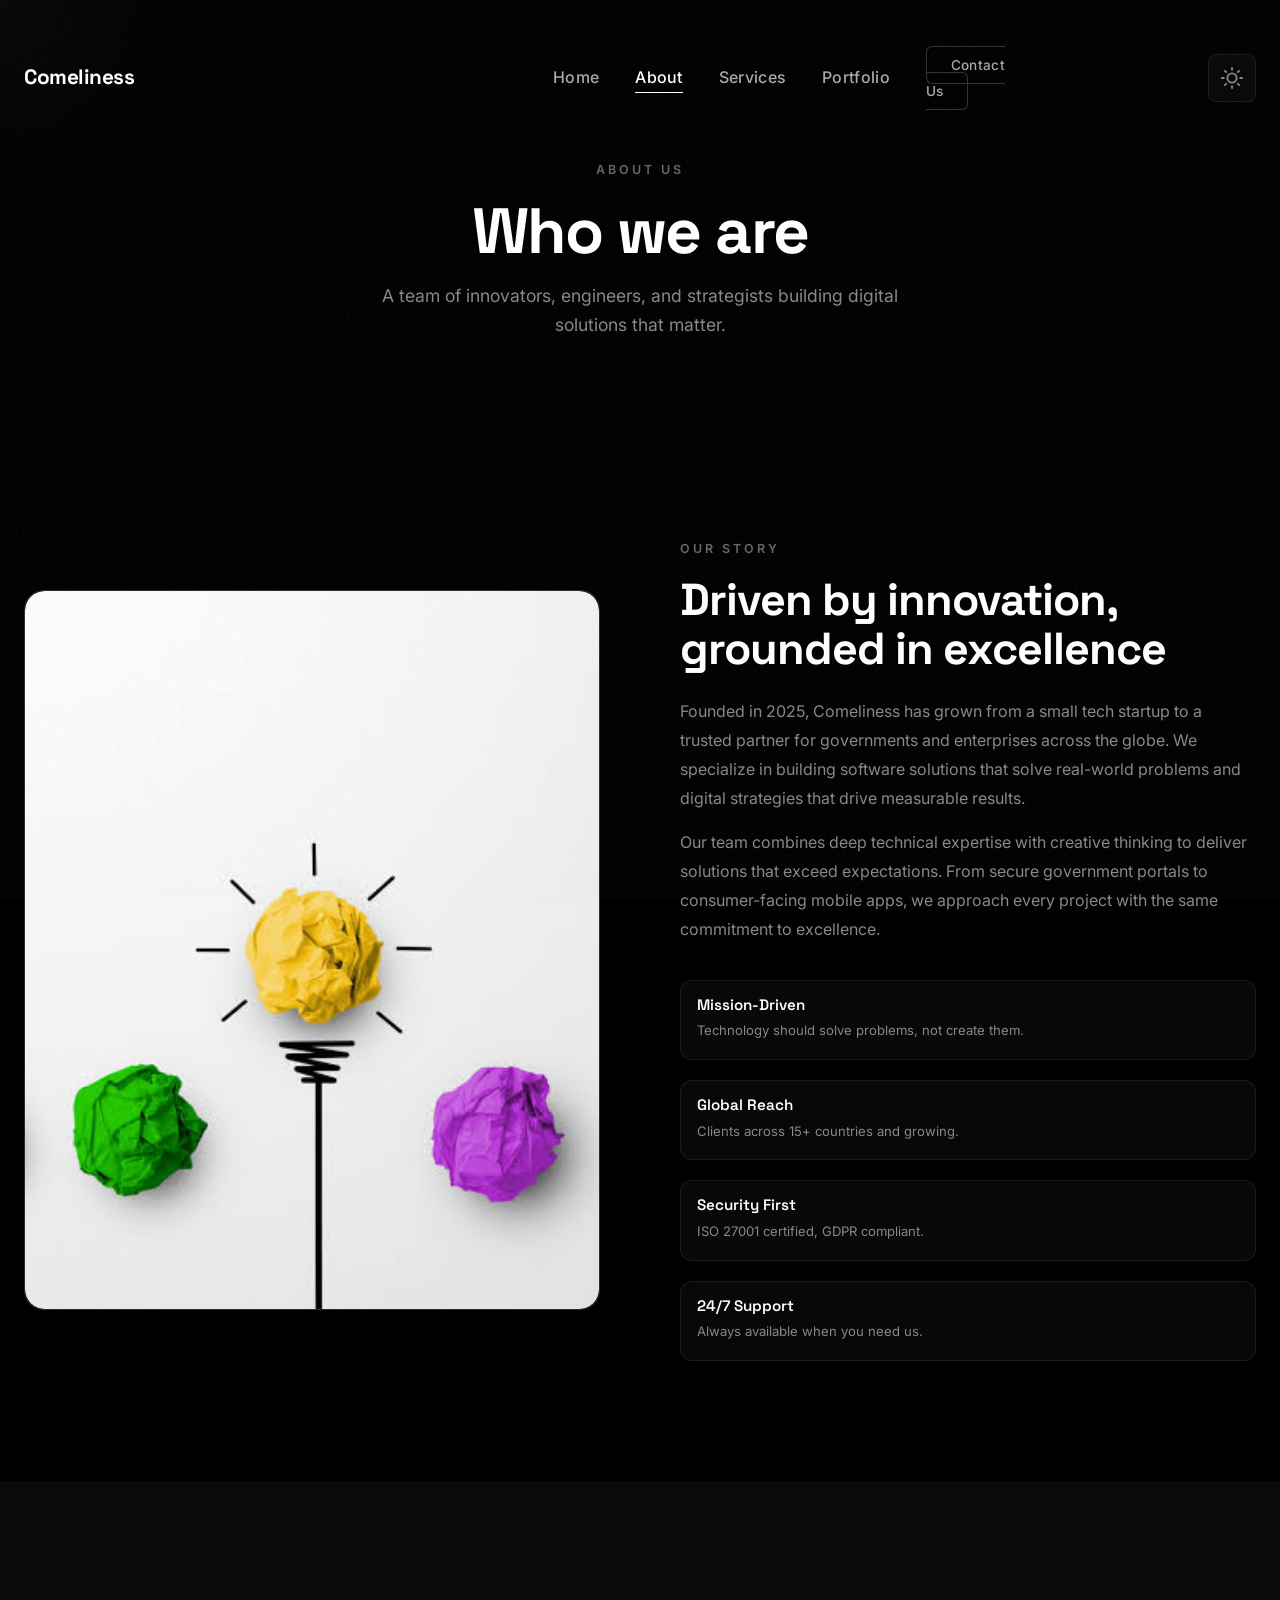
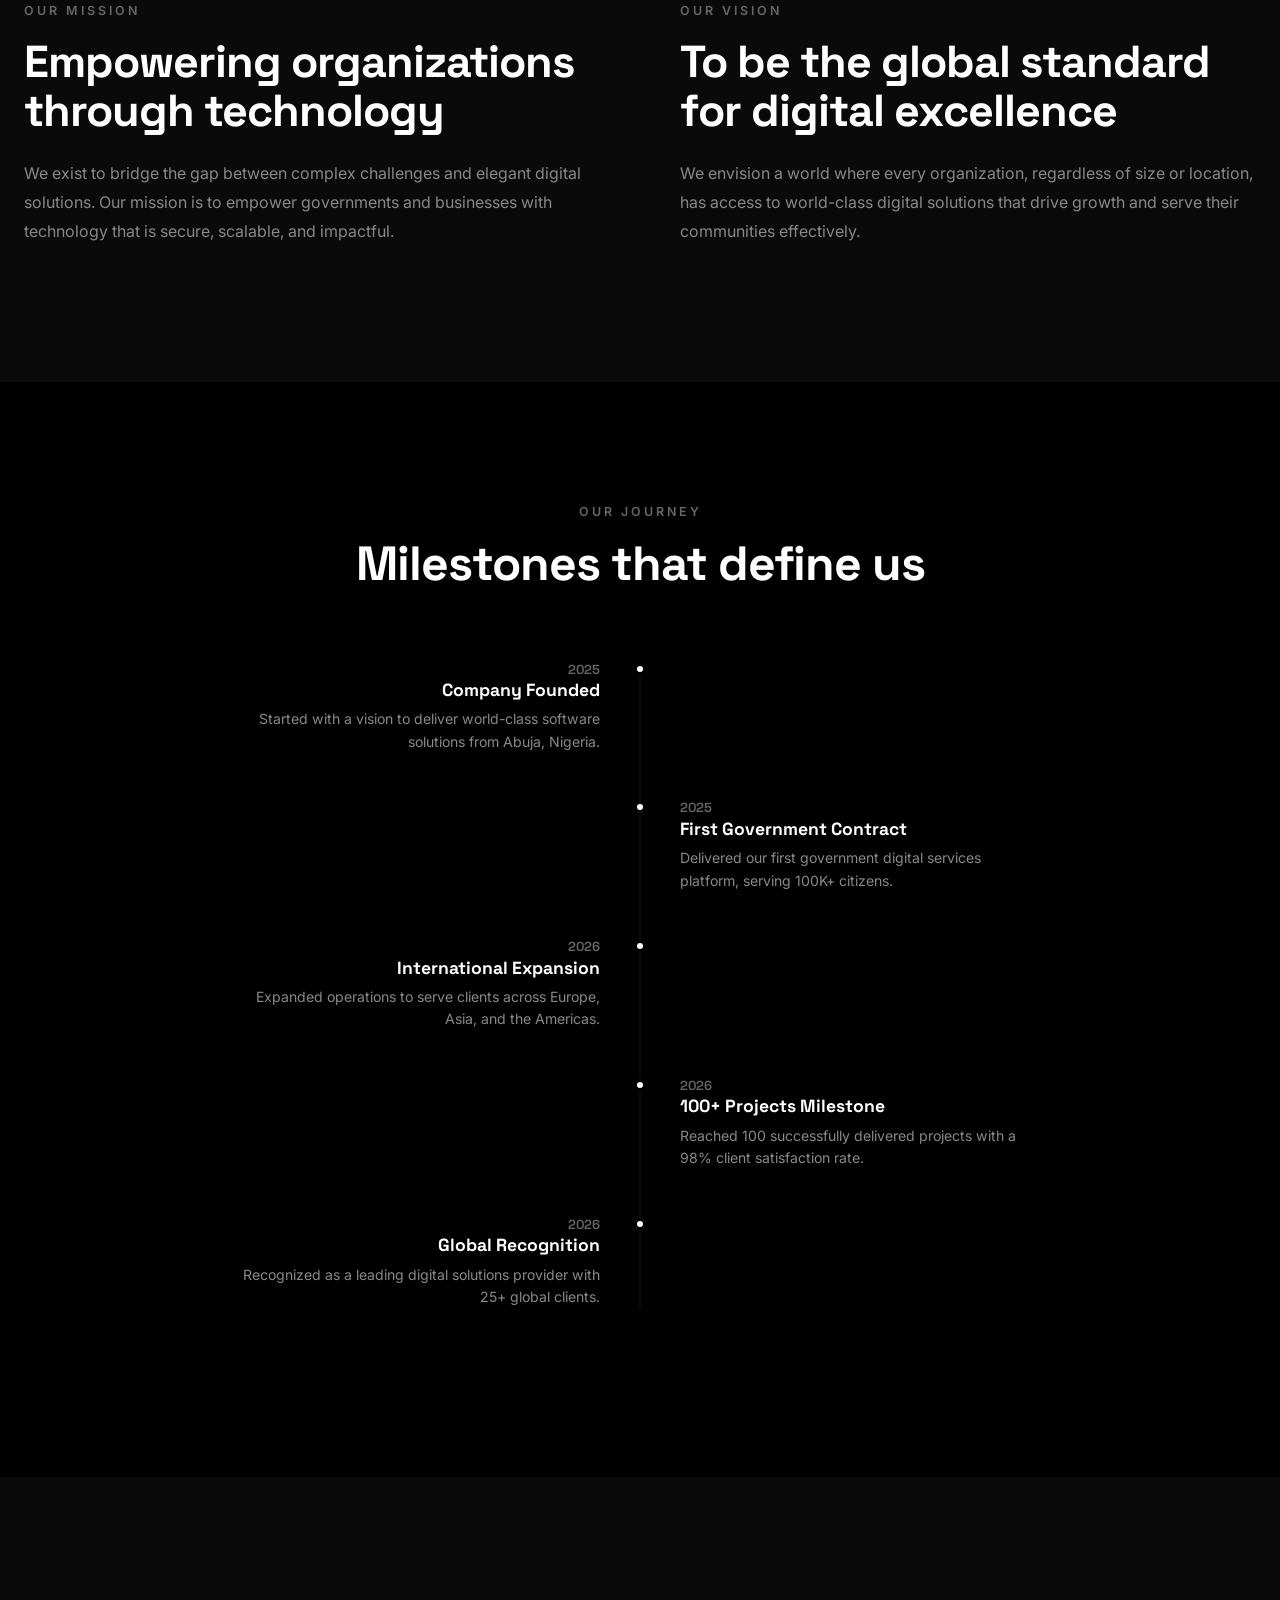
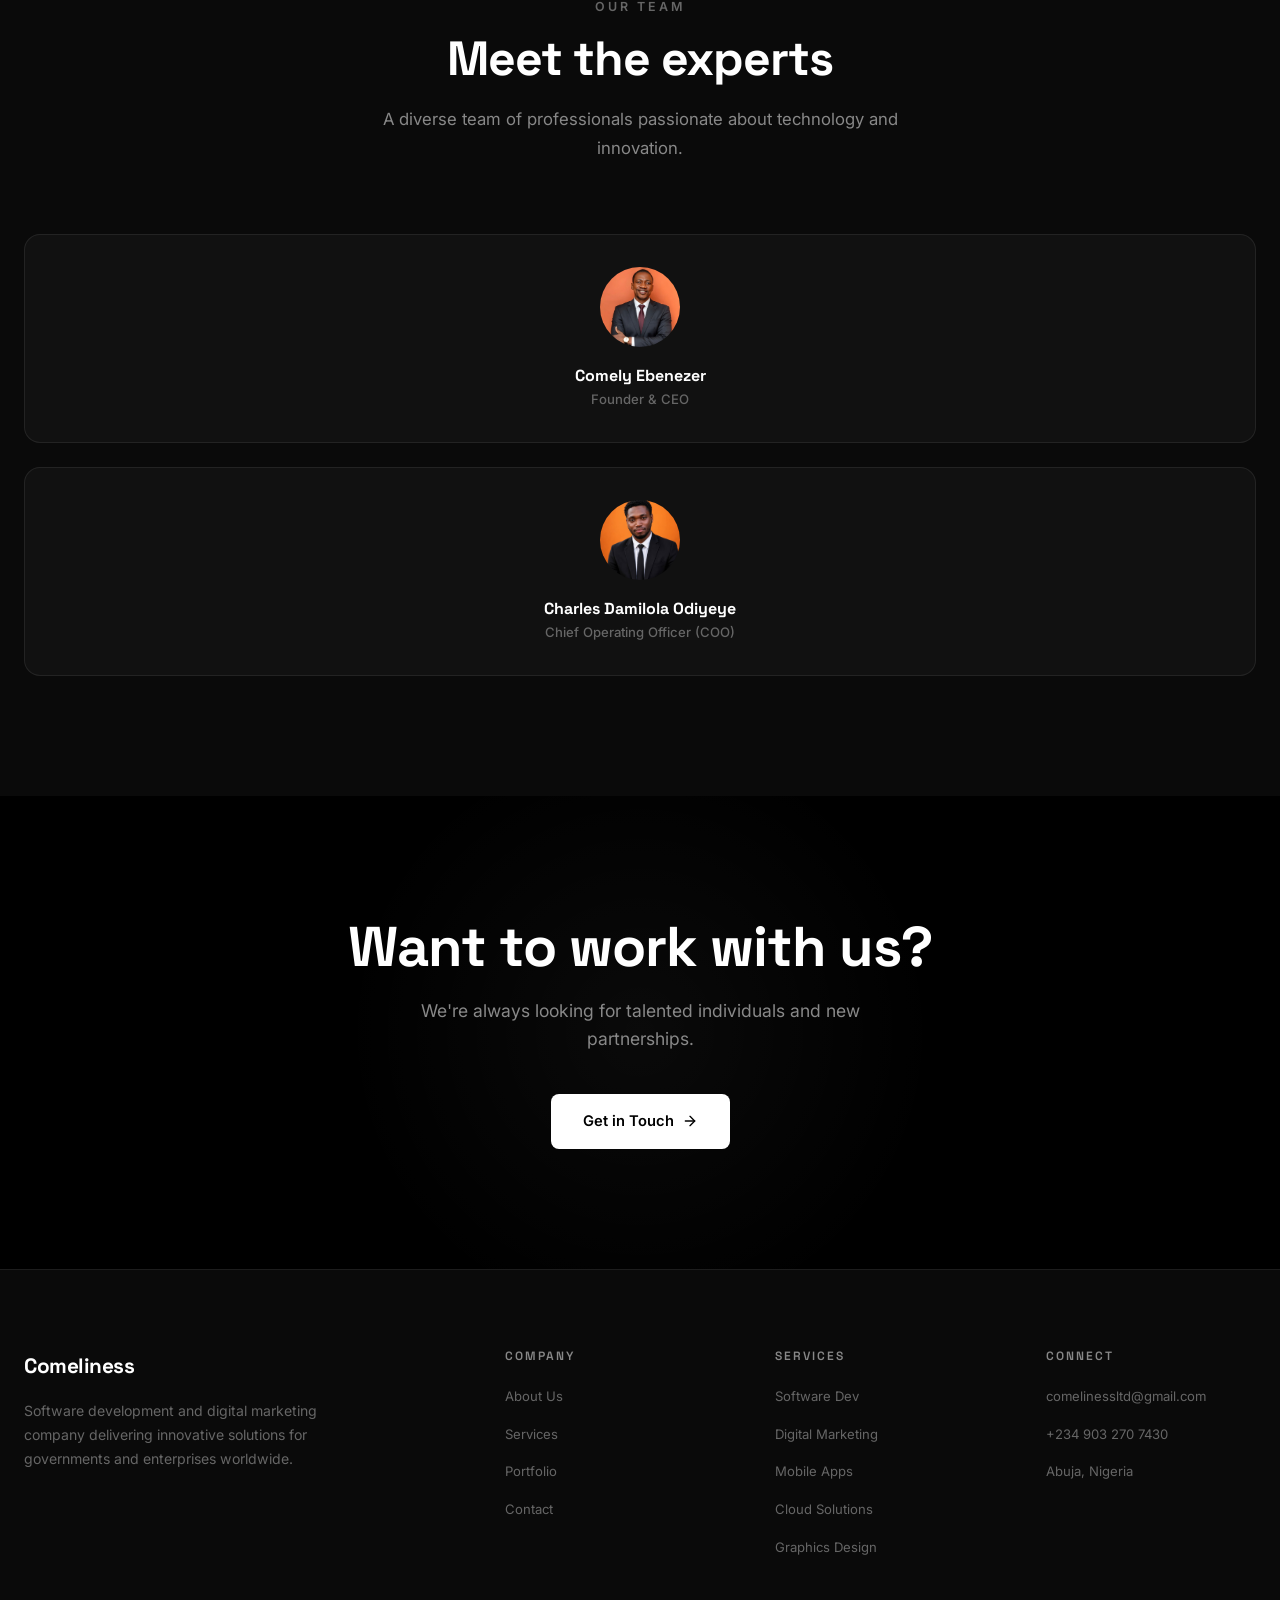
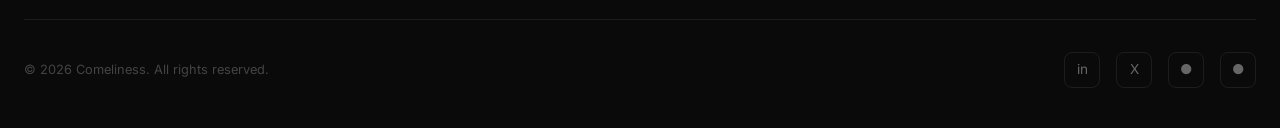
==== commit bdc0dcd0: "feat: hero images, client marquee, contact info & budget slider - Add real images to all 5 hero slid" ====
--- a/pages/about.html
+++ b/pages/about.html
@@ -55,7 +55,7 @@
         <div class="about-content">
           <span class="section-label fade-up">Our Story</span>
           <h2 class="fade-up fade-up-delay-1">Driven by innovation,<br>grounded in excellence</h2>
-          <p class="fade-up fade-up-delay-2">Founded in 2018, Comeliness has grown from a small tech startup to a trusted partner for governments and enterprises across the globe. We specialize in building software solutions that solve real-world problems and digital strategies that drive measurable results.</p>
+          <p class="fade-up fade-up-delay-2">Founded in 2025, Comeliness has grown from a small tech startup to a trusted partner for governments and enterprises across the globe. We specialize in building software solutions that solve real-world problems and digital strategies that drive measurable results.</p>
           <p class="fade-up fade-up-delay-3">Our team combines deep technical expertise with creative thinking to deliver solutions that exceed expectations. From secure government portals to consumer-facing mobile apps, we approach every project with the same commitment to excellence.</p>
           <div class="about-features fade-up fade-up-delay-4">
             <div class="about-feature">
@@ -109,15 +109,15 @@
         <div class="timeline-item fade-up">
           <div class="timeline-dot"></div>
           <div class="timeline-content">
-            <h4>2018</h4>
+            <h4>2025</h4>
             <h3>Company Founded</h3>
-            <p>Started with a vision to deliver world-class software solutions from Lagos, Nigeria.</p>
+            <p>Started with a vision to deliver world-class software solutions from Abuja, Nigeria.</p>
           </div>
         </div>
         <div class="timeline-item fade-up fade-up-delay-1">
           <div class="timeline-dot"></div>
           <div class="timeline-content">
-            <h4>2019</h4>
+            <h4>2025</h4>
             <h3>First Government Contract</h3>
             <p>Delivered our first government digital services platform, serving 100K+ citizens.</p>
           </div>
@@ -125,7 +125,7 @@
         <div class="timeline-item fade-up fade-up-delay-2">
           <div class="timeline-dot"></div>
           <div class="timeline-content">
-            <h4>2021</h4>
+            <h4>2026</h4>
             <h3>International Expansion</h3>
             <p>Expanded operations to serve clients across Europe, Asia, and the Americas.</p>
           </div>
@@ -133,7 +133,7 @@
         <div class="timeline-item fade-up fade-up-delay-3">
           <div class="timeline-dot"></div>
           <div class="timeline-content">
-            <h4>2023</h4>
+            <h4>2026</h4>
             <h3>100+ Projects Milestone</h3>
             <p>Reached 100 successfully delivered projects with a 98% client satisfaction rate.</p>
           </div>
@@ -143,7 +143,7 @@
           <div class="timeline-content">
             <h4>2026</h4>
             <h3>Global Recognition</h3>
-            <p>Recognized as a leading digital solutions provider with 50+ global clients.</p>
+            <p>Recognized as a leading digital solutions provider with 25+ global clients.</p>
           </div>
         </div>
       </div>
@@ -220,9 +220,9 @@
         <div class="footer-col">
           <h4>Connect</h4>
           <ul>
-            <li><a href="mailto:hello@comeliness.com">hello@comeliness.com</a></li>
-            <li><a href="tel:+2341234567890">+234 123 456 7890</a></li>
-            <li><a href="#">Lagos, Nigeria</a></li>
+            <li><a href="mailto:comelinessltd@gmail.com">comelinessltd@gmail.com</a></li>
+            <li><a href="tel:+2349032707430">+234 903 270 7430</a></li>
+            <li><a href="#">Abuja, Nigeria</a></li>
           </ul>
         </div>
       </div>
--- a/css/style.css
+++ b/css/style.css
@@ -434,7 +434,7 @@
 .hero-slide-pattern {
   position: absolute;
   inset: 0;
-  opacity: 0.1;
+  opacity: 0.04;
   background-image: 
     radial-gradient(circle at 20% 20%, rgba(255,255,255,0.1) 1px, transparent 1px),
     radial-gradient(circle at 80% 80%, rgba(255,255,255,0.1) 1px, transparent 1px);
@@ -447,7 +447,7 @@
   left: 0;
   right: 0;
   padding: 40px;
-  background: linear-gradient(to top, rgba(0,0,0,0.8) 0%, transparent 100%);
+  background: linear-gradient(to top, rgba(0,0,0,0.75) 0%, rgba(0,0,0,0.35) 45%, transparent 100%);
 }
 
 .hero-slide-tag {
@@ -1197,6 +1197,95 @@
   display: grid;
   grid-template-columns: 1fr 1fr;
   gap: 20px;
+}
+
+.budget-control {
+  display: flex;
+  flex-direction: column;
+  gap: 12px;
+}
+
+.budget-value {
+  display: flex;
+  align-items: center;
+  gap: 4px;
+  background: var(--grey-900);
+  border: 1px solid var(--glass-border);
+  border-radius: 8px;
+  padding: 0 16px;
+  color: var(--grey-300);
+  font-size: 0.92rem;
+  font-family: 'Inter', sans-serif;
+  transition: border-color 0.3s var(--transition);
+  width: fit-content;
+}
+
+.budget-value:focus-within {
+  border-color: var(--grey-500);
+}
+
+.budget-value input {
+  width: 130px;
+  padding: 14px 0;
+  background: transparent;
+  border: none;
+  color: var(--white);
+  font-size: 0.92rem;
+  font-family: 'Inter', sans-serif;
+  outline: none;
+  -moz-appearance: textfield;
+}
+
+.budget-value input::-webkit-outer-spin-button,
+.budget-value input::-webkit-inner-spin-button {
+  -webkit-appearance: none;
+  margin: 0;
+}
+
+.budget-control input[type="range"] {
+  -webkit-appearance: none;
+  appearance: none;
+  width: 100%;
+  height: 6px;
+  padding: 0;
+  background: var(--grey-900);
+  border: 1px solid var(--glass-border);
+  border-radius: 999px;
+  outline: none;
+  cursor: pointer;
+}
+
+.budget-control input[type="range"]::-webkit-slider-thumb {
+  -webkit-appearance: none;
+  appearance: none;
+  width: 18px;
+  height: 18px;
+  border-radius: 50%;
+  background: var(--white);
+  border: 3px solid var(--grey-500);
+  cursor: grab;
+  transition: transform 0.2s var(--transition);
+}
+
+.budget-control input[type="range"]::-webkit-slider-thumb:hover {
+  transform: scale(1.15);
+}
+
+.budget-control input[type="range"]::-moz-range-thumb {
+  width: 18px;
+  height: 18px;
+  border-radius: 50%;
+  background: var(--white);
+  border: 3px solid var(--grey-500);
+  cursor: grab;
+}
+
+.budget-labels {
+  display: flex;
+  justify-content: space-between;
+  font-size: 0.75rem;
+  color: var(--grey-400);
+  font-family: 'Inter', sans-serif;
 }
 
 .contact-form .btn-primary {
@@ -1506,6 +1595,7 @@
 .marquee-track {
   display: inline-flex;
   gap: 80px;
+  align-items: center;
   animation: marquee 25s linear infinite;
 }
 
@@ -1522,7 +1612,7 @@
   font-family: 'Space Grotesk', sans-serif;
   font-size: 1.4rem;
   font-weight: 700;
-  color: var(--grey-600);
+  color: #ffffff;
   letter-spacing: 3px;
   text-transform: uppercase;
   display: inline-flex;
@@ -1531,11 +1621,38 @@
   flex-shrink: 0;
 }
 
+[data-theme="light"] .marquee-item {
+  color: #000000;
+}
+
+.marquee-item img {
+  height: 32px;
+  width: auto;
+  max-width: 120px;
+  object-fit: contain;
+  filter: grayscale(1) brightness(1.1);
+  opacity: 0.65;
+  transition: filter 0.3s, opacity 0.3s;
+}
+
+.marquee-item img:hover {
+  filter: grayscale(0);
+  opacity: 1;
+}
+
+[data-theme="light"] .marquee-item img {
+  filter: grayscale(1) brightness(0.9);
+}
+
 .marquee-item .dot {
   width: 6px;
   height: 6px;
-  background: var(--grey-600);
+  background: #ffffff;
   border-radius: 50%;
+}
+
+[data-theme="light"] .marquee-item .dot {
+  background: #000000;
 }
 
 /* ==================== CURSOR GLOW ==================== */
@@ -2085,11 +2202,6 @@
     aspect-ratio: 16/12;
     max-height: 400px;
     width: 100%;
-    display: block;
-  }
-
-  .hero-slide {
-    display: block;
   }
 
   .hero-slide-content {
@@ -2371,7 +2483,7 @@
 
   .hero-slide {
     border-radius: 16px;
-    display: block;
+  }
   }
 
   .hero-slide-content {
